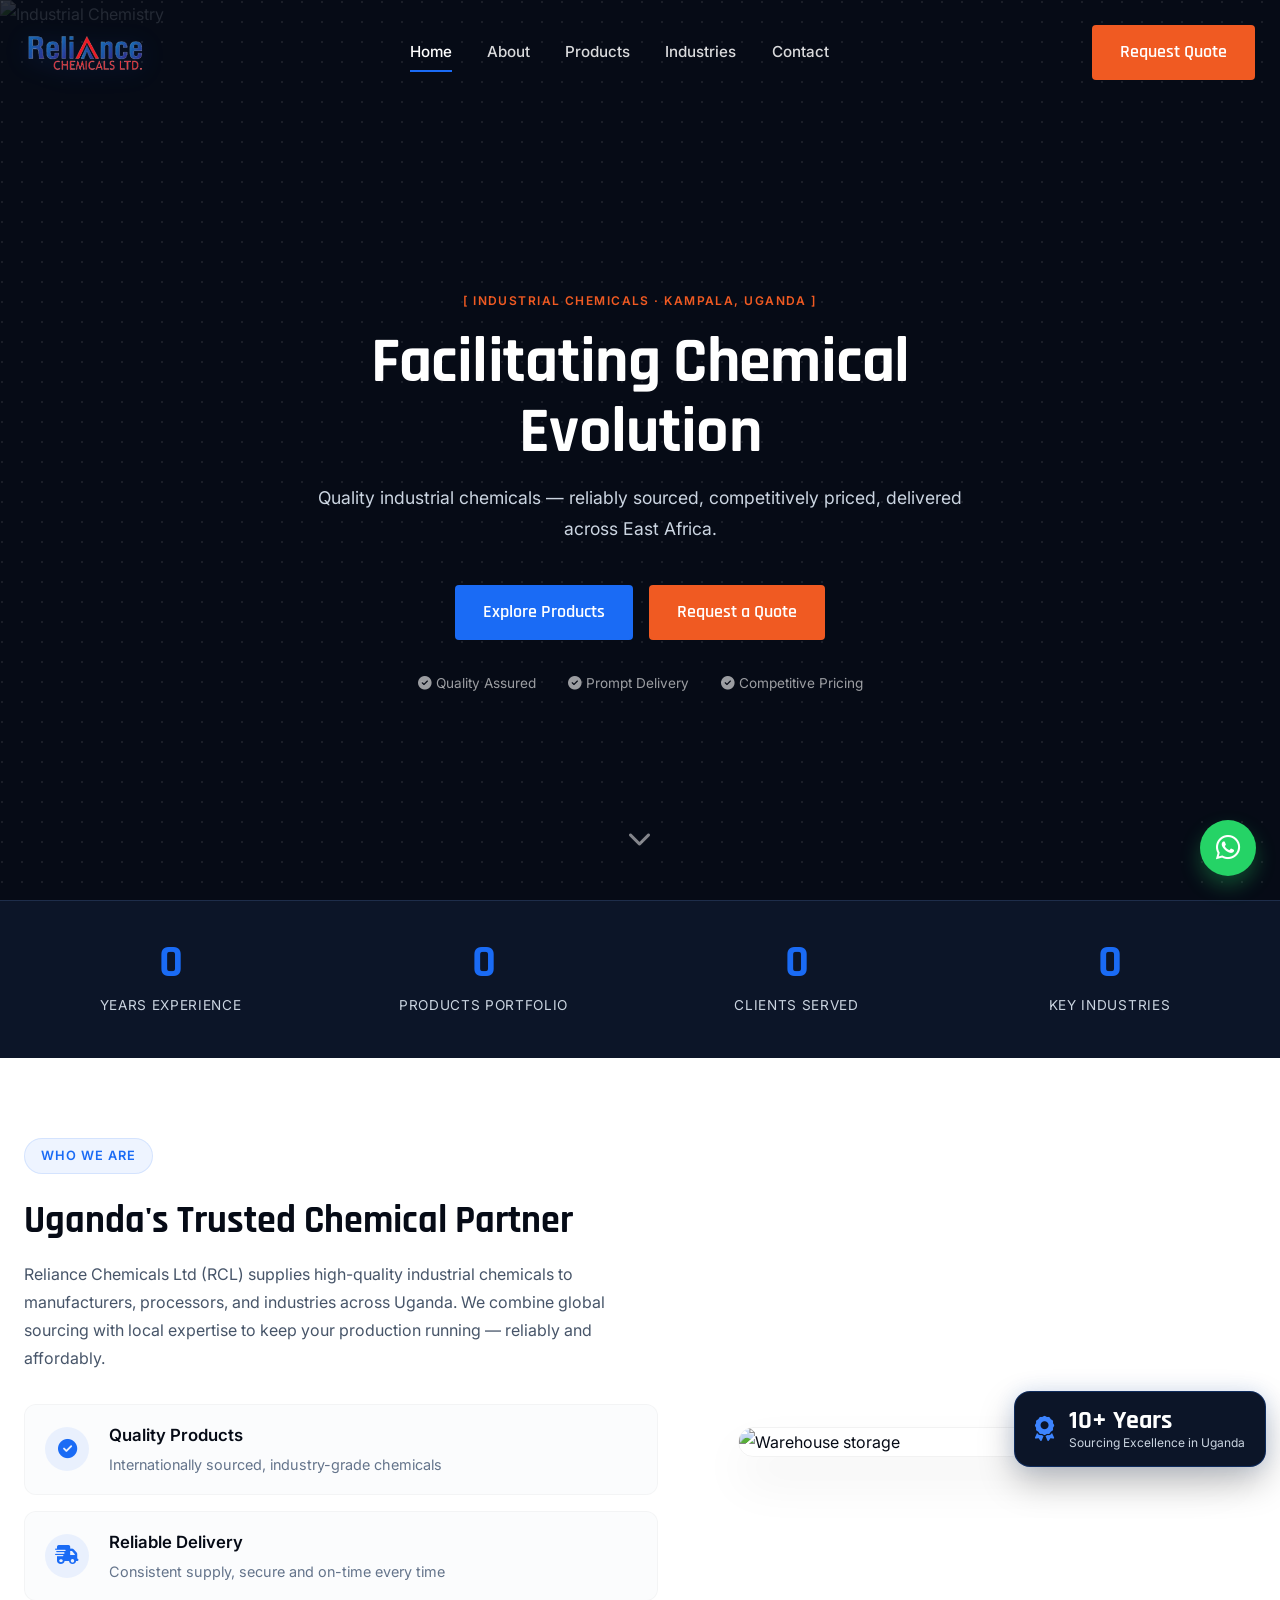
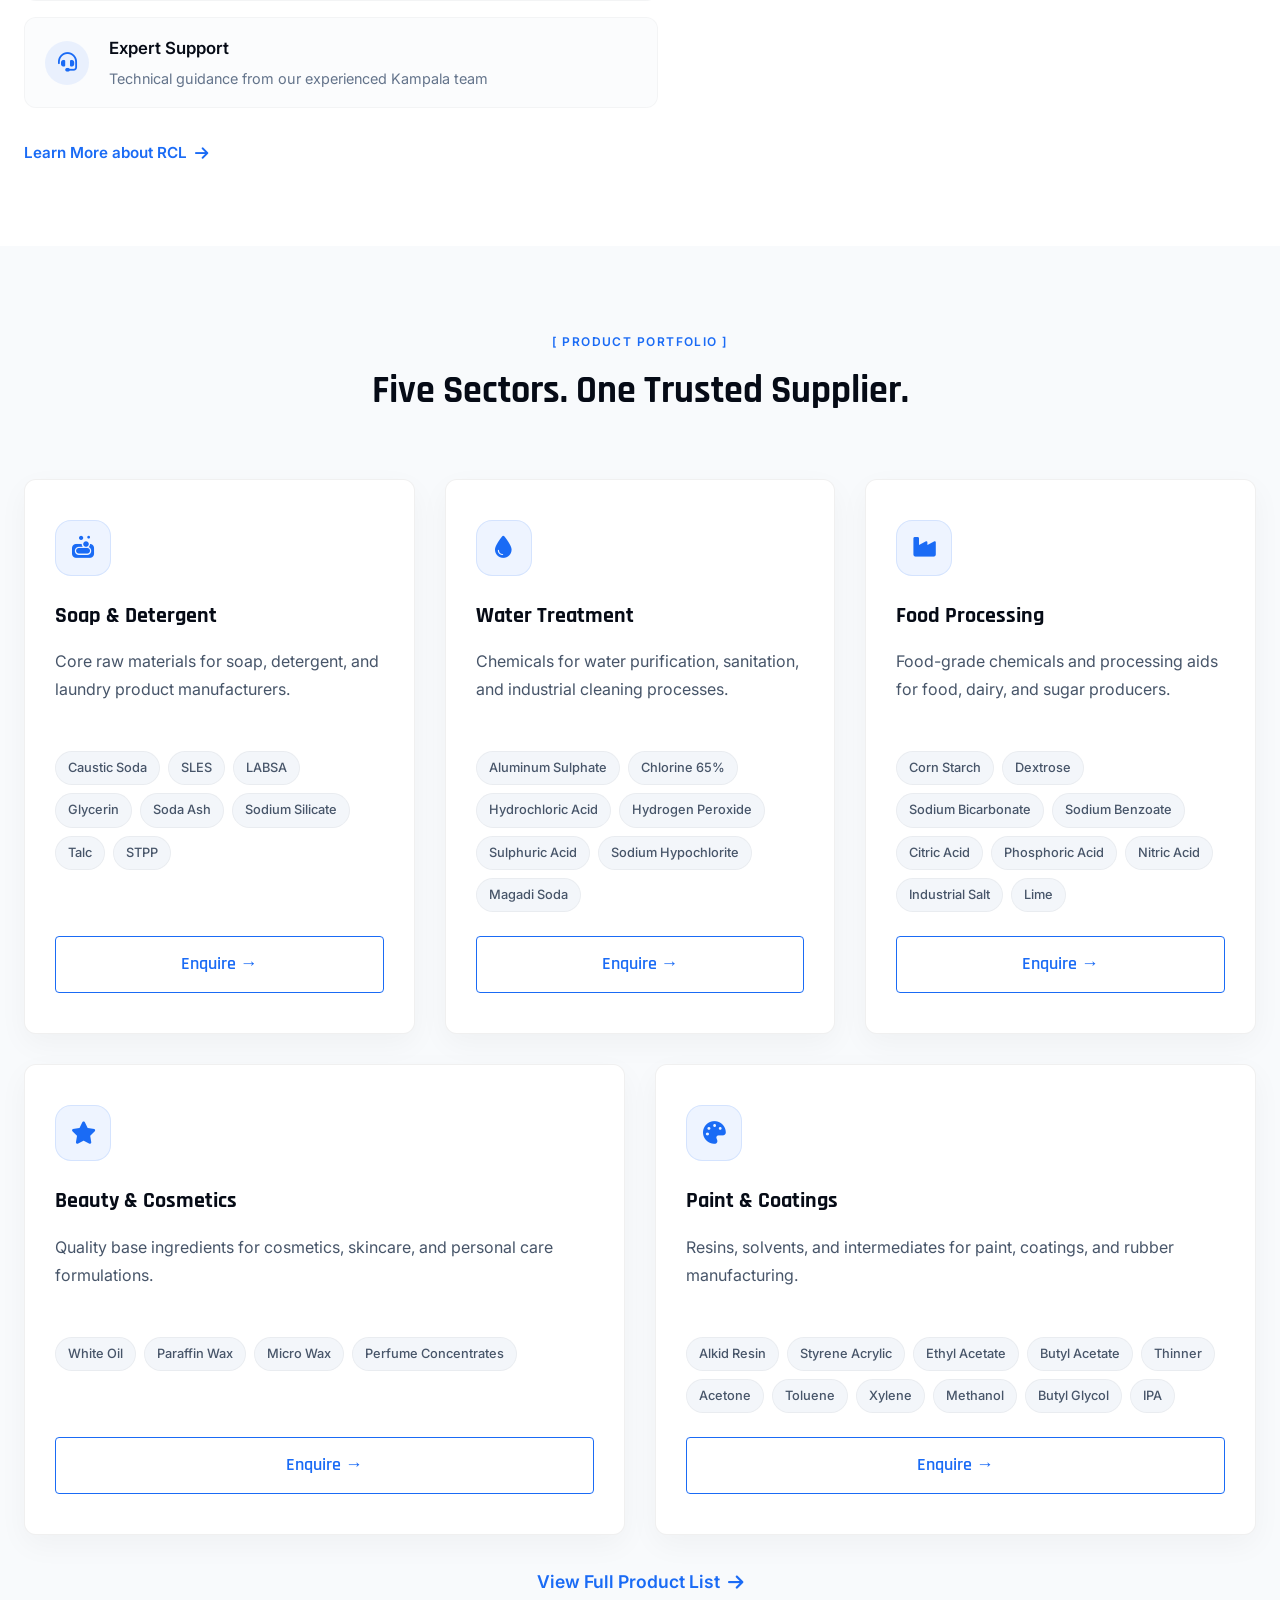
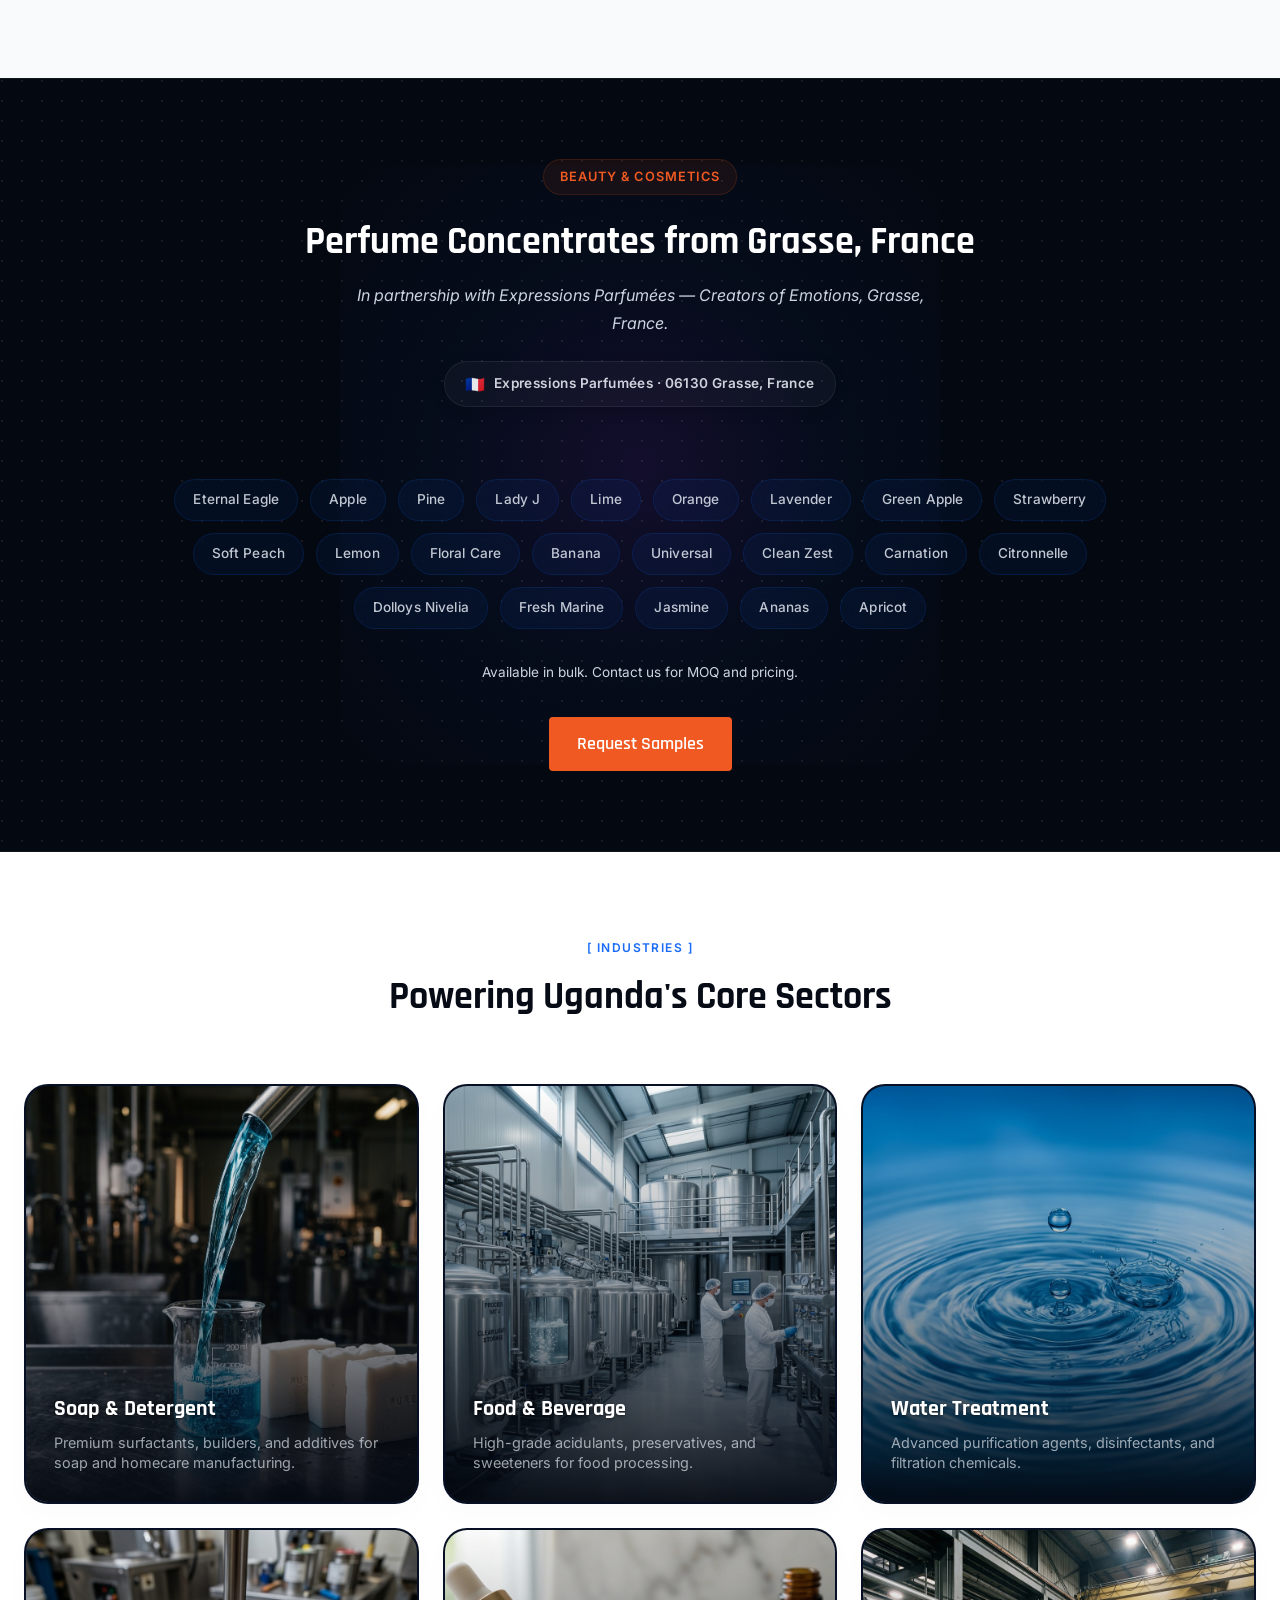
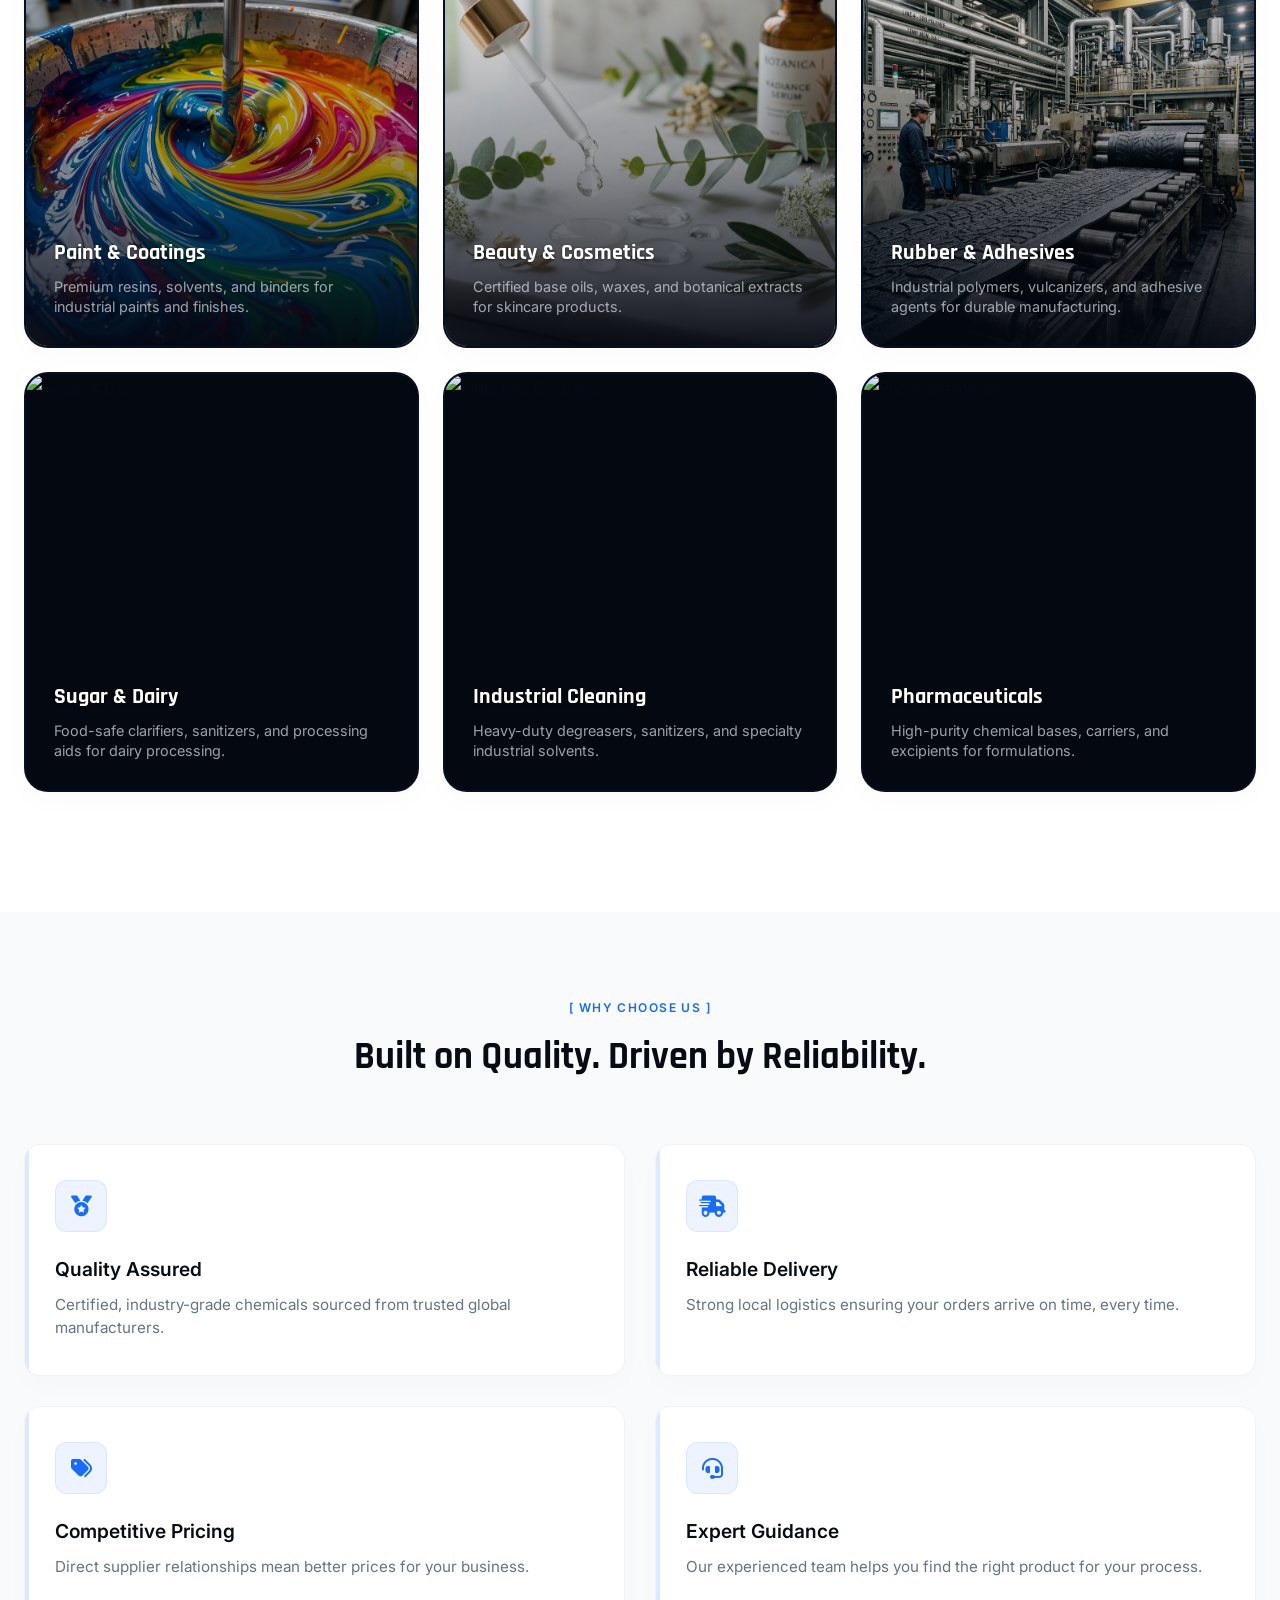
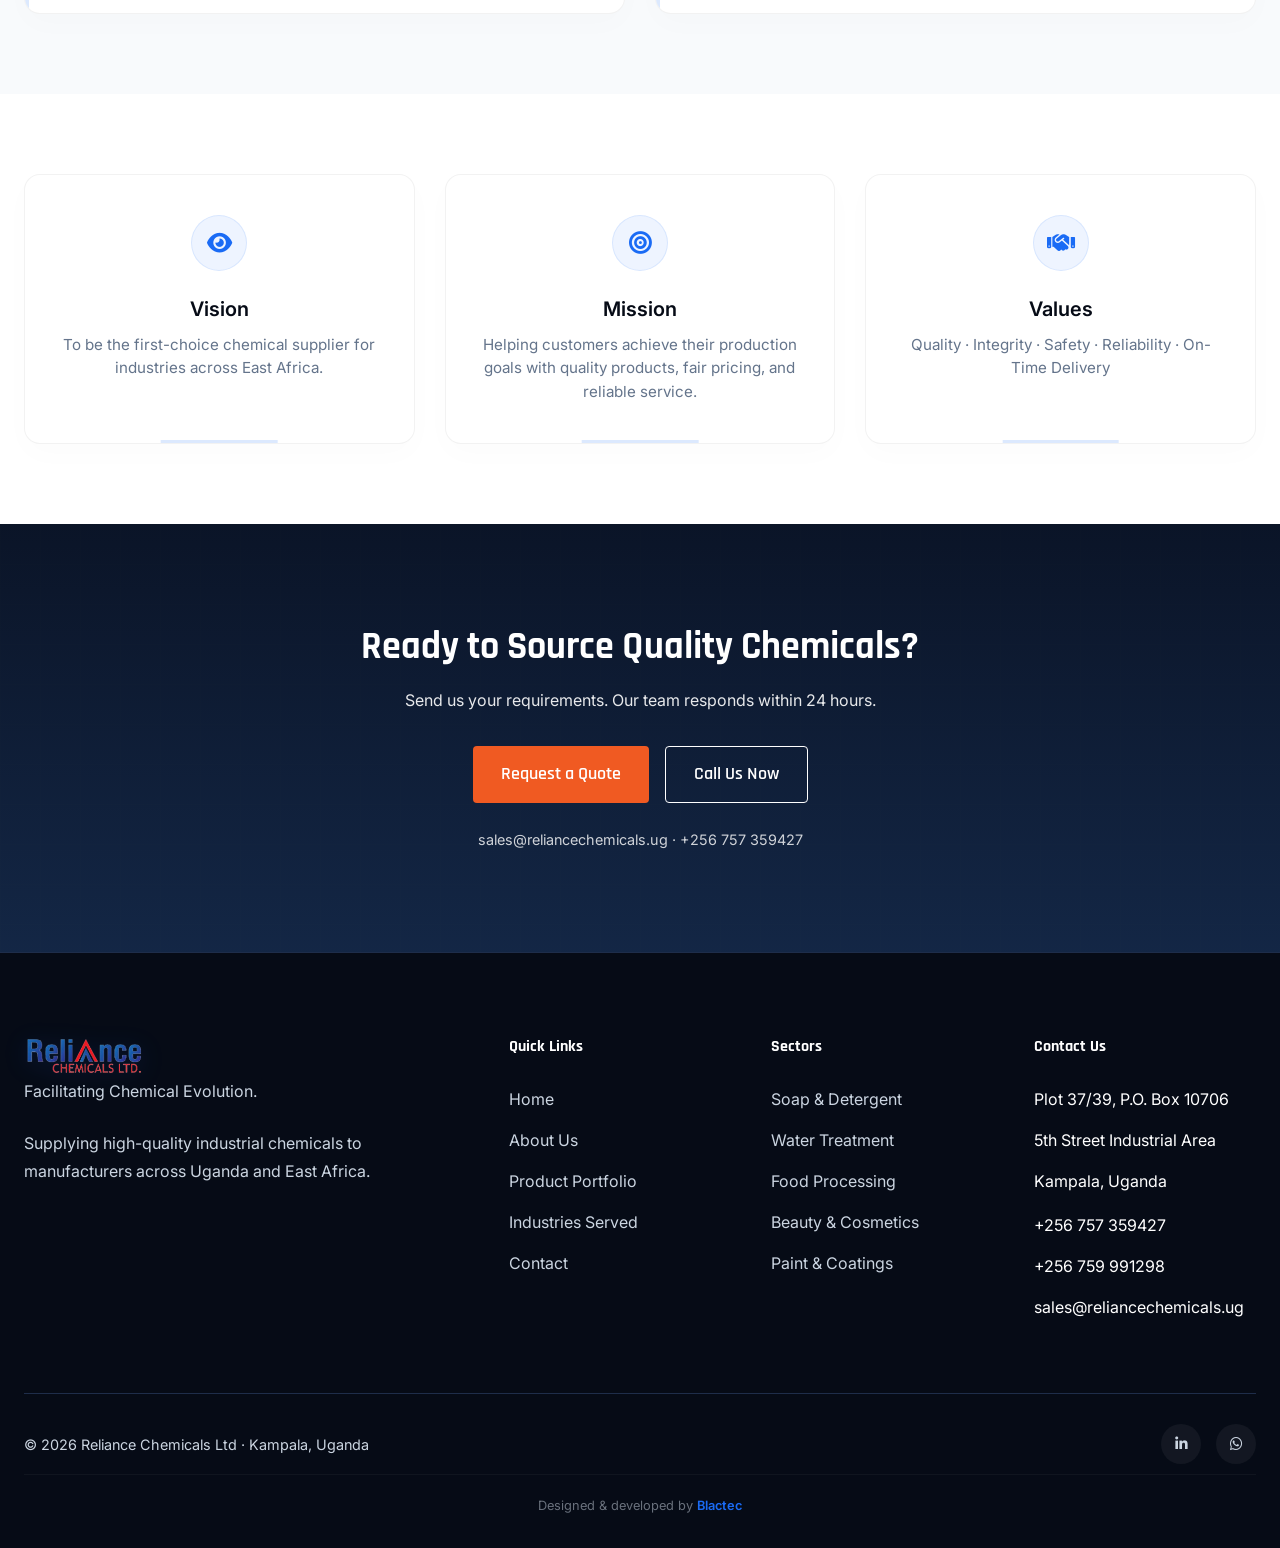
==== index.html @ 61daa81d "update site statistics and replace remote industry images with local assets" ====
<!DOCTYPE html>
<html lang="en">
<head>
  <meta charset="UTF-8">
  <meta name="viewport" content="width=device-width, initial-scale=1.0">
  <title>Reliance Chemicals Ltd | Industrial Chemical Supplier &mdash; Kampala, Uganda</title>
  <meta name="description" content="Reliance Chemicals Ltd supplies high-quality industrial chemicals to manufacturers across Uganda and East Africa. Quality assured, reliably delivered.">
  
  <!-- CSS -->
  <link rel="stylesheet" href="css/styles.css?v=2.0">
  
  <!-- FontAwesome -->
  <link rel="stylesheet" href="https://cdnjs.cloudflare.com/ajax/libs/font-awesome/6.4.0/css/all.min.css">
  
  <!-- AOS CSS -->
  <link href="https://cdnjs.cloudflare.com/ajax/libs/aos/2.3.4/aos.css" rel="stylesheet">
</head>
<body>

  <!-- Navigation -->
  <nav class="navbar">
    <div class="container">
      <a href="index.html" class="nav-logo"><img src="reliance_logo_transparent.png" alt="Reliance Chemicals Logo" class="logo-img"></a>
      
      <div class="nav-links">
        <a href="index.html" class="active">Home</a>
        <a href="about.html">About</a>
        <a href="products.html">Products</a>
        <a href="industries.html">Industries</a>
        <a href="contact.html">Contact</a>
      </div>

      <div class="nav-right">
        <a href="contact.html" class="btn btn-orange">Request Quote</a>
      </div>

      <button class="mobile-menu-btn"><i class="fa-solid fa-bars"></i></button>
    </div>
  </nav>

  <!-- Mobile Drawer -->
  <div class="mobile-drawer">
    <button class="mobile-drawer-close"><i class="fa-solid fa-times"></i></button>
    <div class="nav-links">
      <a href="index.html" class="active">Home</a>
      <a href="about.html">About</a>
      <a href="products.html">Products</a>
      <a href="industries.html">Industries</a>
      <a href="contact.html">Contact</a>
    </div>
  </div>

  <!-- Mobile Overlay Backdrop -->
  <div class="mobile-overlay"></div>

  <!-- Hero Section -->
  <section class="hero">
    <!-- Placeholder image for hero bg -->
    <img src="https://images.unsplash.com/photo-1581091226825-a6a2a5aee158?q=80&w=2000&auto=format&fit=crop" alt="Industrial Chemistry" class="hero-bg" loading="lazy">
    <div class="hero-overlay"></div>
    <div class="container hero-content" data-aos="fade-up">
      <span class="label label-orange">[ INDUSTRIAL CHEMICALS &middot; KAMPALA, UGANDA ]</span>
      <h1>Facilitating Chemical Evolution</h1>
      <p class="hero-subline">Quality industrial chemicals &mdash; reliably sourced, competitively priced, delivered across East Africa.</p>
      
      <div class="hero-buttons">
        <a href="products.html" class="btn btn-blue">Explore Products</a>
        <a href="contact.html" class="btn btn-orange">Request a Quote</a>
      </div>
      
      <div class="hero-trust">
        <span><i class="fa-solid fa-circle-check text-blue"></i> Quality Assured</span>
        <span><i class="fa-solid fa-circle-check text-blue"></i> Prompt Delivery</span>
        <span><i class="fa-solid fa-circle-check text-blue"></i> Competitive Pricing</span>
      </div>
    </div>
    <div class="scroll-indicator"><i class="fa-solid fa-chevron-down"></i></div>
  </section>

  <!-- Stats Bar -->
  <section class="stats-bar">
    <div class="container stats-grid">
      <div class="stat-item" data-aos="fade-up" data-aos-delay="0">
        <div class="stat-number" data-count="15">0</div>
        <div class="stat-label">YEARS EXPERIENCE</div>
      </div>
      <div class="stat-item" data-aos="fade-up" data-aos-delay="100">
        <div class="stat-number" data-count="500">0</div>
        <div class="stat-label">PRODUCTS PORTFOLIO</div>
      </div>
      <div class="stat-item" data-aos="fade-up" data-aos-delay="200">
        <div class="stat-number" data-count="1200">0</div>
        <div class="stat-label">CLIENTS SERVED</div>
      </div>
      <div class="stat-item" data-aos="fade-up" data-aos-delay="300">
        <div class="stat-number" data-count="9">0</div>
        <div class="stat-label">KEY INDUSTRIES</div>
      </div>
    </div>
  </section>

  <!-- About Strip -->
  <section class="section section-white">
    <div class="container about-strip">
      <div class="about-text" data-aos="fade-up">
        <span class="about-badge">Who We Are</span>
        <h2>Uganda's Trusted Chemical Partner</h2>
        <p style="margin-bottom: 2rem">Reliance Chemicals Ltd (RCL) supplies high-quality industrial chemicals to manufacturers, processors, and industries across Uganda. We combine global sourcing with local expertise to keep your production running &mdash; reliably and affordably.</p>
        
        <div class="about-feature-card">
          <div class="about-feature-icon"><i class="fa-solid fa-circle-check"></i></div>
          <div class="about-feature-text">
            <h4>Quality Products</h4>
            <p>Internationally sourced, industry-grade chemicals</p>
          </div>
        </div>
        
        <div class="about-feature-card">
          <div class="about-feature-icon"><i class="fa-solid fa-truck-fast"></i></div>
          <div class="about-feature-text">
            <h4>Reliable Delivery</h4>
            <p>Consistent supply, secure and on-time every time</p>
          </div>
        </div>
        
        <div class="about-feature-card">
          <div class="about-feature-icon"><i class="fa-solid fa-headset"></i></div>
          <div class="about-feature-text">
            <h4>Expert Support</h4>
            <p>Technical guidance from our experienced Kampala team</p>
          </div>
        </div>
        
        <a href="about.html" class="about-learn-more">Learn More about RCL <i class="fa-solid fa-arrow-right"></i></a>
      </div>
      <div class="about-image-container" data-aos="fade-left">
        <img src="https://images.unsplash.com/photo-1586528116311-ad8dd3c8310d?q=80&w=1200&auto=format&fit=crop" alt="Warehouse storage" loading="lazy">
        <div class="about-stats-badge">
          <i class="fa-solid fa-award"></i>
          <div>
            <div class="about-stats-val">10+ Years</div>
            <div class="about-stats-lbl">Sourcing Excellence in Uganda</div>
          </div>
        </div>
      </div>
    </div>
  </section>

  <!-- Products Section -->
  <section class="section section-light">
    <div class="container">
      <div class="text-center mb-4" data-aos="fade-up">
        <span class="label label-blue">[ PRODUCT PORTFOLIO ]</span>
        <h2>Five Sectors. One Trusted Supplier.</h2>
      </div>

      <div class="products-grid">
        <!-- Card 1 -->
        <div class="card" data-aos="fade-up" data-aos-delay="0">
          <div class="sector-icon-wrapper">
            <i class="fa-solid fa-soap"></i>
          </div>
          <h3>Soap & Detergent</h3>
          <p>Core raw materials for soap, detergent, and laundry product manufacturers.</p>
          <div class="sector-tags">
            <span class="sector-tag">Caustic Soda</span>
            <span class="sector-tag">SLES</span>
            <span class="sector-tag">LABSA</span>
            <span class="sector-tag">Glycerin</span>
            <span class="sector-tag">Soda Ash</span>
            <span class="sector-tag">Sodium Silicate</span>
            <span class="sector-tag">Talc</span>
            <span class="sector-tag">STPP</span>
          </div>
          <a href="contact.html" class="btn btn-ghost-blue sector-btn" style="width: 100%; margin-top: auto">Enquire &rarr;</a>
        </div>

        <!-- Card 2 -->
        <div class="card" data-aos="fade-up" data-aos-delay="100">
          <div class="sector-icon-wrapper">
            <i class="fa-solid fa-droplet"></i>
          </div>
          <h3>Water Treatment</h3>
          <p>Chemicals for water purification, sanitation, and industrial cleaning processes.</p>
          <div class="sector-tags">
            <span class="sector-tag">Aluminum Sulphate</span>
            <span class="sector-tag">Chlorine 65%</span>
            <span class="sector-tag">Hydrochloric Acid</span>
            <span class="sector-tag">Hydrogen Peroxide</span>
            <span class="sector-tag">Sulphuric Acid</span>
            <span class="sector-tag">Sodium Hypochlorite</span>
            <span class="sector-tag">Magadi Soda</span>
          </div>
          <a href="contact.html" class="btn btn-ghost-blue sector-btn" style="width: 100%; margin-top: auto">Enquire &rarr;</a>
        </div>

        <!-- Card 3 -->
        <div class="card" data-aos="fade-up" data-aos-delay="200">
          <div class="sector-icon-wrapper">
            <i class="fa-solid fa-industry"></i>
          </div>
          <h3>Food Processing</h3>
          <p>Food-grade chemicals and processing aids for food, dairy, and sugar producers.</p>
          <div class="sector-tags">
            <span class="sector-tag">Corn Starch</span>
            <span class="sector-tag">Dextrose</span>
            <span class="sector-tag">Sodium Bicarbonate</span>
            <span class="sector-tag">Sodium Benzoate</span>
            <span class="sector-tag">Citric Acid</span>
            <span class="sector-tag">Phosphoric Acid</span>
            <span class="sector-tag">Nitric Acid</span>
            <span class="sector-tag">Industrial Salt</span>
            <span class="sector-tag">Lime</span>
          </div>
          <a href="contact.html" class="btn btn-ghost-blue sector-btn" style="width: 100%; margin-top: auto">Enquire &rarr;</a>
        </div>

        <!-- Card 4 -->
        <div class="card" data-aos="fade-up" data-aos-delay="0">
          <div class="sector-icon-wrapper">
            <i class="fa-solid fa-star"></i>
          </div>
          <h3>Beauty & Cosmetics</h3>
          <p>Quality base ingredients for cosmetics, skincare, and personal care formulations.</p>
          <div class="sector-tags">
            <span class="sector-tag">White Oil</span>
            <span class="sector-tag">Paraffin Wax</span>
            <span class="sector-tag">Micro Wax</span>
            <span class="sector-tag">Perfume Concentrates</span>
          </div>
          <a href="contact.html" class="btn btn-ghost-blue sector-btn" style="width: 100%; margin-top: auto">Enquire &rarr;</a>
        </div>

        <!-- Card 5 -->
        <div class="card" data-aos="fade-up" data-aos-delay="100">
          <div class="sector-icon-wrapper">
            <i class="fa-solid fa-palette"></i>
          </div>
          <h3>Paint & Coatings</h3>
          <p>Resins, solvents, and intermediates for paint, coatings, and rubber manufacturing.</p>
          <div class="sector-tags">
            <span class="sector-tag">Alkid Resin</span>
            <span class="sector-tag">Styrene Acrylic</span>
            <span class="sector-tag">Ethyl Acetate</span>
            <span class="sector-tag">Butyl Acetate</span>
            <span class="sector-tag">Thinner</span>
            <span class="sector-tag">Acetone</span>
            <span class="sector-tag">Toluene</span>
            <span class="sector-tag">Xylene</span>
            <span class="sector-tag">Methanol</span>
            <span class="sector-tag">Butyl Glycol</span>
            <span class="sector-tag">IPA</span>
          </div>
          <a href="contact.html" class="btn btn-ghost-blue sector-btn" style="width: 100%; margin-top: auto">Enquire &rarr;</a>
        </div>
      </div>
      
      <div class="text-center mt-2" data-aos="fade-up">
        <a href="products.html" class="link-blue" style="font-size: 1.1rem">View Full Product List <i class="fa-solid fa-arrow-right"></i></a>
      </div>
    </div>
  </section>

  <!-- Fragrances Section -->
  <section class="section section-dark perfume-section" style="position: relative; overflow: hidden">
    <!-- Radian luxury purple glow background -->
    <div class="perfume-glow-bg"></div>
    <div class="hero-overlay"></div>
    <div class="container text-center" style="position: relative; z-index: 2;" data-aos="fade-up">
      <span class="perfume-badge">Beauty &amp; Cosmetics</span>
      <h2>Perfume Concentrates from Grasse, France</h2>
      <p style="font-style: italic; max-width: 600px; margin: 0 auto 1.5rem; color: #CBD5E1">In partnership with Expressions Parfum&eacute;es &mdash; Creators of Emotions, Grasse, France.</p>
      
      <div class="french-perfume-badge">
        Expressions Parfum&eacute;es &middot; 06130 Grasse, France
      </div>

      <div class="fragrance-chips">
        <span class="fragrance-chip">Eternal Eagle</span>
        <span class="fragrance-chip">Apple</span>
        <span class="fragrance-chip">Pine</span>
        <span class="fragrance-chip">Lady J</span>
        <span class="fragrance-chip">Lime</span>
        <span class="fragrance-chip">Orange</span>
        <span class="fragrance-chip">Lavender</span>
        <span class="fragrance-chip">Green Apple</span>
        <span class="fragrance-chip">Strawberry</span>
        <span class="fragrance-chip">Soft Peach</span>
        <span class="fragrance-chip">Lemon</span>
        <span class="fragrance-chip">Floral Care</span>
        <span class="fragrance-chip">Banana</span>
        <span class="fragrance-chip">Universal</span>
        <span class="fragrance-chip">Clean Zest</span>
        <span class="fragrance-chip">Carnation</span>
        <span class="fragrance-chip">Citronnelle</span>
        <span class="fragrance-chip">Dolloys Nivelia</span>
        <span class="fragrance-chip">Fresh Marine</span>
        <span class="fragrance-chip">Jasmine</span>
        <span class="fragrance-chip">Ananas</span>
        <span class="fragrance-chip">Apricot</span>
      </div>
      
      <p style="font-size: 0.85rem; color: var(--grey-text-light); margin-bottom: 2rem">Available in bulk. Contact us for MOQ and pricing.</p>
      <a href="contact.html" class="btn btn-orange">Request Samples</a>
    </div>
  </section>

  <!-- Industries Grid -->
  <section class="section section-white">
    <div class="container text-center mb-4" data-aos="fade-up">
      <span class="label label-blue">[ INDUSTRIES ]</span>
      <h2>Powering Uganda's Core Sectors</h2>
    </div>
    <div class="container">
      <div class="new-industries-grid">
        <!-- 9 premium cards matching the reference design -->
        <a href="industries.html" class="new-industry-card" data-aos="fade-up" data-aos-delay="0">
          <div class="new-industry-card-img-wrapper">
            <img src="images/soap_detergent.png" alt="Soap & Detergent" loading="lazy">
          </div>
          <div class="new-industry-overlay">
            <div class="new-industry-content">
              <h3>Soap & Detergent</h3>
              <p>Premium surfactants, builders, and additives for soap and homecare manufacturing.</p>
            </div>
          </div>
        </a>
        
        <a href="industries.html" class="new-industry-card" data-aos="fade-up" data-aos-delay="100">
          <div class="new-industry-card-img-wrapper">
            <img src="images/food_beverage.png" alt="Food & Beverage" loading="lazy">
          </div>
          <div class="new-industry-overlay">
            <div class="new-industry-content">
              <h3>Food & Beverage</h3>
              <p>High-grade acidulants, preservatives, and sweeteners for food processing.</p>
            </div>
          </div>
        </a>
        
        <a href="industries.html" class="new-industry-card" data-aos="fade-up" data-aos-delay="200">
          <div class="new-industry-card-img-wrapper">
            <img src="images/water_treatment.png" alt="Water Treatment" loading="lazy">
          </div>
          <div class="new-industry-overlay">
            <div class="new-industry-content">
              <h3>Water Treatment</h3>
              <p>Advanced purification agents, disinfectants, and filtration chemicals.</p>
            </div>
          </div>
        </a>
        
        <a href="industries.html" class="new-industry-card" data-aos="fade-up" data-aos-delay="0">
          <div class="new-industry-card-img-wrapper">
            <img src="images/paint_coatings.png" alt="Paint & Coatings" loading="lazy">
          </div>
          <div class="new-industry-overlay">
            <div class="new-industry-content">
              <h3>Paint & Coatings</h3>
              <p>Premium resins, solvents, and binders for industrial paints and finishes.</p>
            </div>
          </div>
        </a>
        
        <a href="industries.html" class="new-industry-card" data-aos="fade-up" data-aos-delay="100">
          <div class="new-industry-card-img-wrapper">
            <img src="images/beauty_cosmetics.png" alt="Beauty & Cosmetics" loading="lazy">
          </div>
          <div class="new-industry-overlay">
            <div class="new-industry-content">
              <h3>Beauty & Cosmetics</h3>
              <p>Certified base oils, waxes, and botanical extracts for skincare products.</p>
            </div>
          </div>
        </a>
        
        <a href="industries.html" class="new-industry-card" data-aos="fade-up" data-aos-delay="200">
          <div class="new-industry-card-img-wrapper">
            <img src="images/rubber_adhesives.png" alt="Rubber & Adhesives" loading="lazy">
          </div>
          <div class="new-industry-overlay">
            <div class="new-industry-content">
              <h3>Rubber & Adhesives</h3>
              <p>Industrial polymers, vulcanizers, and adhesive agents for durable manufacturing.</p>
            </div>
          </div>
        </a>
        
        <a href="industries.html" class="new-industry-card" data-aos="fade-up" data-aos-delay="0">
          <div class="new-industry-card-img-wrapper">
            <img src="https://images.unsplash.com/photo-1563636619-e9143da7973b?q=80&w=800" alt="Sugar & Dairy" loading="lazy">
          </div>
          <div class="new-industry-overlay">
            <div class="new-industry-content">
              <h3>Sugar & Dairy</h3>
              <p>Food-safe clarifiers, sanitizers, and processing aids for dairy processing.</p>
            </div>
          </div>
        </a>
        
        <a href="industries.html" class="new-industry-card" data-aos="fade-up" data-aos-delay="100">
          <div class="new-industry-card-img-wrapper">
            <img src="https://images.unsplash.com/photo-1527515637462-cff94eecc1ac?q=80&w=800" alt="Industrial Cleaning" loading="lazy">
          </div>
          <div class="new-industry-overlay">
            <div class="new-industry-content">
              <h3>Industrial Cleaning</h3>
              <p>Heavy-duty degreasers, sanitizers, and specialty industrial solvents.</p>
            </div>
          </div>
        </a>
        
        <a href="industries.html" class="new-industry-card" data-aos="fade-up" data-aos-delay="200">
          <div class="new-industry-card-img-wrapper">
            <img src="https://images.unsplash.com/photo-1584308666744-247b1509897a?q=80&w=800" alt="Pharmaceuticals" loading="lazy">
          </div>
          <div class="new-industry-overlay">
            <div class="new-industry-content">
              <h3>Pharmaceuticals</h3>
              <p>High-purity chemical bases, carriers, and excipients for formulations.</p>
            </div>
          </div>
        </a>
      </div>
    </div>
  </section>

  <!-- Why Choose Us -->
  <section class="section section-light">
    <div class="container">
      <div class="text-center mb-4" data-aos="fade-up">
        <span class="label label-blue">[ WHY CHOOSE US ]</span>
        <h2>Built on Quality. Driven by Reliability.</h2>
      </div>

      <div class="grid-2">
        <div class="why-card" data-aos="fade-up" data-aos-delay="0">
          <div class="why-card-icon-wrapper">
            <i class="fa-solid fa-medal"></i>
          </div>
          <h3>Quality Assured</h3>
          <p>Certified, industry-grade chemicals sourced from trusted global manufacturers.</p>
        </div>
        
        <div class="why-card" data-aos="fade-up" data-aos-delay="100">
          <div class="why-card-icon-wrapper">
            <i class="fa-solid fa-truck-fast"></i>
          </div>
          <h3>Reliable Delivery</h3>
          <p>Strong local logistics ensuring your orders arrive on time, every time.</p>
        </div>
        
        <div class="why-card" data-aos="fade-up" data-aos-delay="0">
          <div class="why-card-icon-wrapper">
            <i class="fa-solid fa-tags"></i>
          </div>
          <h3>Competitive Pricing</h3>
          <p>Direct supplier relationships mean better prices for your business.</p>
        </div>
        
        <div class="why-card" data-aos="fade-up" data-aos-delay="100">
          <div class="why-card-icon-wrapper">
            <i class="fa-solid fa-headset"></i>
          </div>
          <h3>Expert Guidance</h3>
          <p>Our experienced team helps you find the right product for your process.</p>
        </div>
      </div>
    </div>
  </section>

  <!-- Guiding Principles -->
  <section class="section section-white">
    <div class="container">
      <div class="grid-3">
        <div class="principle-card" data-aos="fade-up" data-aos-delay="0">
          <div class="principle-card-icon-wrapper">
            <i class="fa-solid fa-eye"></i>
          </div>
          <h3>Vision</h3>
          <p>To be the first-choice chemical supplier for industries across East Africa.</p>
        </div>
        
        <div class="principle-card" data-aos="fade-up" data-aos-delay="100">
          <div class="principle-card-icon-wrapper">
            <i class="fa-solid fa-bullseye"></i>
          </div>
          <h3>Mission</h3>
          <p>Helping customers achieve their production goals with quality products, fair pricing, and reliable service.</p>
        </div>
        
        <div class="principle-card" data-aos="fade-up" data-aos-delay="200">
          <div class="principle-card-icon-wrapper">
            <i class="fa-solid fa-handshake"></i>
          </div>
          <h3>Values</h3>
          <p>Quality &middot; Integrity &middot; Safety &middot; Reliability &middot; On-Time Delivery</p>
        </div>
      </div>
    </div>
  </section>

  <!-- CTA Banner -->
  <section class="cta-banner" data-aos="fade-up">
    <div class="container">
      <h2>Ready to Source Quality Chemicals?</h2>
      <p style="margin-bottom: 2rem">Send us your requirements. Our team responds within 24 hours.</p>
      <div style="display: flex; gap: 1rem; justify-content: center; margin-bottom: 1.5rem; flex-wrap: wrap;">
        <a href="contact.html" class="btn btn-orange">Request a Quote</a>
        <a href="tel:+256757359427" class="btn btn-ghost-white">Call Us Now</a>
      </div>
      <div style="font-size: 0.9rem; color: rgba(255,255,255,0.8)">
        sales@reliancechemicals.ug &middot; +256 757 359427
      </div>
    </div>
  </section>

  <!-- Footer -->
  <footer class="footer">
    <div class="container">
      <div class="footer-grid">
        <div>
          <a href="index.html" class="nav-logo"><img src="reliance_logo_transparent.png" alt="Reliance Chemicals Logo" class="logo-img"></a>
          <p>Facilitating Chemical Evolution.</p>
          <p>Supplying high-quality industrial chemicals to manufacturers across Uganda and East Africa.</p>
        </div>
        <div>
          <h4>Quick Links</h4>
          <ul>
            <li><a href="index.html">Home</a></li>
            <li><a href="about.html">About Us</a></li>
            <li><a href="products.html">Product Portfolio</a></li>
            <li><a href="industries.html">Industries Served</a></li>
            <li><a href="contact.html">Contact</a></li>
          </ul>
        </div>
        <div>
          <h4>Sectors</h4>
          <ul>
            <li><a href="industries.html">Soap & Detergent</a></li>
            <li><a href="industries.html">Water Treatment</a></li>
            <li><a href="industries.html">Food Processing</a></li>
            <li><a href="industries.html">Beauty & Cosmetics</a></li>
            <li><a href="industries.html">Paint & Coatings</a></li>
          </ul>
        </div>
        <div>
          <h4>Contact Us</h4>
          <ul>
            <li>Plot 37/39, P.O. Box 10706</li>
            <li>5th Street Industrial Area</li>
            <li>Kampala, Uganda</li>
            <li style="margin-top: 1rem">+256 757 359427</li>
            <li>+256 759 991298</li>
            <li>sales@reliancechemicals.ug</li>
          </ul>
        </div>
      </div>
      <div class="footer-bottom">
        <div>&copy; 2026 Reliance Chemicals Ltd &middot; Kampala, Uganda</div>
        <div class="social-icons">
          <a href="#" class="social-icon" aria-label="LinkedIn"><i class="fa-brands fa-linkedin-in"></i></a>
          <a href="https://wa.me/256757359427?text=Hello%2C%20I%27m%20interested%20in%20sourcing%20from%20RCL" class="social-icon" aria-label="WhatsApp"><i class="fa-brands fa-whatsapp"></i></a>
        </div>
      </div>
      <div class="footer-credit">
        Designed &amp; developed by <a href="https://blactec.ug" target="_blank" rel="noopener">Blactec</a>
      </div>
    </div>
  </footer>

  <!-- Floating Elements -->
  <a href="https://wa.me/256757359427?text=Hello%2C%20I%27m%20interested%20in%20sourcing%20from%20RCL" class="whatsapp-btn" aria-label="Chat on WhatsApp" target="_blank" rel="noopener">
    <i class="fa-brands fa-whatsapp"></i>
  </a>
  <div class="scroll-top" aria-label="Scroll to top"><i class="fa-solid fa-chevron-up"></i></div>

  <!-- Scripts -->
  <script src="https://cdnjs.cloudflare.com/ajax/libs/aos/2.3.4/aos.js"></script>
  <!-- CountUp JS -->
  <script src="https://cdnjs.cloudflare.com/ajax/libs/countup.js/2.8.0/countUp.umd.js"></script>
  <script src="js/main.js?v=2.0"></script>
</body>
</html>
---- css/styles.css ----
/* ==========================================================================
   Reliance Chemicals Ltd - Core Styles
   ========================================================================== */

@import url('https://fonts.googleapis.com/css2?family=Inter:wght@400;500;600&family=Rajdhani:wght@500;600;700&display=swap');

:root {
  /* Colors */
  --navy: #060B16;
  --navy-mid: #0C1528;
  --blue: #1A6BF5;
  --blue-hover: #3D84FF;
  --orange: #F05A22;
  --white: #FFFFFF;
  --grey-light: #0E1A33; /* Sleek dark navy card base */
  --grey-text: #E2E8F0; /* High contrast light grey */
  --grey-text-light: #CBD5E1; /* Muted light blue-grey */
  --border: #1E2D4A;
  --border-light: rgba(255, 255, 255, 0.08);

  /* Typography */
  --font-heading: 'Rajdhani', sans-serif;
  --font-body: 'Inter', sans-serif;

  /* Layout */
  --container-max: 1280px;
  --section-padding: 80px;
  --transition: all 0.35s ease;
}

/* ==========================================================================
   Reset & Base Styles
   ========================================================================== */
* {
  margin: 0;
  padding: 0;
  box-sizing: border-box;
}

html {
  scroll-behavior: smooth;
}

body {
  font-family: var(--font-body);
  color: var(--grey-text-light);
  background-color: var(--navy);
  line-height: 1.75;
  font-size: 1rem;
  overflow-x: hidden;
}

h1, h2, h3, h4, h5, h6 {
  font-family: var(--font-heading);
  font-weight: 700;
  color: var(--white);
  margin-bottom: 1rem;
}

h1 { font-size: clamp(3rem, 5vw, 4.5rem); line-height: 1.1; letter-spacing: -0.01em; color: var(--white); }
h2 { font-size: clamp(2rem, 3vw, 2.6rem); line-height: 1.2; }
h3 { font-size: 1.4rem; line-height: 1.4; }

p {
  margin-bottom: 1.5rem;
}

a {
  text-decoration: none;
  color: inherit;
  transition: var(--transition);
}

ul {
  list-style: none;
}

img {
  max-width: 100%;
  height: auto;
  display: block;
}

/* ==========================================================================
   Layout & Utility Classes
   ========================================================================== */
.container {
  max-width: var(--container-max);
  margin: 0 auto;
  padding: 0 24px;
}

.section {
  padding: var(--section-padding) 0;
}

.section-dark {
  background-color: var(--navy);
  color: var(--white);
}

.section-dark h2, .section-dark h3 {
  color: var(--white);
}

.section-dark p {
  color: var(--grey-text-light);
}

.section-light {
  --grey-light: #F1F5F9;
  background-color: #F8FAFC;
  color: var(--navy);
}
.section-light h2, .section-light h3, .section-light h4 {
  color: var(--navy);
}
.section-light p {
  color: #475569;
}

.section-white {
  --grey-light: #F1F5F9;
  background-color: var(--white);
  color: var(--navy);
}
.section-white h2, .section-white h3, .section-white h4 {
  color: var(--navy);
}
.section-white p {
  color: #475569;
}

/* Clean Light-Themed Card Overrides */
.section-light .card, .section-white .card {
  background-color: var(--white);
  border: 1px solid rgba(0, 0, 0, 0.06);
  box-shadow: 0 10px 30px rgba(0, 0, 0, 0.04);
  backdrop-filter: none;
}
.section-light .card::before, .section-white .card::before {
  display: none;
}
.section-light .card h3, .section-white .card h3 {
  color: var(--navy);
}
.section-light .card p, .section-white .card p {
  color: #475569;
}
.section-light .card ul li, .section-white .card ul li {
  color: #475569;
}
.section-light .card:hover, .section-white .card:hover {
  box-shadow: 0 20px 40px rgba(26, 107, 245, 0.08);
  border-color: rgba(26, 107, 245, 0.2);
}

/* Light Theme Icon Row Overrides */
.section-light .icon-row h4, .section-white .icon-row h4 {
  color: var(--navy);
}
.section-light .icon-row p, .section-white .icon-row p {
  color: #475569;
}

/* Light Theme Process Step Text Overrides */
.section-light .process-step h4, .section-white .process-step h4 {
  color: var(--navy);
}

.text-center { text-align: center; }
.mt-2 { margin-top: 2rem; }
.mb-2 { margin-bottom: 2rem; }
.mb-4 { margin-bottom: 4rem; }

/* Labels */
.label {
  display: inline-block;
  font-size: 0.75rem;
  text-transform: uppercase;
  letter-spacing: 0.12em;
  font-weight: 600;
  margin-bottom: 1rem;
}

.label-orange { color: var(--orange); }
.label-blue { color: var(--blue); }

/* Separators */
.separator {
  height: 1px;
  background-color: var(--border-light);
  width: 100%;
}
.section-dark .separator {
  background-color: var(--border);
}

/* ==========================================================================
   Buttons
   ========================================================================== */
.btn {
  display: inline-flex;
  align-items: center;
  justify-content: center;
  padding: 12px 28px;
  font-family: var(--font-heading);
  font-weight: 600;
  font-size: 1.1rem;
  border-radius: 4px;
  cursor: pointer;
  transition: var(--transition);
  position: relative;
  overflow: hidden;
  border: none;
}

/* Shimmer Sweep Animation on Hover */
.btn::after {
  content: '';
  position: absolute;
  top: 0;
  left: -100%;
  width: 50%;
  height: 100%;
  background: linear-gradient(to right, rgba(255,255,255,0) 0%, rgba(255,255,255,0.2) 50%, rgba(255,255,255,0) 100%);
  transform: skewX(-20deg);
  transition: all 0.5s ease;
}

.btn:hover::after {
  left: 150%;
}

.btn-blue {
  background-color: var(--blue);
  color: var(--white);
}
.btn-blue:hover { background-color: var(--blue-hover); color: var(--white); }

.btn-orange {
  background-color: var(--orange);
  color: var(--white);
}
.btn-orange:hover { background-color: #d14713; color: var(--white); }

.btn-ghost-white {
  background-color: transparent;
  color: var(--white);
  border: 1px solid var(--white);
}
.btn-ghost-white:hover {
  background-color: var(--white);
  color: var(--navy);
}

.btn-ghost-blue {
  background-color: transparent;
  color: var(--blue);
  border: 1px solid var(--blue);
}
.btn-ghost-blue:hover {
  background-color: var(--blue);
  color: var(--white);
}

.link-blue {
  color: var(--blue);
  font-weight: 600;
  display: inline-flex;
  align-items: center;
  gap: 8px;
}
.link-blue:hover { color: var(--blue-hover); gap: 12px; }

/* ==========================================================================
   Navigation
   ========================================================================== */
.navbar {
  position: fixed;
  top: 0;
  left: 50%;
  transform: translateX(-50%);
  width: 100%;
  z-index: 1000;
  padding: 24px 0;
  background-color: transparent;
  border: 1px solid transparent;
  transition: all 0.6s cubic-bezier(0.16, 1, 0.3, 1);
}

.navbar.scrolled {
  top: 15px;
  width: calc(100% - 40px);
  max-width: var(--container-max);
  background-color: rgba(6, 11, 22, 0.94);
  backdrop-filter: blur(20px);
  -webkit-backdrop-filter: blur(20px);
  border-radius: 40px;
  padding: 12px 30px;
  border: 1px solid rgba(26, 107, 245, 0.25);
  box-shadow: 0 20px 45px rgba(0, 0, 0, 0.45), 0 0 25px rgba(26, 107, 245, 0.15), inset 0 1px 0 rgba(255, 255, 255, 0.15);
}

.navbar.scrolled .logo-img {
  height: 34px;
  filter: drop-shadow(0 2px 8px rgba(26, 107, 245, 0.35));
}

.navbar.scrolled .nav-links a {
  color: var(--white);
  font-weight: 600;
  text-shadow: 0 1px 2px rgba(0, 0, 0, 0.3);
}

.navbar.scrolled .nav-links a:hover, .navbar.scrolled .nav-links a.active {
  color: var(--blue-hover);
}

.navbar .container {
  display: flex;
  justify-content: space-between;
  align-items: center;
}

.nav-logo {
  display: flex;
  align-items: center;
  gap: 12px;
}

.logo-img {
  height: 44px;
  width: auto;
  object-fit: contain;
  transition: var(--transition);
  filter: drop-shadow(0 4px 12px rgba(26, 107, 245, 0.15));
}

.logo-img:hover {
  transform: translateY(-2px) scale(1.03);
}

.nav-links {
  display: flex;
  gap: 2.2rem;
}

.nav-links a {
  color: rgba(255, 255, 255, 0.85);
  font-weight: 500;
  font-size: 0.95rem;
  position: relative;
  padding: 6px 0;
  transition: color 0.3s ease;
}

.nav-links a::after {
  content: '';
  position: absolute;
  bottom: 0;
  left: 50%;
  width: 0;
  height: 2px;
  background-color: var(--blue);
  transition: width 0.3s ease, left 0.3s ease;
}

.nav-links a:hover::after, .nav-links a.active::after {
  width: 100%;
  left: 0;
}

.nav-links a:hover, .nav-links a.active {
  color: var(--white);
}

.nav-right {
  display: flex;
  align-items: center;
  gap: 1.5rem;
}

.nav-phone {
  color: var(--grey-text-light);
  font-size: 0.9rem;
  font-weight: 500;
}

.mobile-menu-btn {
  display: none;
  background: none;
  border: none;
  color: var(--white);
  font-size: 1.5rem;
  cursor: pointer;
}

/* Mobile Drawer Backdrop Overlay */
.mobile-overlay {
  position: fixed;
  top: 0;
  left: 0;
  width: 100vw;
  height: 100vh;
  background-color: rgba(0, 0, 0, 0.5);
  backdrop-filter: blur(4px);
  -webkit-backdrop-filter: blur(4px);
  z-index: 1999;
  opacity: 0;
  pointer-events: none;
  transition: opacity 0.4s ease;
}
.mobile-overlay.open {
  opacity: 1;
  pointer-events: auto;
}

/* Mobile Drawer */
.mobile-drawer {
  position: fixed;
  top: 0;
  right: -100%;
  width: 100%;
  max-width: 400px;
  height: 100vh;
  background-color: var(--navy);
  z-index: 2000;
  padding: 80px 40px;
  transition: right 0.4s ease;
  box-shadow: -10px 0 30px rgba(0,0,0,0.5);
}

.mobile-drawer.open { right: 0; }

.mobile-drawer-close {
  position: absolute;
  top: 25px;
  right: 25px;
  background: none;
  border: none;
  color: var(--white);
  font-size: 2rem;
  cursor: pointer;
}

.mobile-drawer .nav-links {
  flex-direction: column;
  gap: 1.2rem;
  margin-top: 2rem;
}
.mobile-drawer .nav-links a {
  font-size: 1.3rem;
  font-family: var(--font-heading);
  text-transform: uppercase;
  letter-spacing: 0.05em;
  padding-bottom: 12px;
  border-bottom: 1px solid rgba(255, 255, 255, 0.08);
  width: 100%;
  display: block;
  transition: padding-left 0.3s ease, color 0.3s ease;
}
.mobile-drawer .nav-links a::after {
  display: none; /* Disable global absolute underline in mobile drawer */
}
.mobile-drawer .nav-links a:hover, .mobile-drawer .nav-links a.active {
  color: var(--blue-hover);
  padding-left: 8px;
}

/* ==========================================================================
   Hero Sections
   ========================================================================== */
.hero {
  position: relative;
  min-height: 100vh;
  background-color: var(--navy);
  display: flex;
  align-items: center;
  overflow: hidden;
  padding-top: 80px; /* offset nav */
}

.hero-bg {
  position: absolute;
  top: 0;
  left: 0;
  width: 100%;
  height: 100%;
  object-fit: cover;
  opacity: 0.15;
  z-index: 1;
  animation: kenburns 20s infinite alternate linear;
}

.hero-overlay {
  position: absolute;
  top: 0;
  left: 0;
  width: 100%;
  height: 100%;
  background-image: url('data:image/svg+xml;utf8,<svg width="20" height="20" viewBox="0 0 20 20" xmlns="http://www.w3.org/2000/svg"><circle cx="2" cy="2" r="1" fill="%23ffffff" opacity="0.1"/></svg>');
  z-index: 2;
}

.hero .container {
  position: relative;
  z-index: 3;
}

.hero-content {
  max-width: 700px;
  margin: 0 auto;
  text-align: center;
}

.hero-subline {
  font-size: 1.1rem;
  color: var(--grey-text-light);
  margin-bottom: 2.5rem;
}

.hero-buttons {
  display: flex;
  justify-content: center;
  gap: 1rem;
  margin-bottom: 2rem;
}

.hero-trust {
  display: flex;
  justify-content: center;
  gap: 2rem;
  color: rgba(255,255,255,0.6);
  font-size: 0.85rem;
}

.scroll-indicator {
  position: absolute;
  bottom: 40px;
  left: 50%;
  transform: translateX(-50%);
  z-index: 3;
  color: rgba(255,255,255,0.5);
  font-size: 1.5rem;
  animation: bounce 2s infinite;
}

.page-hero {
  min-height: 55vh;
  display: flex;
  align-items: center;
  padding-top: 100px;
  padding-bottom: 80px;
  background-color: var(--navy);
  position: relative;
  overflow: hidden;
  text-align: center;
}

.page-hero h1 {
  font-size: clamp(2.6rem, 5vw, 3.8rem);
  margin-bottom: 1rem;
}

.page-hero-accent {
  width: 50px;
  height: 3px;
  background-color: var(--blue);
  margin: 1.5rem auto;
  border-radius: 2px;
}

/* ==========================================================================
   Cards & Grids
   ========================================================================== */
/* Vision / Mission / Values Redesign */
.principle-card {
  background: var(--white);
  border: 1px solid rgba(0, 0, 0, 0.05);
  border-radius: 16px;
  padding: 40px 30px;
  box-shadow: 0 10px 30px rgba(0, 0, 0, 0.015);
  transition: all 0.4s cubic-bezier(0.165, 0.84, 0.44, 1);
  position: relative;
  overflow: hidden;
  display: flex;
  flex-direction: column;
  align-items: center;
  text-align: center;
  height: 100%;
}
.principle-card::after {
  content: '';
  position: absolute;
  bottom: 0;
  left: 50%;
  transform: translateX(-50%);
  width: 30%;
  height: 3px;
  background-color: var(--blue);
  opacity: 0.15;
  transition: all 0.3s ease;
}
.principle-card:hover {
  transform: translateY(-6px);
  box-shadow: 0 20px 40px rgba(26, 107, 245, 0.05);
  border-color: rgba(26, 107, 245, 0.15);
}
.principle-card:hover::after {
  opacity: 1;
  width: 60%;
}
.principle-card-icon-wrapper {
  width: 56px;
  height: 56px;
  border-radius: 50%;
  background-color: rgba(26, 107, 245, 0.07);
  color: var(--blue);
  display: flex;
  align-items: center;
  justify-content: center;
  font-size: 1.4rem;
  margin-bottom: 1.5rem;
  transition: all 0.4s cubic-bezier(0.165, 0.84, 0.44, 1);
  border: 1px solid rgba(26, 107, 245, 0.1);
  flex-shrink: 0;
}
.principle-card:hover .principle-card-icon-wrapper {
  background-color: var(--blue);
  color: var(--white);
  transform: scale(1.08) rotate(5deg);
  box-shadow: 0 8px 18px rgba(26, 107, 245, 0.18);
  border-color: var(--blue);
}
.principle-card h3 {
  font-family: var(--font-body);
  font-size: 1.25rem;
  font-weight: 600;
  color: var(--navy);
  margin-bottom: 0.6rem;
}
.principle-card p {
  font-size: 0.95rem;
  color: #64748B;
  margin: 0;
  line-height: 1.55;
}

/* Why Choose Us Redesign */
.why-card {
  background: var(--white);
  border: 1px solid rgba(0, 0, 0, 0.05);
  border-radius: 16px;
  padding: 35px 30px;
  box-shadow: 0 10px 30px rgba(0, 0, 0, 0.015);
  transition: all 0.4s cubic-bezier(0.165, 0.84, 0.44, 1);
  position: relative;
  overflow: hidden;
  display: flex;
  flex-direction: column;
  height: 100%;
}
.why-card::before {
  content: '';
  position: absolute;
  top: 0;
  left: 0;
  width: 4px;
  height: 100%;
  background-color: var(--blue);
  opacity: 0.15;
  transition: all 0.3s ease;
}
.why-card:hover {
  transform: translateY(-6px);
  box-shadow: 0 20px 40px rgba(26, 107, 245, 0.05);
  border-color: rgba(26, 107, 245, 0.15);
}
.why-card:hover::before {
  opacity: 1;
  width: 6px;
}
.why-card-icon-wrapper {
  width: 52px;
  height: 52px;
  border-radius: 12px;
  background-color: rgba(26, 107, 245, 0.07);
  color: var(--blue);
  display: flex;
  align-items: center;
  justify-content: center;
  font-size: 1.30rem;
  margin-bottom: 1.5rem;
  transition: all 0.4s cubic-bezier(0.165, 0.84, 0.44, 1);
  border: 1px solid rgba(26, 107, 245, 0.1);
  flex-shrink: 0;
}
.why-card:hover .why-card-icon-wrapper {
  background-color: var(--blue);
  color: var(--white);
  transform: scale(1.06) rotate(3deg);
  box-shadow: 0 8px 18px rgba(26, 107, 245, 0.18);
  border-color: var(--blue);
}
.why-card h3 {
  font-family: var(--font-body);
  font-size: 1.2rem;
  font-weight: 600;
  color: var(--navy);
  margin-bottom: 0.6rem;
}
.why-card p {
  font-size: 0.95rem;
  color: #64748B;
  margin: 0;
  line-height: 1.55;
}

.card {
  background-color: rgba(15, 30, 58, 0.45);
  border: 1px solid rgba(255, 255, 255, 0.08);
  border-radius: 12px;
  padding: 40px 30px;
  transition: all 0.4s cubic-bezier(0.165, 0.84, 0.44, 1);
  border-top: 4px solid var(--blue);
  height: 100%;
  display: flex;
  flex-direction: column;
  position: relative;
  overflow: hidden;
  box-shadow: 0 10px 30px rgba(0, 0, 0, 0.15);
  backdrop-filter: blur(16px);
}

.card::before {
  content: '';
  position: absolute;
  top: 0; left: 0; right: 0; bottom: 0;
  background: linear-gradient(180deg, rgba(26,107,245,0.04) 0%, rgba(0,0,0,0) 100%);
  z-index: 0;
  pointer-events: none;
}

.card > * {
  position: relative;
  z-index: 1;
}

.card:hover {
  transform: translateY(-8px);
  box-shadow: 0 20px 40px rgba(26,107,245,0.18);
  border-color: rgba(26,107,245,0.35);
}

.card h3 {
  color: var(--white);
}

.card p {
  color: #E2E8F0; /* High contrast light grey */
}

.card-icon {
  font-size: 1.8rem;
  color: #3D84FF; /* Brighter blue for high contrast */
  margin-bottom: 1.5rem;
}

.card ul {
  margin: 1.5rem 0;
  flex-grow: 1;
}

.card ul li {
  color: #CBD5E1; /* High contrast slate-light */
  font-size: 0.95rem;
  margin-bottom: 0.5rem;
  display: flex;
  align-items: flex-start;
}

.card ul li::before {
  content: '·';
  color: #3D84FF;
  font-weight: bold;
  margin-right: 8px;
}

.grid-3 {
  display: grid;
  grid-template-columns: repeat(3, 1fr);
  gap: 30px;
}

.grid-2 {
  display: grid;
  grid-template-columns: repeat(2, 1fr);
  gap: 30px;
}

/* Products grid - 3 top, 2 bottom */
.products-grid {
  display: grid;
  grid-template-columns: repeat(6, 1fr);
  gap: 30px;
}
.products-grid > *:nth-child(1),
.products-grid > *:nth-child(2),
.products-grid > *:nth-child(3) { grid-column: span 2; }
.products-grid > *:nth-child(4),
.products-grid > *:nth-child(5) { grid-column: span 3; }

/* Sector Card Custom Elements */
.sector-icon-wrapper {
  width: 56px;
  height: 56px;
  border-radius: 16px;
  background-color: rgba(26, 107, 245, 0.07);
  border: 1px solid rgba(26, 107, 245, 0.12);
  display: flex;
  align-items: center;
  justify-content: center;
  font-size: 1.4rem;
  color: var(--blue);
  margin-bottom: 1.5rem;
  transition: all 0.4s cubic-bezier(0.165, 0.84, 0.44, 1);
  flex-shrink: 0;
}
.card:hover .sector-icon-wrapper {
  background-color: var(--blue);
  color: var(--white);
  transform: scale(1.08) rotate(4deg);
  box-shadow: 0 10px 20px rgba(26, 107, 245, 0.2);
  border-color: var(--blue);
}
.sector-tags {
  display: flex;
  flex-wrap: wrap;
  gap: 8px;
  margin: 1.5rem 0;
  flex-grow: 1;
  align-items: flex-start;
  align-content: flex-start;
}
.sector-tag {
  display: inline-block;
  background-color: rgba(241, 245, 249, 0.85);
  color: #475569;
  border: 1px solid rgba(0, 0, 0, 0.04);
  padding: 5px 12px;
  border-radius: 30px;
  font-size: 0.8rem;
  font-weight: 500;
  transition: all 0.3s cubic-bezier(0.165, 0.84, 0.44, 1);
  cursor: pointer;
}
.card:hover .sector-tag {
  background-color: var(--white);
  border-color: rgba(26, 107, 245, 0.12);
}
.sector-tag:hover {
  background-color: var(--blue) !important;
  color: var(--white) !important;
  border-color: var(--blue) !important;
  transform: translateY(-2px);
  box-shadow: 0 4px 10px rgba(26, 107, 245, 0.15);
}
.sector-btn {
  transition: all 0.3s ease;
  font-weight: 600;
}
.card:hover .sector-btn {
  background-color: var(--blue);
  color: var(--white);
  border-color: var(--blue);
  box-shadow: 0 8px 20px rgba(26, 107, 245, 0.18);
}

/* Industries Grid Redesign (Reference Design Match) */
.new-industries-grid {
  display: grid;
  grid-template-columns: repeat(3, 1fr);
  gap: 24px;
  margin: 2.5rem 0;
}
.new-industry-card {
  position: relative;
  overflow: hidden;
  height: 420px;
  border-radius: 24px;
  border: 2px solid rgba(26, 107, 245, 0.08);
  background: #040811;
  display: block;
  box-shadow: 0 10px 30px rgba(0, 0, 0, 0.02);
  transition: all 0.6s cubic-bezier(0.165, 0.84, 0.44, 1);
}
.new-industry-card-img-wrapper {
  position: absolute;
  inset: 0;
  width: 100%;
  height: 100%;
  z-index: 1;
}
.new-industry-card img {
  width: 100%;
  height: 100%;
  object-fit: cover;
  transition: transform 0.8s cubic-bezier(0.165, 0.84, 0.44, 1);
}
.new-industry-overlay {
  position: absolute;
  inset: 0;
  background: linear-gradient(to top, rgba(4, 8, 17, 0.95) 0%, rgba(4, 8, 17, 0.4) 45%, rgba(4, 8, 17, 0) 100%);
  display: flex;
  align-items: flex-end;
  padding: 28px;
  z-index: 2;
  transition: all 0.5s cubic-bezier(0.165, 0.84, 0.44, 1);
}
.new-industry-content {
  width: 100%;
}
.new-industry-card h3 {
  color: var(--white);
  font-family: var(--font-heading);
  font-size: 1.35rem;
  font-weight: 700;
  margin: 0 0 8px 0;
  text-shadow: 0 1px 3px rgba(0,0,0,0.5);
  transition: all 0.4s ease;
}
.new-industry-card p {
  color: rgba(226, 232, 240, 0.8);
  font-size: 0.9rem;
  margin: 0;
  line-height: 1.45;
  opacity: 0.85;
  transition: all 0.4s ease;
}
/* Hover styles matching the reference design */
.new-industry-card:hover {
  transform: translateY(-8px);
  border-color: rgba(26, 107, 245, 0.45);
  box-shadow: 0 20px 40px rgba(26, 107, 245, 0.12), 0 0 15px rgba(26, 107, 245, 0.08);
}
.new-industry-card:hover img {
  transform: scale(1.08);
}
.new-industry-card:hover .new-industry-overlay {
  background: linear-gradient(to top, rgba(26, 107, 245, 0.9) 0%, rgba(4, 8, 17, 0.6) 55%, rgba(4, 8, 17, 0) 100%);
}
.new-industry-card:hover p {
  color: var(--white);
  opacity: 1;
}

@media (max-width: 1024px) {
  .new-industries-grid {
    grid-template-columns: repeat(2, 1fr);
    gap: 20px;
  }
  .new-industry-card {
    height: 380px;
  }
}
@media (max-width: 640px) {
  .new-industries-grid {
    grid-template-columns: 1fr;
    gap: 16px;
  }
  .new-industry-card {
    height: 350px;
  }
}

/* ==========================================================================
   Specific Sections
   ========================================================================== */
/* Stats Bar */
.stats-bar {
  background-color: var(--navy-mid);
  border-top: 1px solid var(--border);
  padding: 40px 0;
}
.stats-grid {
  display: grid;
  grid-template-columns: repeat(4, 1fr);
  text-align: center;
  gap: 20px;
}
.stat-number {
  font-family: var(--font-heading);
  font-size: 2.8rem;
  font-weight: 700;
  color: var(--blue);
  line-height: 1;
  margin-bottom: 0.5rem;
}
.stat-label {
  font-size: 0.85rem;
  text-transform: uppercase;
  color: var(--grey-text-light);
  letter-spacing: 0.05em;
}

/* About Strip Redesign */
.about-strip {
  display: grid;
  grid-template-columns: 1.1fr 0.9fr;
  gap: 80px;
  align-items: center;
}
.about-badge {
  display: inline-block;
  background-color: rgba(26, 107, 245, 0.07);
  color: var(--blue);
  border: 1px solid rgba(26, 107, 245, 0.12);
  padding: 6px 16px;
  border-radius: 30px;
  font-size: 0.8rem;
  font-weight: 600;
  letter-spacing: 0.08em;
  text-transform: uppercase;
  margin-bottom: 1.5rem;
}
.about-feature-card {
  display: flex;
  align-items: center;
  gap: 20px;
  padding: 16px 20px;
  border-radius: 12px;
  background-color: rgba(248, 250, 252, 0.55);
  border: 1px solid rgba(0, 0, 0, 0.03);
  margin-bottom: 1rem;
  transition: all 0.4s cubic-bezier(0.165, 0.84, 0.44, 1);
  cursor: pointer;
}
.about-feature-card:hover {
  transform: translateX(8px);
  background-color: var(--white);
  border-color: rgba(26, 107, 245, 0.15);
  box-shadow: 0 10px 25px rgba(26, 107, 245, 0.05);
}
.about-feature-icon {
  width: 44px;
  height: 44px;
  border-radius: 50%;
  background-color: rgba(26, 107, 245, 0.08);
  color: var(--blue);
  display: flex;
  align-items: center;
  justify-content: center;
  font-size: 1.2rem;
  flex-shrink: 0;
  transition: all 0.4s ease;
}
.about-feature-card:hover .about-feature-icon {
  background-color: var(--blue);
  color: var(--white);
  transform: scale(1.08) rotate(5deg);
}
.about-feature-text h4 {
  font-family: var(--font-body);
  font-size: 1.05rem;
  font-weight: 600;
  color: var(--navy);
  margin: 0 0 2px 0;
}
.about-feature-text p {
  font-size: 0.9rem;
  color: #64748B;
  margin: 0;
}
.about-learn-more {
  display: inline-flex;
  align-items: center;
  gap: 8px;
  color: var(--blue);
  font-weight: 600;
  font-size: 0.95rem;
  text-decoration: none;
  transition: all 0.3s ease;
  margin-top: 1rem;
}
.about-learn-more i {
  transition: transform 0.3s ease;
}
.about-learn-more:hover {
  color: var(--blue-hover);
}
.about-learn-more:hover i {
  transform: translateX(6px);
}

.about-image-container {
  position: relative;
  padding-bottom: 20px;
  padding-right: 20px;
}
.about-image-container img {
  width: 100%;
  border-radius: 16px;
  box-shadow: 0 25px 50px rgba(0,0,0,0.06);
  transition: transform 0.6s cubic-bezier(0.165, 0.84, 0.44, 1);
  border: 1px solid rgba(0, 0, 0, 0.05);
}
.about-image-container:hover img {
  transform: scale(1.01) translateY(-3px);
}
.about-stats-badge {
  position: absolute;
  bottom: 0;
  right: 0;
  background-color: var(--navy-mid);
  color: var(--white);
  border: 1.5px solid rgba(26, 107, 245, 0.25);
  border-radius: 16px;
  padding: 16px 20px;
  box-shadow: 0 15px 35px rgba(0, 0, 0, 0.25), 0 0 20px rgba(26, 107, 245, 0.12);
  display: flex;
  align-items: center;
  gap: 15px;
  max-width: 260px;
  z-index: 10;
  transform: translate(10px, -10px);
  transition: all 0.4s ease;
}
.about-stats-badge:hover {
  transform: translate(10px, -14px) scale(1.02);
}
.about-stats-badge i {
  font-size: 1.6rem;
  color: #3D84FF;
}
.about-stats-val {
  font-family: var(--font-heading);
  font-size: 1.6rem;
  font-weight: 700;
  color: var(--white);
  line-height: 1;
  margin-bottom: 2px;
}
.about-stats-lbl {
  font-size: 0.75rem;
  color: var(--grey-text-light);
  line-height: 1.2;
}
.icon-row {
  display: flex;
  align-items: flex-start;
  gap: 15px;
  margin-bottom: 1.5rem;
}
.icon-row i {
  color: #3D84FF;
  font-size: 1.3rem;
  margin-top: 4px;
  filter: drop-shadow(0 0 4px rgba(61, 132, 255, 0.25));
}
.icon-row h4 {
  font-family: var(--font-body);
  font-size: 1rem;
  margin-bottom: 0.2rem;
  color: var(--white);
}
.icon-row p { margin: 0; font-size: 0.9rem; color: #CBD5E1; }

/* Fragrances & French Perfume Section Redesign */
.perfume-section {
  position: relative;
  background-color: #040811 !important;
  border-top: 1px solid rgba(255, 255, 255, 0.05);
  border-bottom: 1px solid rgba(255, 255, 255, 0.05);
}
.perfume-glow-bg {
  position: absolute;
  top: 50%;
  left: 50%;
  transform: translate(-50%, -50%);
  width: 600px;
  height: 600px;
  background: radial-gradient(circle, rgba(124, 58, 237, 0.12) 0%, rgba(26, 107, 245, 0.04) 50%, rgba(0, 0, 0, 0) 100%);
  z-index: 1;
  pointer-events: none;
}
.perfume-badge {
  display: inline-block;
  background-color: rgba(240, 90, 34, 0.08);
  color: #F05A22;
  border: 1px solid rgba(240, 90, 34, 0.15);
  padding: 6px 16px;
  border-radius: 30px;
  font-size: 0.8rem;
  font-weight: 600;
  letter-spacing: 0.08em;
  text-transform: uppercase;
  margin-bottom: 1.5rem;
}
.french-perfume-badge {
  display: inline-flex;
  align-items: center;
  gap: 8px;
  background-color: rgba(255, 255, 255, 0.03);
  border: 1px solid rgba(255, 255, 255, 0.07);
  color: rgba(226, 232, 240, 0.9);
  padding: 8px 20px;
  border-radius: 50px;
  font-size: 0.85rem;
  font-weight: 600;
  letter-spacing: 0.03em;
  margin-bottom: 2.5rem;
  box-shadow: 0 4px 15px rgba(0, 0, 0, 0.15);
  transition: all 0.3s ease;
}
.french-perfume-badge::before {
  content: '🇫🇷';
  font-size: 1rem;
}
.french-perfume-badge:hover {
  border-color: rgba(26, 107, 245, 0.25);
  background-color: rgba(26, 107, 245, 0.06);
  box-shadow: 0 4px 20px rgba(26, 107, 245, 0.12);
  color: var(--white);
}
.fragrance-chips {
  display: flex;
  flex-wrap: wrap;
  gap: 12px;
  justify-content: center;
  max-width: 960px;
  margin: 2rem auto;
}
.fragrance-chip {
  background-color: rgba(26, 107, 245, 0.07);
  color: rgba(226, 232, 240, 0.85);
  border: 1px solid rgba(26, 107, 245, 0.15);
  padding: 8px 18px;
  border-radius: 30px;
  font-size: 0.85rem;
  font-weight: 500;
  letter-spacing: 0.01em;
  backdrop-filter: blur(8px);
  cursor: pointer;
  transition: all 0.3s cubic-bezier(0.165, 0.84, 0.44, 1);
}
.fragrance-chip:hover {
  background-color: var(--blue);
  color: var(--white);
  border-color: var(--blue);
  transform: translateY(-3px);
  box-shadow: 0 8px 20px rgba(26, 107, 245, 0.25), 0 0 10px rgba(26, 107, 245, 0.15);
}

.cta-banner {
  background: 
    linear-gradient(rgba(11, 21, 40, 0.96), rgba(20, 40, 71, 0.96)),
    linear-gradient(to right, rgba(255, 255, 255, 0.035) 1px, transparent 1px),
    linear-gradient(to bottom, rgba(255, 255, 255, 0.035) 1px, transparent 1px);
  background-size: 100% 100%, 40px 40px, 40px 40px;
  color: var(--white);
  text-align: center;
  padding: 100px 0;
  position: relative;
}
.cta-banner h2 { color: var(--white); }
.cta-banner p { color: rgba(255,255,255,0.9); }

/* Forms */
.form-group {
  position: relative;
  margin-bottom: 1.5rem;
}
.form-control {
  width: 100%;
  background: transparent;
  border: none;
  border-bottom: 1px solid rgba(255, 255, 255, 0.15);
  padding: 12px 0;
  font-family: var(--font-body);
  font-size: 1rem;
  color: var(--white);
  transition: var(--transition);
}
.form-control:focus {
  outline: none;
  border-bottom-color: var(--blue);
}
.form-label {
  position: absolute;
  top: 12px;
  left: 0;
  color: var(--grey-text-light);
  transition: var(--transition);
  pointer-events: none;
}
.form-control:focus ~ .form-label,
.form-control:not(:placeholder-shown) ~ .form-label {
  top: -12px;
  font-size: 0.75rem;
  color: var(--blue);
}
textarea.form-control { resize: vertical; min-height: 100px; }

/* Filter Table */
.filter-tabs {
  display: flex;
  flex-wrap: wrap;
  gap: 10px;
  justify-content: center;
  margin-bottom: 40px;
}
.filter-tab {
  background-color: rgba(15, 30, 58, 0.6);
  color: var(--grey-text-light);
  border: 1px solid rgba(255, 255, 255, 0.05);
  padding: 8px 20px;
  border-radius: 20px;
  font-family: var(--font-body);
  font-weight: 500;
  cursor: pointer;
  transition: var(--transition);
}
.filter-tab.active, .filter-tab:hover {
  background-color: var(--blue);
  color: var(--white);
  border-color: var(--blue);
}

.table-wrapper {
  overflow-x: auto;
  border: 1px solid rgba(255, 255, 255, 0.08);
  border-radius: 12px;
  background: rgba(12, 21, 40, 0.6);
  backdrop-filter: blur(12px);
  box-shadow: 0 10px 30px rgba(0, 0, 0, 0.2);
}
.product-table {
  width: 100%;
  border-collapse: collapse;
  text-align: left;
}
.product-table th, .product-table td {
  padding: 16px 20px;
  border-bottom: 1px solid rgba(255, 255, 255, 0.05);
}
.product-table th {
  background-color: rgba(26, 107, 245, 0.08);
  font-family: var(--font-heading);
  font-size: 1.1rem;
  color: var(--white);
}
.product-table tr:hover { background-color: rgba(26, 107, 245, 0.04); }
.product-table td { color: var(--grey-text-light); }
.product-table td:nth-child(2) { font-weight: 600; color: var(--white); }
.table-btn {
  padding: 6px 12px;
  font-size: 0.85rem;
}

/* Footer */
.footer {
  background-color: var(--navy);
  color: var(--white);
  border-top: 1px solid var(--border);
  padding: 80px 0 30px;
}
.footer-grid {
  display: grid;
  grid-template-columns: 2fr 1fr 1fr 1fr;
  gap: 40px;
  margin-bottom: 60px;
}
.footer h4 { color: var(--white); margin-bottom: 1.5rem; }
.footer p, .footer a { color: var(--grey-text-light); }
.footer ul li { margin-bottom: 0.8rem; }
.footer a:hover { color: var(--white); }
.footer-bottom {
  border-top: 1px solid var(--border);
  padding-top: 30px;
  display: flex;
  justify-content: space-between;
  align-items: center;
  font-size: 0.9rem;
  color: var(--grey-text-light);
}
.footer-credit {
  text-align: center;
  font-size: 0.8rem;
  color: rgba(203, 213, 225, 0.5);
  padding-top: 20px;
  margin-top: 10px;
  border-top: 1px solid rgba(255,255,255,0.04);
}
.footer-credit a {
  color: var(--blue);
  font-weight: 600;
}
.footer-credit a:hover {
  color: var(--blue-hover);
}
.social-icons {
  display: flex;
  gap: 15px;
}
.social-icon {
  display: flex;
  align-items: center;
  justify-content: center;
  width: 40px;
  height: 40px;
  border-radius: 50%;
  background-color: rgba(255,255,255,0.05);
  color: var(--white);
}
.social-icon:hover { background-color: var(--blue); }

/* Global Components */
.whatsapp-btn {
  position: fixed;
  bottom: 24px;
  right: 24px;
  background-color: #25D366;
  color: white;
  width: 56px;
  height: 56px;
  border-radius: 50%;
  display: flex;
  align-items: center;
  justify-content: center;
  font-size: 28px;
  z-index: 9999;
  box-shadow: 0 10px 20px rgba(37, 211, 102, 0.3);
  animation: pulse-ring 2s infinite;
}
.whatsapp-btn:hover { color: white; transform: scale(1.05); }

.scroll-top {
  position: fixed;
  bottom: 90px;
  right: 30px;
  background-color: var(--navy);
  color: var(--blue);
  width: 44px;
  height: 44px;
  border-radius: 50%;
  display: flex;
  align-items: center;
  justify-content: center;
  z-index: 9998;
  opacity: 0;
  visibility: hidden;
  transition: var(--transition);
  cursor: pointer;
  border: 1px solid var(--border);
}
.scroll-top.visible { opacity: 1; visibility: visible; }
.scroll-top:hover { background-color: var(--blue); color: var(--white); }

/* ==========================================================================
   Animations
   ========================================================================== */
@keyframes kenburns {
  0% { transform: scale(1); }
  100% { transform: scale(1.15); }
}

@keyframes bounce {
  0%, 20%, 50%, 80%, 100% { transform: translateY(0) translateX(-50%); }
  40% { transform: translateY(-15px) translateX(-50%); }
  60% { transform: translateY(-7px) translateX(-50%); }
}

@keyframes pulse-ring {
  0% { box-shadow: 0 0 0 0 rgba(37, 211, 102, 0.7); }
  70% { box-shadow: 0 0 0 15px rgba(37, 211, 102, 0); }
  100% { box-shadow: 0 0 0 0 rgba(37, 211, 102, 0); }
}

/* ==========================================================================
   About Page - Story and Process Timeline Redesign
   ========================================================================== */
.about-image-showcase {
  position: relative;
  width: 100%;
}
.about-img-frame {
  position: relative;
  border-radius: 20px;
  overflow: hidden;
  box-shadow: 0 20px 45px rgba(0, 0, 0, 0.08);
  border: 1px solid rgba(0,0,0,0.03);
  transition: all 0.5s ease;
}
.about-img-frame img {
  width: 100%;
  height: 100%;
  object-fit: cover;
  display: block;
  transition: transform 0.8s cubic-bezier(0.165, 0.84, 0.44, 1);
}
.about-image-showcase:hover .about-img-frame img {
  transform: scale(1.03);
}
.about-img-overlay {
  position: absolute;
  inset: 0;
  background: linear-gradient(to top, rgba(4, 8, 17, 0.15) 0%, transparent 100%);
  pointer-events: none;
}
.about-stats-floating {
  position: absolute;
  bottom: -20px;
  right: -20px;
  background: var(--white);
  border: 1px solid rgba(26, 107, 245, 0.1);
  border-radius: 16px;
  padding: 18px 24px;
  box-shadow: 0 15px 35px rgba(26, 107, 245, 0.1);
  display: flex;
  align-items: center;
  gap: 15px;
  z-index: 10;
  transition: all 0.4s ease;
}
.about-image-showcase:hover .about-stats-floating {
  transform: translateY(-5px);
  box-shadow: 0 20px 40px rgba(26, 107, 245, 0.15);
}
.about-stats-floating i {
  font-size: 1.8rem;
  color: var(--blue);
}
.about-stats-floating div {
  display: flex;
  flex-direction: column;
}
.about-stats-floating strong {
  font-size: 1.15rem;
  color: var(--navy);
  font-weight: 700;
  line-height: 1.2;
}
.about-stats-floating span {
  font-size: 0.8rem;
  color: #64748B;
  font-weight: 500;
}

@media (max-width: 768px) {
  .about-stats-floating {
    bottom: -10px;
    right: 0;
    padding: 12px 18px;
  }
  .about-stats-floating strong {
    font-size: 1rem;
  }
}

/* Process Timeline Cards Grid */
.process-grid {
  display: grid;
  grid-template-columns: repeat(5, 1fr);
  gap: 20px;
  margin: 3rem 0;
}
.process-card {
  background: var(--white);
  border: 1px solid rgba(0, 0, 0, 0.05);
  border-radius: 18px;
  padding: 35px 24px;
  box-shadow: 0 10px 30px rgba(0, 0, 0, 0.015);
  text-align: center;
  position: relative;
  transition: all 0.4s cubic-bezier(0.165, 0.84, 0.44, 1);
  display: flex;
  flex-direction: column;
  align-items: center;
  height: 100%;
}
.process-card::before {
  content: '';
  position: absolute;
  top: 0;
  left: 0;
  width: 100%;
  height: 4px;
  background-color: var(--blue);
  opacity: 0.15;
  transition: all 0.3s ease;
}
.process-card:hover {
  transform: translateY(-8px);
  box-shadow: 0 20px 40px rgba(26, 107, 245, 0.06);
  border-color: rgba(26, 107, 245, 0.15);
}
.process-card:hover::before {
  opacity: 1;
}
.process-step-num {
  position: absolute;
  top: 15px;
  right: 20px;
  font-size: 1.4rem;
  font-weight: 800;
  color: rgba(26, 107, 245, 0.08);
  font-family: var(--font-heading);
  transition: all 0.4s ease;
}
.process-card:hover .process-step-num {
  color: rgba(26, 107, 245, 0.18);
  transform: scale(1.1);
}
.process-card-icon-wrapper {
  width: 60px;
  height: 60px;
  border-radius: 50%;
  background-color: rgba(26, 107, 245, 0.07);
  color: var(--blue);
  display: flex;
  align-items: center;
  justify-content: center;
  font-size: 1.45rem;
  margin-bottom: 1.5rem;
  border: 1px solid rgba(26, 107, 245, 0.1);
  transition: all 0.4s cubic-bezier(0.165, 0.84, 0.44, 1);
}
.process-card:hover .process-card-icon-wrapper {
  background-color: var(--blue);
  color: var(--white);
  transform: scale(1.08) rotate(6deg);
  box-shadow: 0 8px 18px rgba(26, 107, 245, 0.18);
}
.process-card h4 {
  font-size: 1.1rem;
  font-weight: 600;
  color: var(--navy);
  margin-bottom: 0.6rem;
}
.process-card p {
  font-size: 0.88rem;
  color: #64748B;
  margin: 0;
  line-height: 1.5;
}

@media (max-width: 1024px) {
  .process-grid {
    grid-template-columns: repeat(3, 1fr);
    gap: 16px;
  }
}
@media (max-width: 768px) {
  .process-grid {
    grid-template-columns: repeat(2, 1fr);
  }
}
@media (max-width: 480px) {
  .process-grid {
    grid-template-columns: 1fr;
  }
}

/* ==========================================================================
   Alternating Rows (Industries Page)
   ========================================================================== */
.alternating-row {
  display: grid;
  grid-template-columns: 1fr 1fr;
  gap: 60px;
  align-items: center;
  margin-bottom: 80px;
}
.alternating-row:nth-child(even) {
  direction: rtl;
}
.alternating-row:nth-child(even) > * {
  direction: ltr;
}
.alternating-row img {
  border-radius: 12px;
  box-shadow: 0 20px 50px rgba(0,0,0,0.3);
}
.alternating-row ul {
  margin-top: 1rem;
}
.alternating-row ul li {
  color: var(--grey-text-light);
  margin-bottom: 0.5rem;
  display: flex;
  align-items: flex-start;
}
.alternating-row ul li::before {
  content: '·';
  color: var(--blue);
  font-weight: bold;
  margin-right: 8px;
}

/* Clean Light-Themed Responsive Component Overrides */
.section-light .alternating-row ul li, .section-white .alternating-row ul li {
  color: #475569;
}
.section-light .alternating-row img, .section-white .alternating-row img {
  box-shadow: 0 15px 35px rgba(0,0,0,0.06);
}
.section-light .process-icon, .section-white .process-icon {
  background-color: var(--white);
  border-color: #E2E8F0;
  box-shadow: 0 4px 12px rgba(0,0,0,0.04);
}
.section-light .industries-grid, .section-white .industries-grid {
  background-color: #E2E8F0;
  border-color: #E2E8F0;
}
.section-light .table-wrapper, .section-white .table-wrapper {
  background: var(--white);
  border: 1px solid rgba(0, 0, 0, 0.06);
  box-shadow: 0 10px 30px rgba(0, 0, 0, 0.03);
  backdrop-filter: none;
}
.section-light .product-table th, .section-white .product-table th {
  background-color: #F1F5F9;
  color: var(--navy);
  font-weight: 600;
  border-bottom: 2px solid #E2E8F0;
}
.section-light .product-table td, .section-white .product-table td {
  color: #334155;
  border-bottom: 1px solid #F1F5F9;
}
.section-light .product-table tr:hover, .section-white .product-table tr:hover {
  background-color: #F8FAFC;
}
.section-light .filter-tab, .section-white .filter-tab {
  background-color: #F1F5F9;
  color: #475569;
  border-color: #E2E8F0;
}
.section-light .filter-tab.active, .section-white .filter-tab.active,
.section-light .filter-tab:hover, .section-white .filter-tab:hover {
  background-color: var(--blue);
  color: var(--white);
  border-color: var(--blue);
}

/* ==========================================================================
   Responsive
   ========================================================================== */
@media (max-width: 1024px) {
  .grid-3, .products-grid { grid-template-columns: repeat(2, 1fr); }
  .products-grid > * { grid-column: span 1 !important; }
  .footer-grid { grid-template-columns: repeat(2, 1fr); }
  .about-strip { grid-template-columns: 1fr; gap: 50px; }
  .about-image-container { max-width: 600px; margin: 0 auto; width: 100%; }
}

@media (max-width: 768px) {
  .nav-links, .nav-right .btn, .nav-phone { display: none; }
  .mobile-menu-btn { display: block; }
  .grid-2, .grid-3, .products-grid, .industries-grid { grid-template-columns: 1fr; }
  .stats-grid { grid-template-columns: repeat(2, 1fr); }
  .hero-buttons { flex-direction: column; }
  .hero-trust { flex-direction: column; gap: 10px; }
  h1 { font-size: 2.5rem; }
  .footer-grid { grid-template-columns: 1fr; }
  .footer-bottom { flex-direction: column; gap: 20px; text-align: center; }
  .process-strip { flex-direction: column; align-items: center; gap: 30px; }
  .process-strip::before { display: none; }
  .alternating-row { grid-template-columns: 1fr; gap: 30px; }
  .alternating-row:nth-child(even) { direction: ltr; }
}

/* Hero Breadcrumbs & Subtitle Override */
.hero-breadcrumb {
  display: flex;
  align-items: center;
  font-size: 0.85rem;
  margin-bottom: 1.2rem;
  text-transform: uppercase;
  letter-spacing: 0.12em;
  font-weight: 500;
  font-family: var(--font-body);
}
.hero-breadcrumb a {
  color: rgba(255, 255, 255, 0.6);
  text-decoration: none;
  transition: color 0.3s ease;
}
.hero-breadcrumb a:hover {
  color: var(--blue);
}
.hero-subtitle {
  font-size: 1.2rem;
  color: rgba(255, 255, 255, 0.75);
  max-width: 650px;
  margin: 1.2rem 0 0 0;
  line-height: 1.6;
  font-weight: 400;
  font-family: var(--font-body);
}

/* ==========================================================================
   Ultra-Premium About Page Overrides
   ========================================================================== */

/* Overlapping Image Layout */
.about-showcase-grid {
  position: relative;
  width: 100%;
  height: 480px;
  display: flex;
  align-items: center;
  justify-content: flex-start;
}
.about-img-main {
  width: 78%;
  height: 400px;
  border-radius: 20px;
  overflow: hidden;
  box-shadow: 0 20px 40px rgba(0, 0, 0, 0.08);
  position: relative;
  border: 1px solid rgba(0, 0, 0, 0.04);
}
.about-img-main img {
  width: 100%;
  height: 100%;
  object-fit: cover;
  transition: transform 0.8s cubic-bezier(0.165, 0.84, 0.44, 1);
}
.about-showcase-grid:hover .about-img-main img {
  transform: scale(1.05);
}
.about-img-sub {
  position: absolute;
  bottom: 10px;
  right: 5%;
  width: 42%;
  height: 220px;
  border-radius: 16px;
  overflow: hidden;
  border: 6px solid var(--white);
  box-shadow: 0 15px 35px rgba(0, 0, 0, 0.15);
  z-index: 5;
  transition: transform 0.6s cubic-bezier(0.165, 0.84, 0.44, 1), box-shadow 0.6s ease;
}
.about-img-sub img {
  width: 100%;
  height: 100%;
  object-fit: cover;
}
.about-showcase-grid:hover .about-img-sub {
  transform: translateY(-8px) rotate(1deg);
  box-shadow: 0 25px 45px rgba(0, 0, 0, 0.2);
}

/* Floating Stats Badge */
.about-floating-pill {
  position: absolute;
  top: 10px;
  right: 12%;
  background: var(--white);
  border: 1px solid rgba(26, 107, 245, 0.1);
  padding: 14px 22px;
  border-radius: 100px;
  box-shadow: 0 10px 30px rgba(26, 107, 245, 0.08);
  display: flex;
  align-items: center;
  gap: 12px;
  z-index: 6;
  animation: floatBadge 3s ease-in-out infinite alternate;
}
.about-floating-pill i {
  color: var(--blue);
  font-size: 1.2rem;
  background: rgba(26, 107, 245, 0.07);
  width: 36px;
  height: 36px;
  border-radius: 50%;
  display: flex;
  align-items: center;
  justify-content: center;
}
.about-floating-pill div {
  display: flex;
  flex-direction: column;
}
.about-floating-pill strong {
  font-size: 0.95rem;
  font-weight: 700;
  color: var(--navy);
}
.about-floating-pill span {
  font-size: 0.75rem;
  color: #64748B;
}

@keyframes floatBadge {
  0% { transform: translateY(0); }
  100% { transform: translateY(-8px); }
}

/* Glassmorphic Stats Section */
.glass-stats-container {
  display: grid;
  grid-template-columns: repeat(4, 1fr);
  gap: 30px;
  background: rgba(15, 30, 58, 0.6);
  backdrop-filter: blur(15px);
  -webkit-backdrop-filter: blur(15px);
  border: 1px solid rgba(255, 255, 255, 0.06);
  border-radius: 24px;
  padding: 50px 30px;
  box-shadow: 0 20px 50px rgba(0, 0, 0, 0.25);
  margin-top: -60px;
  position: relative;
  z-index: 10;
}
.glass-stat-item {
  position: relative;
  text-align: center;
}
.glass-stat-item:not(:last-child)::after {
  content: '';
  position: absolute;
  top: 15%;
  right: 0;
  height: 70%;
  width: 1px;
  background: linear-gradient(to bottom, transparent, rgba(255, 255, 255, 0.12), transparent);
}
.glass-stat-item h3 {
  font-size: 3.5rem;
  font-family: var(--font-heading);
  font-weight: 700;
  color: var(--blue);
  text-shadow: 0 0 20px rgba(26, 107, 245, 0.2);
  margin-bottom: 0.3rem;
}
.glass-stat-item p {
  font-size: 0.85rem;
  color: rgba(255, 255, 255, 0.75);
  text-transform: uppercase;
  letter-spacing: 0.08em;
  font-weight: 600;
  margin: 0;
}

/* Responsive Overlapping Layout */
@media (max-width: 1024px) {
  .glass-stats-container {
    grid-template-columns: repeat(2, 1fr);
    margin-top: 0;
    padding: 40px 20px;
  }
  .glass-stat-item:nth-child(2)::after {
    display: none;
  }
}
@media (max-width: 768px) {
  .about-showcase-grid {
    height: 380px;
    margin-top: 30px;
  }
  .about-img-main {
    width: 100%;
    height: 320px;
  }
  .about-img-sub {
    width: 50%;
    height: 160px;
    right: 0;
  }
  .about-floating-pill {
    right: 5%;
  }
}
@media (max-width: 480px) {
  .glass-stats-container {
    grid-template-columns: 1fr;
  }
  .glass-stat-item::after {
    display: none;
  }
}

/* ==========================================================================
   Interactive Industries Sector Hub Styles
   ========================================================================== */
.sector-tabs-container {
  display: flex;
  gap: 12px;
  overflow-x: auto;
  padding: 8px 4px;
  margin-bottom: 2rem;
  scrollbar-width: none; /* Firefox */
  -ms-overflow-style: none; /* IE 10+ */
}
.sector-tabs-container::-webkit-scrollbar {
  display: none; /* Safari and Chrome */
}
.sector-tab {
  display: flex;
  align-items: center;
  gap: 10px;
  padding: 14px 24px;
  background: var(--white);
  border: 1px solid rgba(0, 0, 0, 0.06);
  border-radius: 100px;
  color: var(--navy);
  font-family: var(--font-body);
  font-size: 0.92rem;
  font-weight: 600;
  cursor: pointer;
  white-space: nowrap;
  transition: all 0.4s cubic-bezier(0.165, 0.84, 0.44, 1);
  box-shadow: 0 4px 12px rgba(0, 0, 0, 0.02);
}
.sector-tab i {
  font-size: 1.1rem;
  color: var(--blue);
  transition: transform 0.4s ease;
}
.sector-tab:hover {
  transform: translateY(-3px);
  border-color: rgba(26, 107, 245, 0.2);
  box-shadow: 0 8px 20px rgba(26, 107, 245, 0.08);
}
.sector-tab:hover i {
  transform: scale(1.18);
}
.sector-tab.active {
  background: var(--blue);
  border-color: var(--blue);
  color: var(--white);
  box-shadow: 0 10px 25px rgba(26, 107, 245, 0.25);
}
.sector-tab.active i {
  color: var(--white);
}

/* Sector Panels */
.sector-panel {
  display: none;
}
.sector-panel.active {
  display: block;
  animation: panelFadeIn 0.6s cubic-bezier(0.165, 0.84, 0.44, 1) forwards;
}
@keyframes panelFadeIn {
  from {
    opacity: 0;
    transform: translateY(20px);
  }
  to {
    opacity: 1;
    transform: translateY(0);
  }
}
.sector-panel-grid {
  display: grid;
  grid-template-columns: 1.1fr 0.9fr;
  gap: 60px;
  align-items: center;
}
.sector-text h2 {
  font-size: 2.25rem;
  font-weight: 700;
  color: var(--navy);
  margin: 1.2rem 0 1.5rem 0;
  line-height: 1.25;
}
.sector-text p {
  font-size: 1rem;
  color: #475569;
  line-height: 1.7;
  margin-bottom: 2rem;
}
.sector-products-tags {
  display: flex;
  flex-wrap: wrap;
  gap: 12px;
}
.sector-prod-tag {
  background: rgba(26, 107, 245, 0.04);
  border: 1px solid rgba(26, 107, 245, 0.12);
  color: var(--navy);
  padding: 10px 20px;
  border-radius: 100px;
  font-size: 0.88rem;
  font-weight: 600;
  transition: all 0.3s ease;
}
.sector-prod-tag:hover {
  background: var(--blue);
  border-color: var(--blue);
  color: var(--white);
  transform: translateY(-2px);
  box-shadow: 0 6px 15px rgba(26, 107, 245, 0.15);
}

/* Sector Image Showcase */
.sector-image-showcase {
  position: relative;
  width: 100%;
}
.sector-img-frame {
  width: 100%;
  height: 380px;
  border-radius: 20px;
  overflow: hidden;
  box-shadow: 0 15px 35px rgba(0, 0, 0, 0.05);
  border: 1px solid rgba(0, 0, 0, 0.04);
}
.sector-img-frame img {
  width: 100%;
  height: 100%;
  object-fit: cover;
  transition: transform 0.8s cubic-bezier(0.165, 0.84, 0.44, 1);
}
.sector-image-showcase:hover .sector-img-frame img {
  transform: scale(1.06);
}
.sector-img-overlay {
  position: absolute;
  top: 0;
  left: 0;
  width: 100%;
  height: 100%;
  background: linear-gradient(to bottom, transparent, rgba(15, 30, 58, 0.15));
}
.sector-floating-badge {
  position: absolute;
  bottom: 20px;
  left: -20px;
  background: var(--white);
  border: 1px solid rgba(26, 107, 245, 0.08);
  padding: 12px 20px;
  border-radius: 100px;
  box-shadow: 0 10px 30px rgba(0, 0, 0, 0.08);
  display: flex;
  align-items: center;
  gap: 8px;
  z-index: 5;
  transition: transform 0.4s ease;
}
.sector-floating-badge i {
  color: var(--blue);
  font-size: 1rem;
}
.sector-floating-badge span {
  font-size: 0.85rem;
  font-weight: 700;
  color: var(--navy);
}
.sector-image-showcase:hover .sector-floating-badge {
  transform: translateY(-4px);
}

@media (max-width: 1024px) {
  .sector-panel-grid {
    grid-template-columns: 1fr;
    gap: 40px;
  }
  .sector-image-showcase {
    order: -1;
  }
}
@media (max-width: 768px) {
  .sector-floating-badge {
    left: 10px;
    bottom: 10px;
  }
  .sector-img-frame {
    height: 280px;
  }
}

/* ==========================================================================
   Even Better Premium Overrides for Industries Served Page
   ========================================================================== */

/* Centering tab track on desktop */
@media (min-width: 1025px) {
  .sector-tabs-container {
    justify-content: flex-start;
    padding: 15px 10px;
    background: rgba(15, 30, 58, 0.02);
    border-radius: 100px;
    border: 1px solid rgba(0, 0, 0, 0.03);
    max-width: 1100px;
    margin: 0 auto 3rem auto;
  }
}

/* Enclosing sector panels inside beautiful soft cards */
.sector-panel {
  background: var(--white);
  border: 1px solid rgba(0, 0, 0, 0.04);
  border-radius: 28px;
  padding: 50px;
  box-shadow: 0 15px 45px rgba(15, 30, 58, 0.02);
  transition: all 0.4s ease;
}
.sector-panel:hover {
  box-shadow: 0 25px 60px rgba(15, 30, 58, 0.05);
  border-color: rgba(26, 107, 245, 0.08);
}

/* Search Box Premium Focus State */
.search-box input:focus {
  border-color: var(--blue) !important;
  box-shadow: 0 15px 35px rgba(26, 107, 245, 0.12) !important;
  background: var(--white);
}

/* Gilded interactive tags with indicator dots */
.sector-prod-tag {
  display: inline-flex;
  align-items: center;
  gap: 8px;
  background: rgba(15, 30, 58, 0.02);
  border: 1px solid rgba(0, 0, 0, 0.06);
}
.sector-prod-tag::before {
  content: '';
  width: 6px;
  height: 6px;
  background: #10B981; /* Green stock dot */
  border-radius: 50%;
  display: inline-block;
}
.sector-prod-tag.highlight-match {
  background: rgba(26, 107, 245, 0.1);
  border-color: var(--blue);
  color: var(--blue);
  animation: matchPulse 1.5s infinite alternate;
}

@keyframes matchPulse {
  0% { transform: scale(1); box-shadow: 0 0 0 rgba(26, 107, 245, 0); }
  100% { transform: scale(1.05); box-shadow: 0 0 10px rgba(26, 107, 245, 0.2); }
}

@media (max-width: 768px) {
  .sector-panel {
    padding: 30px 20px;
    border-radius: 20px;
  }
}

/* ==========================================================================
   Ultra-Premium Contact Page Overrides
   ========================================================================== */

/* Choice Chips Container */
.contact-chip-group {
  display: flex;
  flex-wrap: wrap;
  gap: 10px;
  margin: 1.5rem 0;
}
.contact-chip {
  padding: 10px 18px;
  background: rgba(15, 30, 58, 0.02);
  border: 1px solid rgba(0, 0, 0, 0.06);
  border-radius: 100px;
  font-size: 0.85rem;
  font-weight: 600;
  color: var(--navy);
  cursor: pointer;
  transition: all 0.3s ease;
}
.contact-chip:hover {
  transform: translateY(-2px);
  border-color: rgba(26, 107, 245, 0.2);
  background: rgba(26, 107, 245, 0.03);
}
.contact-chip.active {
  background: var(--blue);
  border-color: var(--blue);
  color: var(--white);
  box-shadow: 0 6px 15px rgba(26, 107, 245, 0.2);
}

/* Rounded map dashboard card */
.map-wrapper {
  border-radius: 28px;
  overflow: hidden;
  box-shadow: 0 15px 45px rgba(15, 30, 58, 0.06);
  border: 1px solid rgba(0, 0, 0, 0.04);
  height: 480px;
}

/* Premium Form Group overrides */
.contact-form-card {
  background: var(--white);
  border: 1px solid rgba(0, 0, 0, 0.04);
  border-radius: 28px;
  padding: 45px;
  box-shadow: 0 15px 40px rgba(15, 30, 58, 0.02);
  border-top: 4px solid var(--blue);
  transition: all 0.4s ease;
}
.contact-form-card:hover {
  box-shadow: 0 25px 60px rgba(15, 30, 58, 0.05);
}

/* Contact info hover elevations */
.contact-info-card {
  transition: all 0.4s cubic-bezier(0.165, 0.84, 0.44, 1);
  border: 1px solid rgba(0, 0, 0, 0.04);
}
.contact-info-card:hover {
  transform: translateY(-4px);
  box-shadow: 0 12px 30px rgba(15, 30, 58, 0.05);
  border-color: rgba(26, 107, 245, 0.1);
}

/* Category Badges for Product Portfolio Table */
.category-badge {
  display: inline-block;
  padding: 6px 14px;
  border-radius: 100px;
  font-size: 0.8rem;
  font-weight: 700;
  text-transform: uppercase;
  letter-spacing: 0.05em;
}
.badge-soap {
  background-color: rgba(26, 107, 245, 0.08);
  color: var(--blue);
}
.badge-water {
  background-color: rgba(16, 185, 129, 0.08);
  color: #10B981;
}
.badge-food {
  background-color: rgba(245, 158, 11, 0.08);
  color: #F59E0B;
}
.badge-beauty {
  background-color: rgba(236, 72, 153, 0.08);
  color: #EC4899;
}
.badge-paint {
  background-color: rgba(139, 92, 246, 0.08);
  color: #8B5CF6;
}

/* Search Result Count Badge */
.search-result-count {
  text-align: center;
  font-size: 0.95rem;
  font-weight: 600;
  color: var(--blue);
  margin-top: 15px;
  background: rgba(26, 107, 245, 0.05);
  border: 1px solid rgba(26, 107, 245, 0.12);
  display: inline-block;
  padding: 8px 18px;
  border-radius: 100px;
  left: 50%;
  transform: translateX(-50%);
  position: relative;
}

/* Contact Chip validation error styles */
.contact-chip-group.error .contact-chip {
  border-color: #ef4444 !important;
  background: rgba(239, 68, 68, 0.03) !important;
  box-shadow: 0 0 0 2px rgba(239, 68, 68, 0.15) !important;
}
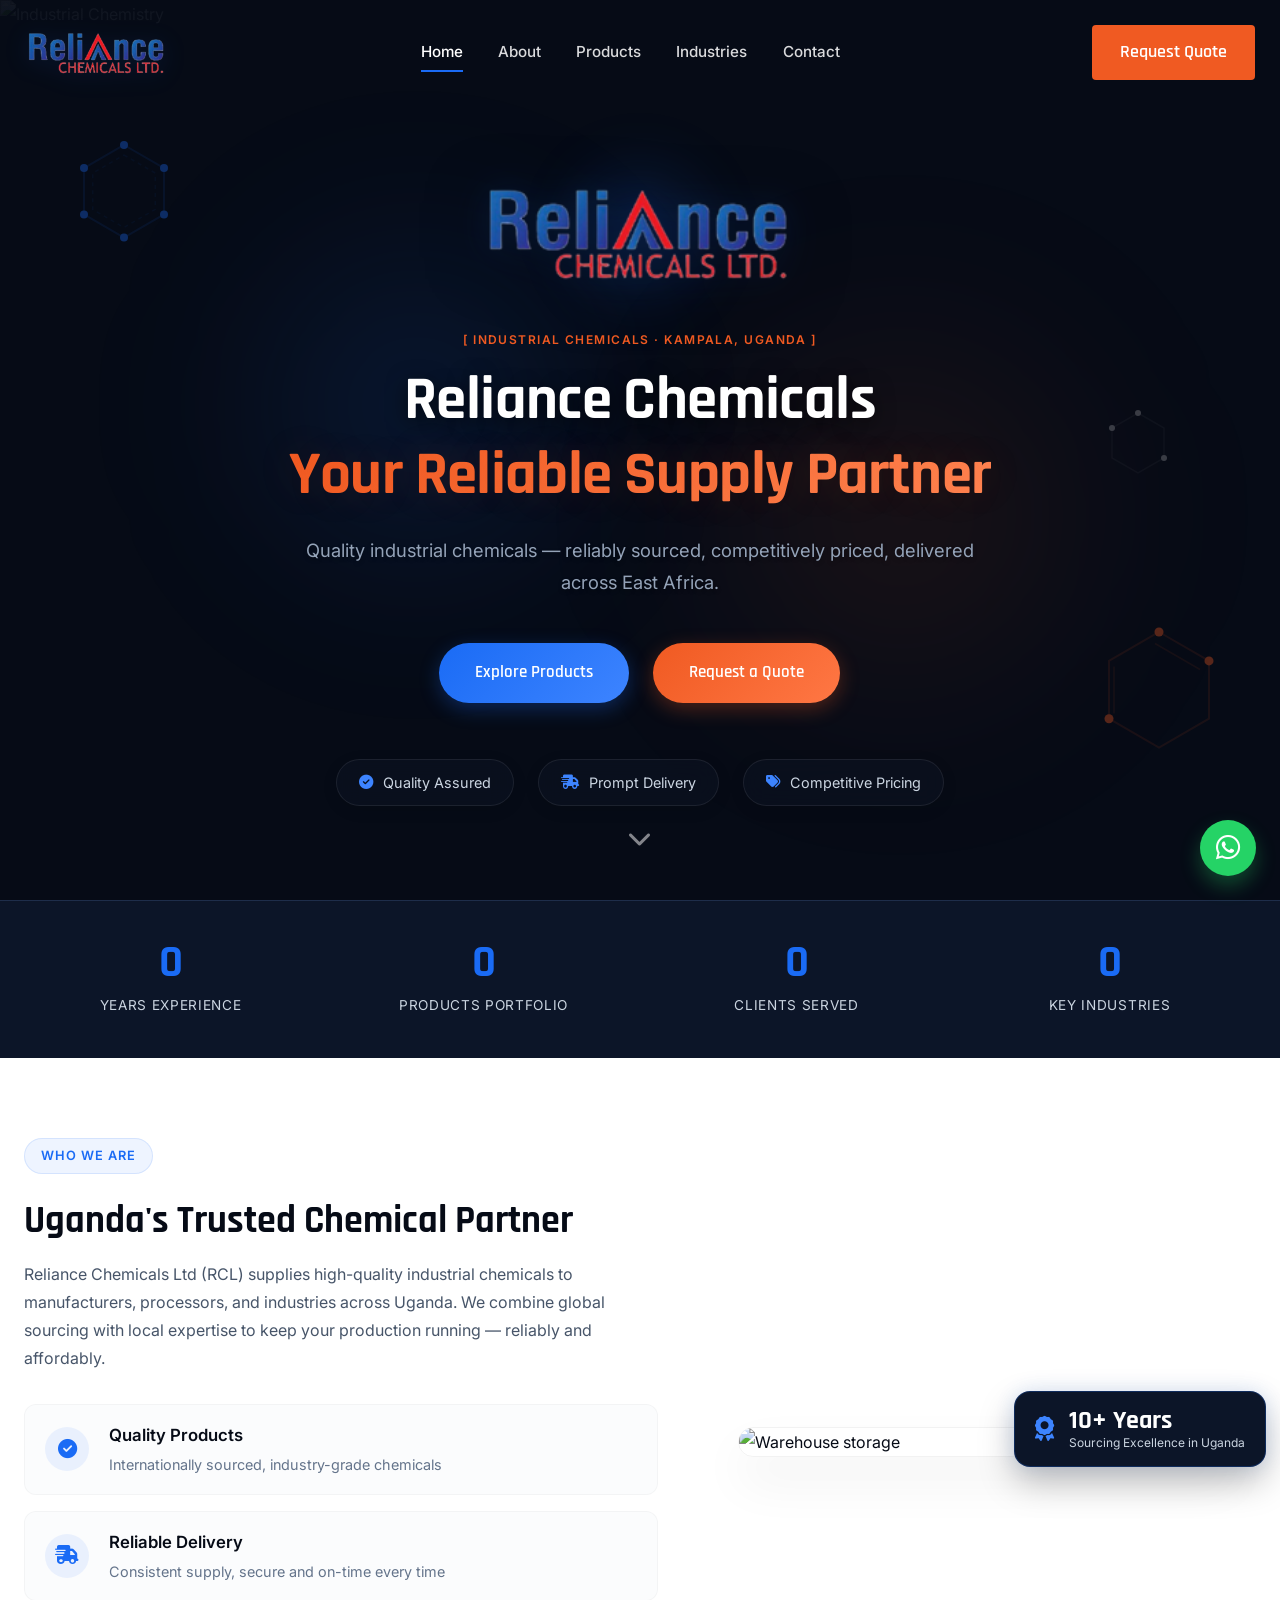
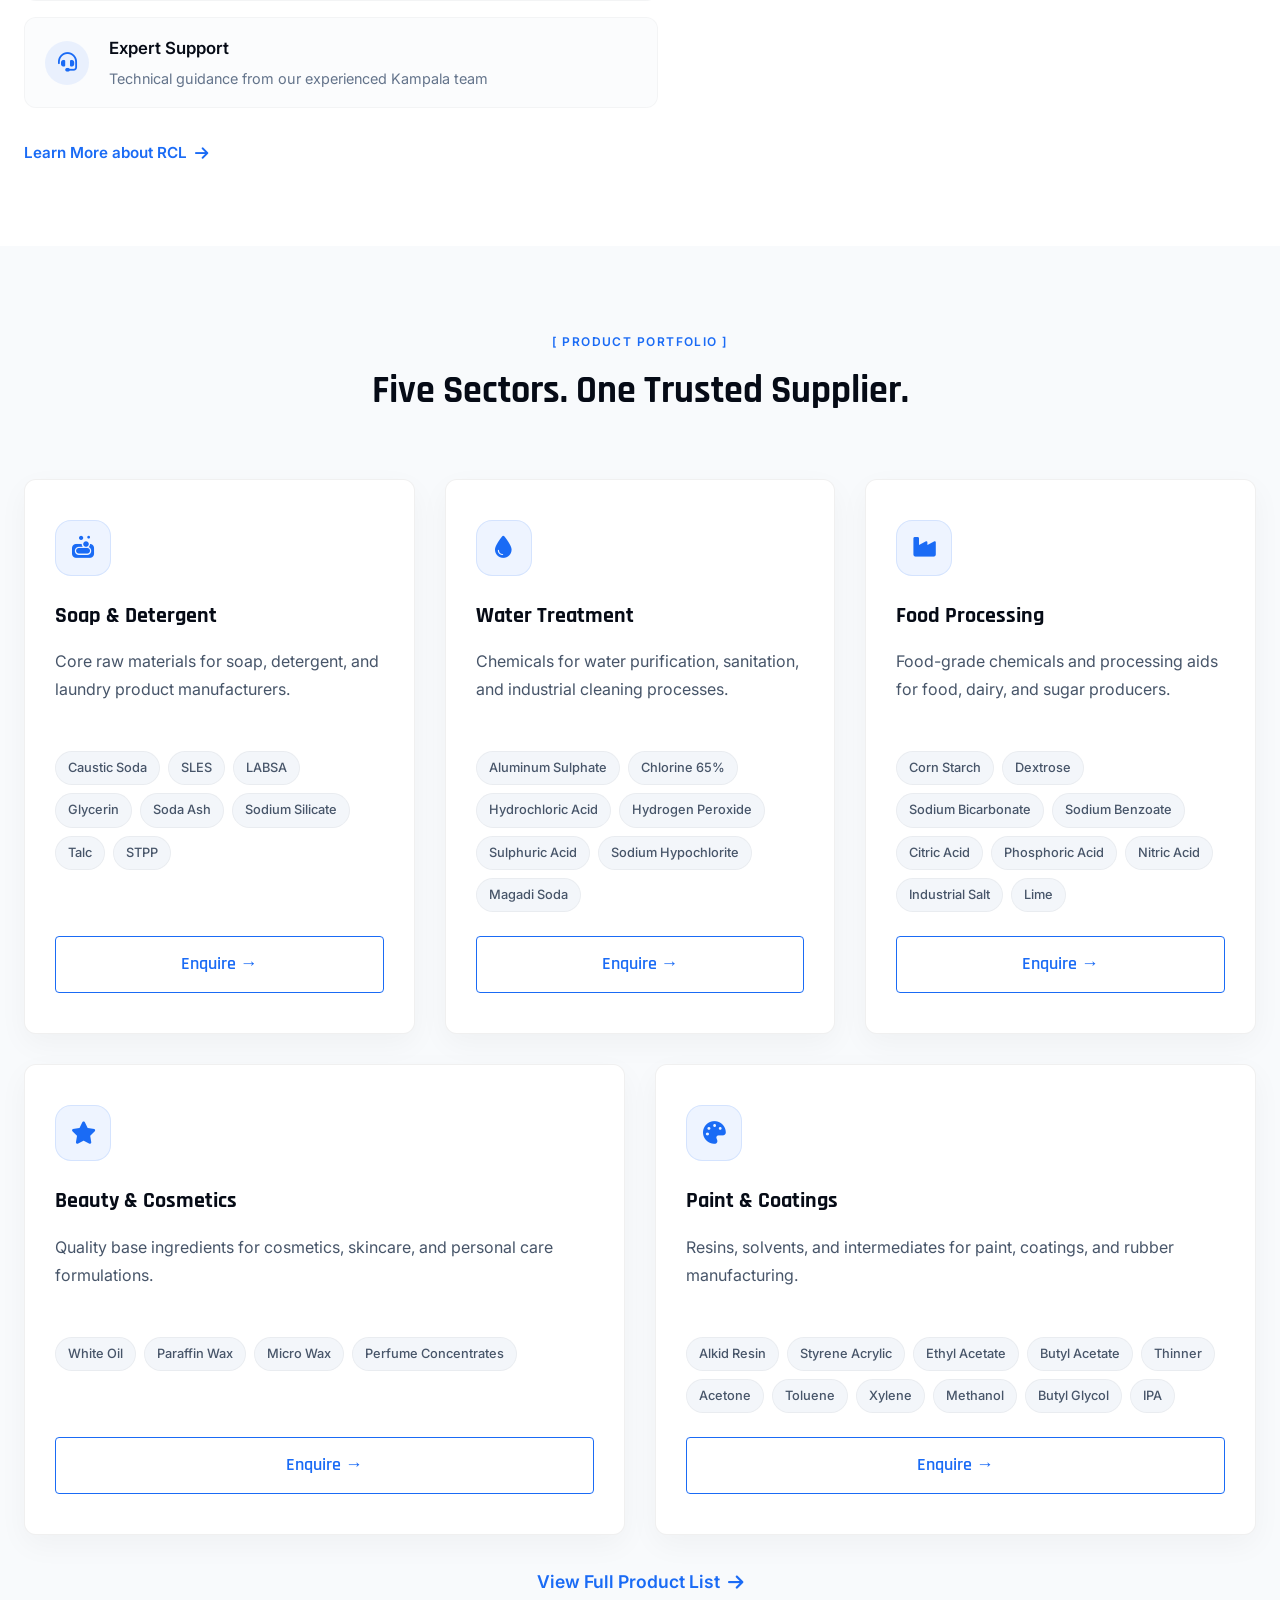
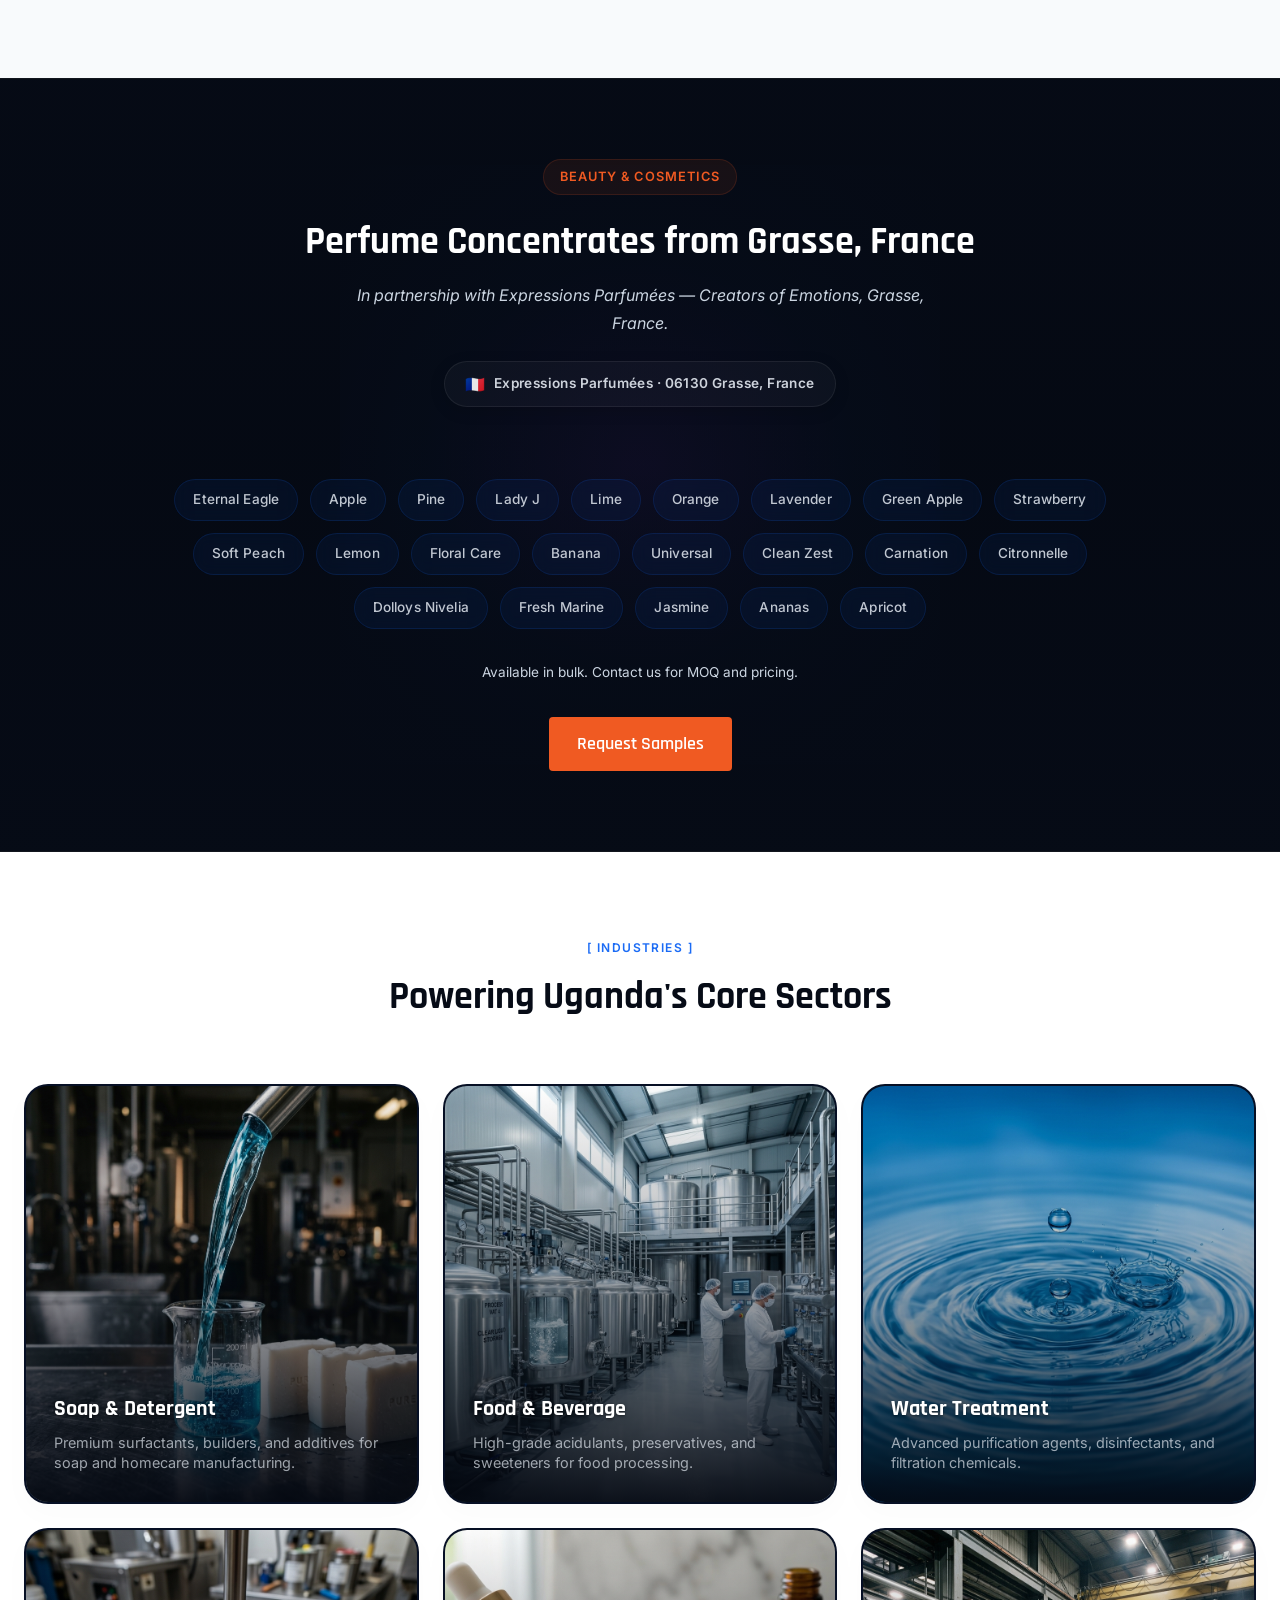
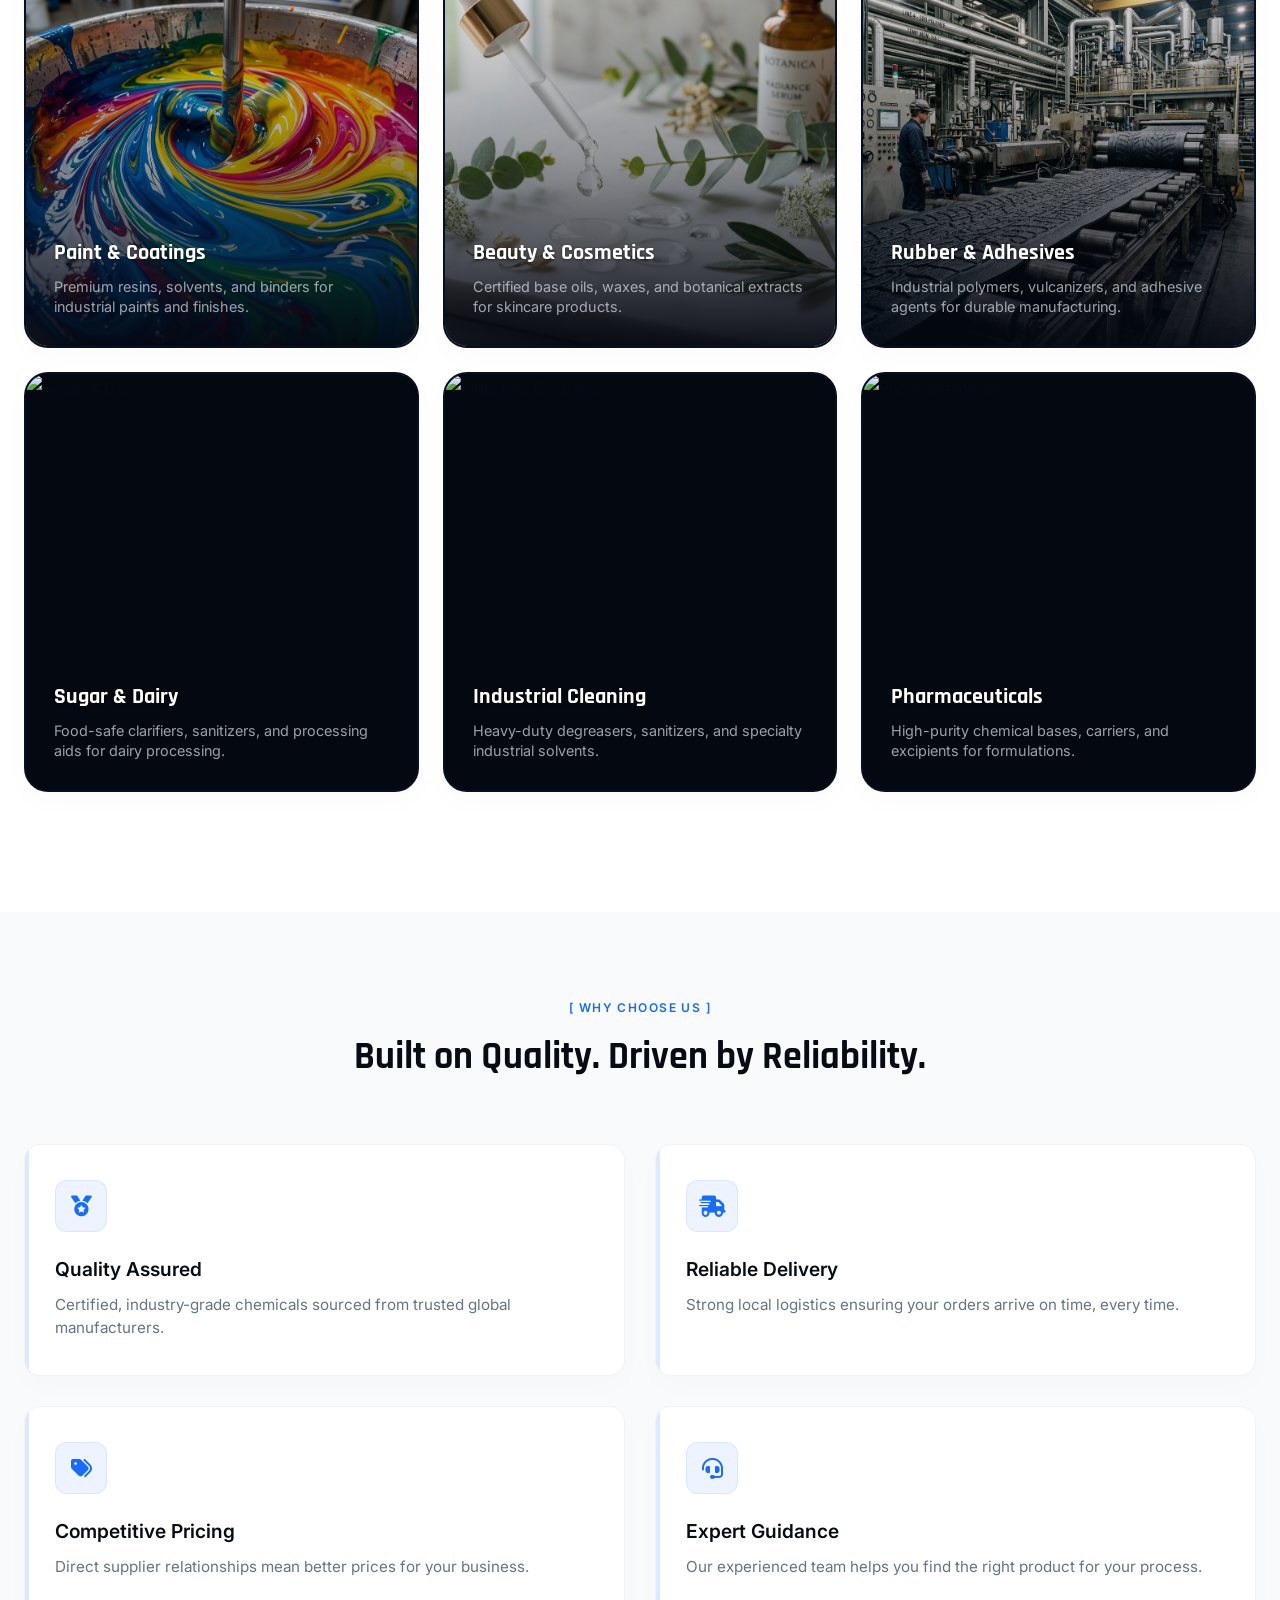
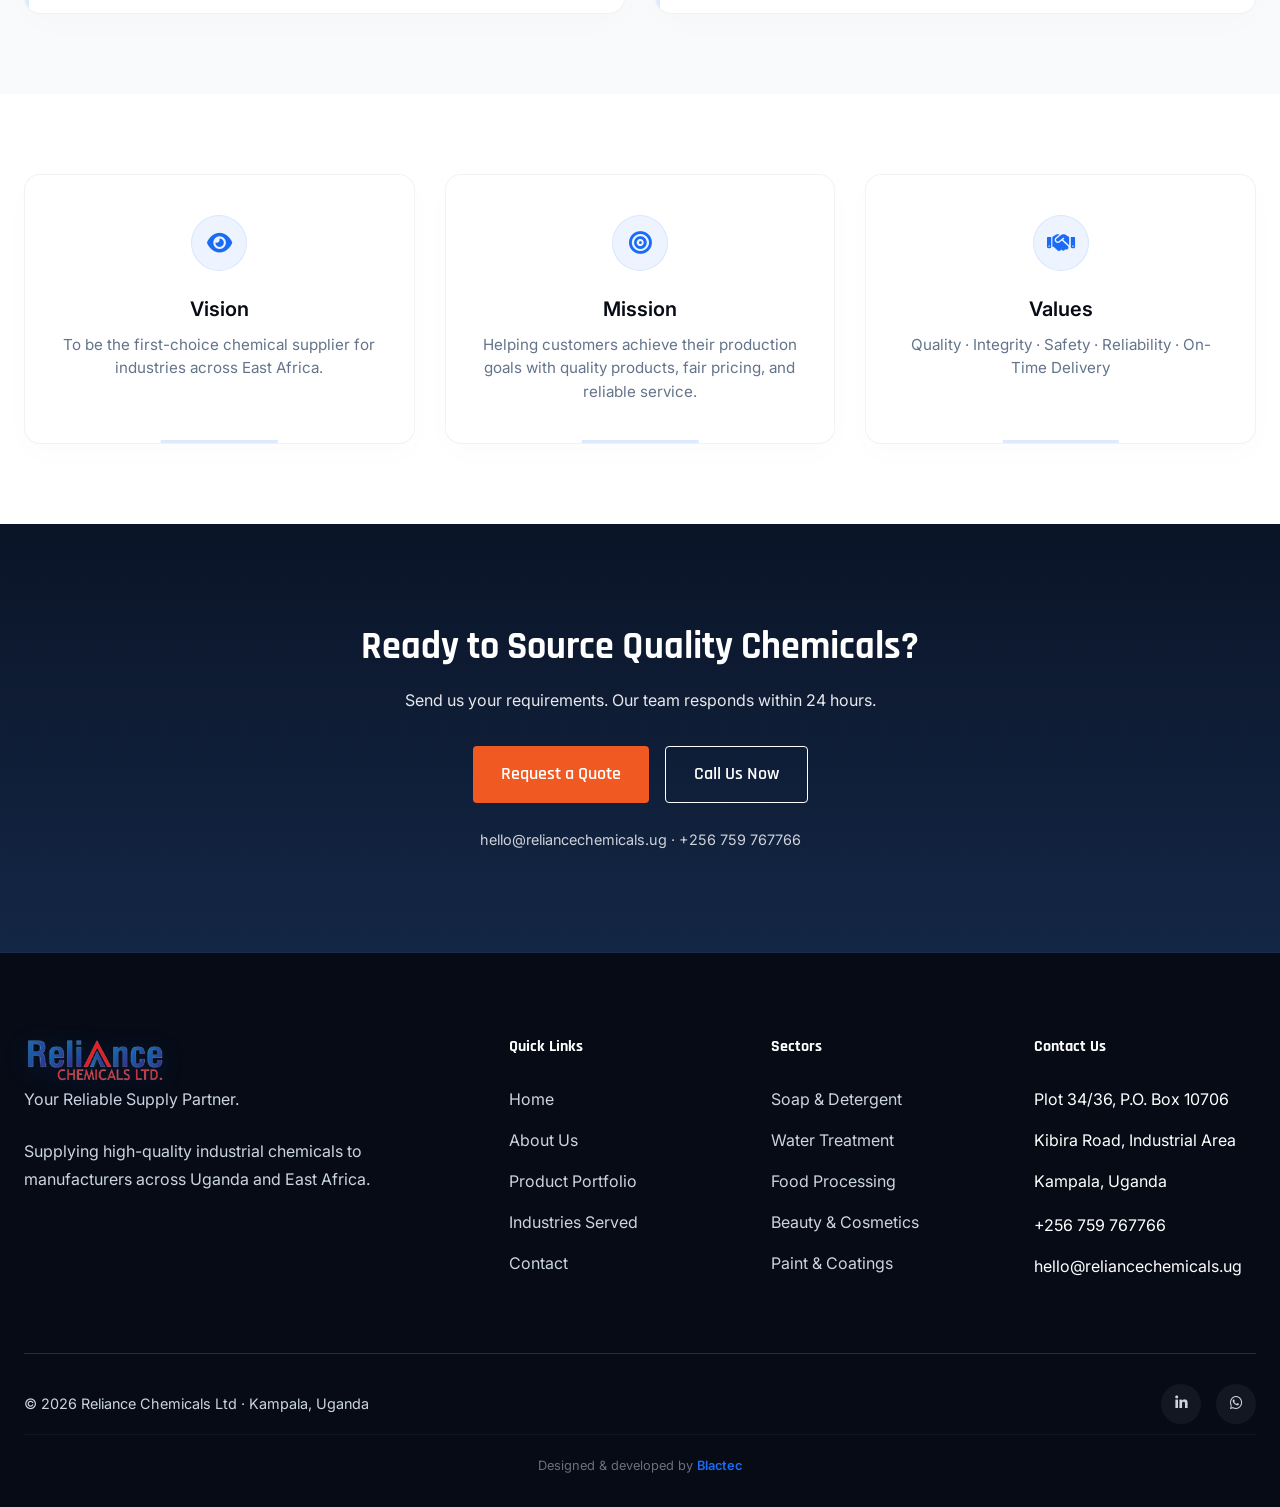
==== commit fb4bd502: "bugs and fixes" ====
--- a/index.html
+++ b/index.html
@@ -40,7 +40,10 @@
 
   <!-- Mobile Drawer -->
   <div class="mobile-drawer">
-    <button class="mobile-drawer-close"><i class="fa-solid fa-times"></i></button>
+    <div class="mobile-drawer-header">
+      <a href="index.html" class="nav-logo"><img src="reliance_logo_transparent.png" alt="Reliance Chemicals Logo" class="logo-img"></a>
+      <button class="mobile-drawer-close" aria-label="Close menu"><i class="fa-solid fa-times"></i></button>
+    </div>
     <div class="nav-links">
       <a href="index.html" class="active">Home</a>
       <a href="about.html">About</a>
@@ -48,6 +51,9 @@
       <a href="industries.html">Industries</a>
       <a href="contact.html">Contact</a>
     </div>
+    <div class="mobile-drawer-cta">
+      <a href="contact.html" class="btn btn-orange">Request a Quote</a>
+    </div>
   </div>
 
   <!-- Mobile Overlay Backdrop -->
@@ -55,12 +61,54 @@
 
   <!-- Hero Section -->
   <section class="hero">
-    <!-- Placeholder image for hero bg -->
-    <img src="https://images.unsplash.com/photo-1581091226825-a6a2a5aee158?q=80&w=2000&auto=format&fit=crop" alt="Industrial Chemistry" class="hero-bg" loading="lazy">
+    <img src="https://images.unsplash.com/photo-1563784462386-044fd95e9852?q=80&w=2000&auto=format&fit=crop" alt="Industrial Chemistry" class="hero-bg" loading="lazy">
     <div class="hero-overlay"></div>
+    
+    <!-- Ambient Glows -->
+    <div class="hero-glow-1"></div>
+    <div class="hero-glow-2"></div>
+    
+    <!-- Floating Chemical Molecules -->
+    <div class="hero-molecule hero-molecule-1">
+      <svg width="120" height="120" viewBox="0 0 120 120" fill="none" xmlns="http://www.w3.org/2000/svg">
+        <path d="M60 10L100 33.1V79.4L60 102.5L20 79.4V33.1L60 10Z" stroke="rgba(26, 107, 245, 0.25)" stroke-width="2"/>
+        <path d="M60 20L91.3 38.1V74.4L60 92.5L28.7 74.4V38.1L60 20Z" stroke="rgba(26, 107, 245, 0.15)" stroke-width="1.5" stroke-dasharray="4 4"/>
+        <circle cx="60" cy="10" r="4" fill="var(--blue)"/>
+        <circle cx="100" cy="33.1" r="4" fill="var(--blue)"/>
+        <circle cx="100" cy="79.4" r="4" fill="var(--blue)"/>
+        <circle cx="60" cy="102.5" r="4" fill="var(--blue)"/>
+        <circle cx="20" cy="79.4" r="4" fill="var(--blue)"/>
+        <circle cx="20" cy="33.1" r="4" fill="var(--blue)"/>
+      </svg>
+    </div>
+    <div class="hero-molecule hero-molecule-2">
+      <svg width="140" height="140" viewBox="0 0 140 140" fill="none" xmlns="http://www.w3.org/2000/svg">
+        <path d="M70 15L120 43.9V101.7L70 130.6L20 101.7V43.9L70 15Z" stroke="rgba(240, 90, 34, 0.25)" stroke-width="2"/>
+        <circle cx="70" cy="15" r="4.5" fill="var(--orange)"/>
+        <circle cx="120" cy="43.9" r="4.5" fill="var(--orange)"/>
+        <circle cx="20" cy="101.7" r="4.5" fill="var(--orange)"/>
+        <path d="M66 26.5L111 52.5" stroke="rgba(240, 90, 34, 0.2)" stroke-width="1.5"/>
+        <path d="M25 96.5V49.5" stroke="rgba(240, 90, 34, 0.2)" stroke-width="1.5"/>
+      </svg>
+    </div>
+    <div class="hero-molecule hero-molecule-3">
+      <svg width="80" height="80" viewBox="0 0 80 80" fill="none" xmlns="http://www.w3.org/2000/svg">
+        <path d="M40 8L66 23v30L40 68L14 53v-30L40 8Z" stroke="rgba(255, 255, 255, 0.15)" stroke-width="1.5"/>
+        <circle cx="40" cy="8" r="3" fill="#ffffff"/>
+        <circle cx="66" cy="53" r="3" fill="#ffffff"/>
+        <circle cx="14" cy="23" r="3" fill="#ffffff"/>
+      </svg>
+    </div>
+    
     <div class="container hero-content" data-aos="fade-up">
+      <div class="hero-logo-container">
+        <img src="reliance_logo_transparent.png" alt="Reliance Chemicals Logo" class="hero-logo-img">
+      </div>
       <span class="label label-orange">[ INDUSTRIAL CHEMICALS &middot; KAMPALA, UGANDA ]</span>
-      <h1>Facilitating Chemical Evolution</h1>
+      <h1 class="hero-title">
+        <span class="hero-title-main">Reliance Chemicals</span>
+        <span class="hero-title-sub">Your Reliable Supply Partner</span>
+      </h1>
       <p class="hero-subline">Quality industrial chemicals &mdash; reliably sourced, competitively priced, delivered across East Africa.</p>
       
       <div class="hero-buttons">
@@ -69,9 +117,9 @@
       </div>
       
       <div class="hero-trust">
-        <span><i class="fa-solid fa-circle-check text-blue"></i> Quality Assured</span>
-        <span><i class="fa-solid fa-circle-check text-blue"></i> Prompt Delivery</span>
-        <span><i class="fa-solid fa-circle-check text-blue"></i> Competitive Pricing</span>
+        <span><i class="fa-solid fa-circle-check"></i> Quality Assured</span>
+        <span><i class="fa-solid fa-truck-fast"></i> Prompt Delivery</span>
+        <span><i class="fa-solid fa-tags"></i> Competitive Pricing</span>
       </div>
     </div>
     <div class="scroll-indicator"><i class="fa-solid fa-chevron-down"></i></div>
@@ -85,7 +133,7 @@
         <div class="stat-label">YEARS EXPERIENCE</div>
       </div>
       <div class="stat-item" data-aos="fade-up" data-aos-delay="100">
-        <div class="stat-number" data-count="500">0</div>
+        <div class="stat-number" data-count="200">0</div>
         <div class="stat-label">PRODUCTS PORTFOLIO</div>
       </div>
       <div class="stat-item" data-aos="fade-up" data-aos-delay="200">
@@ -507,10 +555,10 @@
       <p style="margin-bottom: 2rem">Send us your requirements. Our team responds within 24 hours.</p>
       <div style="display: flex; gap: 1rem; justify-content: center; margin-bottom: 1.5rem; flex-wrap: wrap;">
         <a href="contact.html" class="btn btn-orange">Request a Quote</a>
-        <a href="tel:+256757359427" class="btn btn-ghost-white">Call Us Now</a>
+        <a href="tel:+256759767766" class="btn btn-ghost-white">Call Us Now</a>
       </div>
       <div style="font-size: 0.9rem; color: rgba(255,255,255,0.8)">
-        sales@reliancechemicals.ug &middot; +256 757 359427
+        hello@reliancechemicals.ug &middot; +256 759 767766
       </div>
     </div>
   </section>
@@ -521,7 +569,7 @@
       <div class="footer-grid">
         <div>
           <a href="index.html" class="nav-logo"><img src="reliance_logo_transparent.png" alt="Reliance Chemicals Logo" class="logo-img"></a>
-          <p>Facilitating Chemical Evolution.</p>
+          <p>Your Reliable Supply Partner.</p>
           <p>Supplying high-quality industrial chemicals to manufacturers across Uganda and East Africa.</p>
         </div>
         <div>
@@ -547,12 +595,11 @@
         <div>
           <h4>Contact Us</h4>
           <ul>
-            <li>Plot 37/39, P.O. Box 10706</li>
-            <li>5th Street Industrial Area</li>
+            <li>Plot 34/36, P.O. Box 10706</li>
+            <li>Kibira Road, Industrial Area</li>
             <li>Kampala, Uganda</li>
-            <li style="margin-top: 1rem">+256 757 359427</li>
-            <li>+256 759 991298</li>
-            <li>sales@reliancechemicals.ug</li>
+            <li style="margin-top: 1rem">+256 759 767766</li>
+            <li>hello@reliancechemicals.ug</li>
           </ul>
         </div>
       </div>
@@ -560,7 +607,7 @@
         <div>&copy; 2026 Reliance Chemicals Ltd &middot; Kampala, Uganda</div>
         <div class="social-icons">
           <a href="#" class="social-icon" aria-label="LinkedIn"><i class="fa-brands fa-linkedin-in"></i></a>
-          <a href="https://wa.me/256757359427?text=Hello%2C%20I%27m%20interested%20in%20sourcing%20from%20RCL" class="social-icon" aria-label="WhatsApp"><i class="fa-brands fa-whatsapp"></i></a>
+          <a href="https://wa.me/256759767766?text=Hello%2C%20I%27m%20interested%20in%20sourcing%20from%20RCL" class="social-icon" aria-label="WhatsApp"><i class="fa-brands fa-whatsapp"></i></a>
         </div>
       </div>
       <div class="footer-credit">
@@ -570,7 +617,7 @@
   </footer>
 
   <!-- Floating Elements -->
-  <a href="https://wa.me/256757359427?text=Hello%2C%20I%27m%20interested%20in%20sourcing%20from%20RCL" class="whatsapp-btn" aria-label="Chat on WhatsApp" target="_blank" rel="noopener">
+  <a href="https://wa.me/256759767766?text=Hello%2C%20I%27m%20interested%20in%20sourcing%20from%20RCL" class="whatsapp-btn" aria-label="Chat on WhatsApp" target="_blank" rel="noopener">
     <i class="fa-brands fa-whatsapp"></i>
   </a>
   <div class="scroll-top" aria-label="Scroll to top"><i class="fa-solid fa-chevron-up"></i></div>
--- a/css/styles.css
+++ b/css/styles.css
@@ -303,7 +303,7 @@
 }
 
 .navbar.scrolled .logo-img {
-  height: 34px;
+  height: 42px;
   filter: drop-shadow(0 2px 8px rgba(26, 107, 245, 0.35));
 }
 
@@ -330,7 +330,7 @@
 }
 
 .logo-img {
-  height: 44px;
+  height: 52px;
   width: auto;
   object-fit: contain;
   transition: var(--transition);
@@ -339,6 +339,40 @@
 
 .logo-img:hover {
   transform: translateY(-2px) scale(1.03);
+}
+
+/* Hero Prominent Logo Styles */
+.hero-logo-container {
+  margin-bottom: 2.2rem;
+  display: flex;
+  justify-content: center;
+  position: relative;
+}
+
+.hero-logo-container::before {
+  content: '';
+  position: absolute;
+  top: 50%;
+  left: 50%;
+  transform: translate(-50%, -50%);
+  width: 180px;
+  height: 180px;
+  background: radial-gradient(circle, rgba(26, 107, 245, 0.22) 0%, rgba(0,0,0,0) 70%);
+  z-index: -1;
+  pointer-events: none;
+  filter: blur(25px);
+}
+
+.hero-logo-img {
+  height: 115px;
+  width: auto;
+  object-fit: contain;
+  filter: drop-shadow(0 10px 30px rgba(0, 0, 0, 0.5)) drop-shadow(0 0 15px rgba(26, 107, 245, 0.15));
+  transition: transform 0.6s cubic-bezier(0.16, 1, 0.3, 1);
+}
+
+.hero-logo-img:hover {
+  transform: scale(1.08) translateY(-3px);
 }
 
 .nav-links {
@@ -420,52 +454,109 @@
 .mobile-drawer {
   position: fixed;
   top: 0;
-  right: -100%;
-  width: 100%;
-  max-width: 400px;
+  right: -110%;
+  width: min(400px, 100vw);
   height: 100vh;
-  background-color: var(--navy);
+  height: 100dvh;
+  background-color: var(--navy-mid);
+  border-left: 1px solid rgba(26, 107, 245, 0.2);
   z-index: 2000;
-  padding: 80px 40px;
-  transition: right 0.4s ease;
-  box-shadow: -10px 0 30px rgba(0,0,0,0.5);
+  padding: 0;
+  display: flex;
+  flex-direction: column;
+  transition: right 0.45s cubic-bezier(0.16, 1, 0.3, 1);
+  box-shadow: -20px 0 60px rgba(0, 0, 0, 0.6);
+  overflow-y: auto;
 }
 
 .mobile-drawer.open { right: 0; }
 
+/* Drawer Header */
+.mobile-drawer-header {
+  display: flex;
+  align-items: center;
+  justify-content: space-between;
+  padding: 20px 28px;
+  border-bottom: 1px solid rgba(255, 255, 255, 0.07);
+  flex-shrink: 0;
+}
+
 .mobile-drawer-close {
-  position: absolute;
-  top: 25px;
-  right: 25px;
-  background: none;
-  border: none;
-  color: var(--white);
-  font-size: 2rem;
+  display: flex;
+  align-items: center;
+  justify-content: center;
+  width: 44px;
+  height: 44px;
+  border-radius: 50%;
+  background: rgba(255, 255, 255, 0.06);
+  border: 1px solid rgba(255, 255, 255, 0.1);
+  color: var(--white);
+  font-size: 1.2rem;
   cursor: pointer;
-}
-
+  transition: all 0.3s ease;
+  position: static;
+}
+.mobile-drawer-close:hover {
+  background: rgba(26, 107, 245, 0.2);
+  border-color: var(--blue);
+  color: var(--blue);
+}
+
+/* Drawer Nav Links */
 .mobile-drawer .nav-links {
   flex-direction: column;
-  gap: 1.2rem;
-  margin-top: 2rem;
+  gap: 0;
+  padding: 16px 0;
+  flex: 1;
+  display: flex;
 }
 .mobile-drawer .nav-links a {
-  font-size: 1.3rem;
-  font-family: var(--font-heading);
-  text-transform: uppercase;
-  letter-spacing: 0.05em;
-  padding-bottom: 12px;
-  border-bottom: 1px solid rgba(255, 255, 255, 0.08);
+  font-size: 1.05rem;
+  font-family: var(--font-body);
+  font-weight: 600;
+  letter-spacing: 0.02em;
+  padding: 16px 28px;
+  border-bottom: 1px solid rgba(255, 255, 255, 0.05);
   width: 100%;
-  display: block;
-  transition: padding-left 0.3s ease, color 0.3s ease;
+  display: flex;
+  align-items: center;
+  gap: 10px;
+  color: rgba(255,255,255,0.8);
+  transition: all 0.25s ease;
+}
+.mobile-drawer .nav-links a::before {
+  content: '';
+  width: 4px;
+  height: 18px;
+  border-radius: 4px;
+  background-color: var(--blue);
+  opacity: 0;
+  transition: opacity 0.25s ease;
+  flex-shrink: 0;
 }
 .mobile-drawer .nav-links a::after {
-  display: none; /* Disable global absolute underline in mobile drawer */
-}
-.mobile-drawer .nav-links a:hover, .mobile-drawer .nav-links a.active {
-  color: var(--blue-hover);
-  padding-left: 8px;
+  display: none;
+}
+.mobile-drawer .nav-links a:hover,
+.mobile-drawer .nav-links a.active {
+  color: var(--white);
+  background-color: rgba(26, 107, 245, 0.08);
+  padding-left: 24px;
+}
+.mobile-drawer .nav-links a:hover::before,
+.mobile-drawer .nav-links a.active::before {
+  opacity: 1;
+}
+
+/* Drawer CTA Button */
+.mobile-drawer-cta {
+  padding: 24px 28px;
+  border-top: 1px solid rgba(255, 255, 255, 0.07);
+  flex-shrink: 0;
+}
+.mobile-drawer-cta .btn {
+  width: 100%;
+  justify-content: center;
 }
 
 /* ==========================================================================
@@ -488,9 +579,9 @@
   width: 100%;
   height: 100%;
   object-fit: cover;
-  opacity: 0.15;
+  opacity: 0.28;
   z-index: 1;
-  animation: kenburns 20s infinite alternate linear;
+  animation: kenburns 25s infinite alternate linear;
 }
 
 .hero-overlay {
@@ -499,8 +590,88 @@
   left: 0;
   width: 100%;
   height: 100%;
-  background-image: url('data:image/svg+xml;utf8,<svg width="20" height="20" viewBox="0 0 20 20" xmlns="http://www.w3.org/2000/svg"><circle cx="2" cy="2" r="1" fill="%23ffffff" opacity="0.1"/></svg>');
+  background: linear-gradient(180deg, rgba(6, 11, 22, 0.82) 0%, rgba(6, 11, 22, 0.45) 50%, rgba(6, 11, 22, 0.96) 100%);
   z-index: 2;
+}
+
+/* Ambient glow blobs */
+.hero-glow-1 {
+  position: absolute;
+  top: 20%;
+  left: 15%;
+  width: 450px;
+  height: 450px;
+  background: radial-gradient(circle, rgba(26, 107, 245, 0.16) 0%, rgba(0,0,0,0) 70%);
+  border-radius: 50%;
+  z-index: 2;
+  pointer-events: none;
+  filter: blur(80px);
+  animation: pulse-glow-1 12s infinite alternate ease-in-out;
+}
+
+.hero-glow-2 {
+  position: absolute;
+  bottom: 15%;
+  right: 10%;
+  width: 500px;
+  height: 500px;
+  background: radial-gradient(circle, rgba(240, 90, 34, 0.12) 0%, rgba(0,0,0,0) 70%);
+  border-radius: 50%;
+  z-index: 2;
+  pointer-events: none;
+  filter: blur(90px);
+  animation: pulse-glow-2 16s infinite alternate-reverse ease-in-out;
+}
+
+@keyframes pulse-glow-1 {
+  0% { transform: scale(1) translate(0, 0); opacity: 0.7; }
+  100% { transform: scale(1.15) translate(40px, -20px); opacity: 0.9; }
+}
+
+@keyframes pulse-glow-2 {
+  0% { transform: scale(1) translate(0, 0); opacity: 0.6; }
+  100% { transform: scale(1.2) translate(-30px, 30px); opacity: 0.8; }
+}
+
+/* Floating Chemical Molecules */
+.hero-molecule {
+  position: absolute;
+  z-index: 2;
+  pointer-events: none;
+  opacity: 0.35;
+  filter: drop-shadow(0 0 15px rgba(26, 107, 245, 0.15));
+  transition: opacity 0.5s ease;
+}
+
+.hero-molecule-1 {
+  top: 15%;
+  left: 5%;
+  animation: float-mol-1 20s infinite ease-in-out;
+}
+
+.hero-molecule-2 {
+  bottom: 15%;
+  right: 4%;
+  animation: float-mol-2 25s infinite ease-in-out;
+}
+
+.hero-molecule-3 {
+  top: 45%;
+  right: 8%;
+  opacity: 0.2;
+  animation: float-mol-1 22s infinite alternate ease-in-out;
+}
+
+@keyframes float-mol-1 {
+  0% { transform: translateY(0) rotate(0deg) scale(0.9); }
+  50% { transform: translateY(-20px) rotate(15deg) scale(1); }
+  100% { transform: translateY(0) rotate(0deg) scale(0.9); }
+}
+
+@keyframes float-mol-2 {
+  0% { transform: translateY(0) rotate(0deg) scale(1); }
+  50% { transform: translateY(25px) rotate(-18deg) scale(0.9); }
+  100% { transform: translateY(0) rotate(0deg) scale(1); }
 }
 
 .hero .container {
@@ -509,30 +680,122 @@
 }
 
 .hero-content {
-  max-width: 700px;
+  max-width: 820px;
   margin: 0 auto;
   text-align: center;
 }
 
+/* Premium Typography Tagline */
+.hero-title {
+  font-size: clamp(2.6rem, 4.8vw, 4.4rem) !important;
+  line-height: 1.12 !important;
+  font-weight: 700;
+  margin-bottom: 1.5rem !important;
+  letter-spacing: -0.01em;
+  text-transform: none !important;
+}
+
+.hero-title-main {
+  display: block;
+  color: var(--white);
+  text-shadow: 0 4px 20px rgba(0, 0, 0, 0.6);
+  font-family: var(--font-heading);
+}
+
+.hero-title-sub {
+  display: block;
+  margin-top: 0.4rem;
+  background: linear-gradient(135deg, #F05A22 0%, #ff8553 100%);
+  -webkit-background-clip: text;
+  -webkit-text-fill-color: transparent;
+  font-family: var(--font-heading);
+  text-shadow: 0 0 40px rgba(240, 90, 34, 0.15);
+}
+
 .hero-subline {
-  font-size: 1.1rem;
+  font-size: 1.15rem;
+  color: #94A3B8;
+  margin-bottom: 2.8rem;
+  max-width: 680px;
+  margin-left: auto;
+  margin-right: auto;
+  text-shadow: 0 2px 4px rgba(0, 0, 0, 0.3);
+}
+
+.hero-buttons {
+  display: flex;
+  justify-content: center;
+  gap: 1.5rem;
+  margin-bottom: 3.5rem;
+  flex-wrap: wrap;
+}
+
+/* Button Glow Gradients */
+.hero-buttons .btn {
+  border-radius: 100px;
+  padding: 15px 36px;
+  font-size: 1.05rem;
+  box-shadow: 0 4px 15px rgba(0, 0, 0, 0.2);
+  transition: all 0.4s cubic-bezier(0.16, 1, 0.3, 1);
+}
+
+.hero-buttons .btn-blue {
+  background: linear-gradient(135deg, var(--blue) 0%, #3d84ff 100%);
+  color: var(--white);
+  box-shadow: 0 6px 20px rgba(26, 107, 245, 0.3);
+}
+
+.hero-buttons .btn-blue:hover {
+  background: linear-gradient(135deg, #3d84ff 0%, #66a0ff 100%);
+  transform: translateY(-3px);
+  box-shadow: 0 10px 25px rgba(26, 107, 245, 0.45);
+}
+
+.hero-buttons .btn-orange {
+  background: linear-gradient(135deg, var(--orange) 0%, #ff7744 100%);
+  color: var(--white);
+  box-shadow: 0 6px 20px rgba(240, 90, 34, 0.3);
+}
+
+.hero-buttons .btn-orange:hover {
+  background: linear-gradient(135deg, #ff7744 0%, #ff9870 100%);
+  transform: translateY(-3px);
+  box-shadow: 0 10px 25px rgba(240, 90, 34, 0.45);
+}
+
+/* Glassmorphic Trust Badges */
+.hero-trust {
+  display: flex;
+  justify-content: center;
+  gap: 1.5rem;
   color: var(--grey-text-light);
-  margin-bottom: 2.5rem;
-}
-
-.hero-buttons {
-  display: flex;
-  justify-content: center;
-  gap: 1rem;
-  margin-bottom: 2rem;
-}
-
-.hero-trust {
-  display: flex;
-  justify-content: center;
-  gap: 2rem;
-  color: rgba(255,255,255,0.6);
-  font-size: 0.85rem;
+  font-size: 0.9rem;
+  flex-wrap: wrap;
+}
+
+.hero-trust span {
+  display: inline-flex;
+  align-items: center;
+  gap: 10px;
+  background: rgba(15, 23, 42, 0.4);
+  border: 1px solid rgba(255, 255, 255, 0.08);
+  padding: 10px 22px;
+  border-radius: 100px;
+  backdrop-filter: blur(12px);
+  -webkit-backdrop-filter: blur(12px);
+  box-shadow: 0 4px 15px rgba(0, 0, 0, 0.1);
+  transition: all 0.3s ease;
+}
+
+.hero-trust span:hover {
+  background: rgba(26, 107, 245, 0.08);
+  border-color: rgba(26, 107, 245, 0.3);
+  color: var(--white);
+  transform: translateY(-2px);
+}
+
+.hero-trust span i {
+  color: var(--blue-hover);
 }
 
 .scroll-indicator {
@@ -1913,7 +2176,7 @@
   border-radius: 24px;
   padding: 50px 30px;
   box-shadow: 0 20px 50px rgba(0, 0, 0, 0.25);
-  margin-top: -60px;
+  margin-top: -30px;
   position: relative;
   z-index: 10;
 }
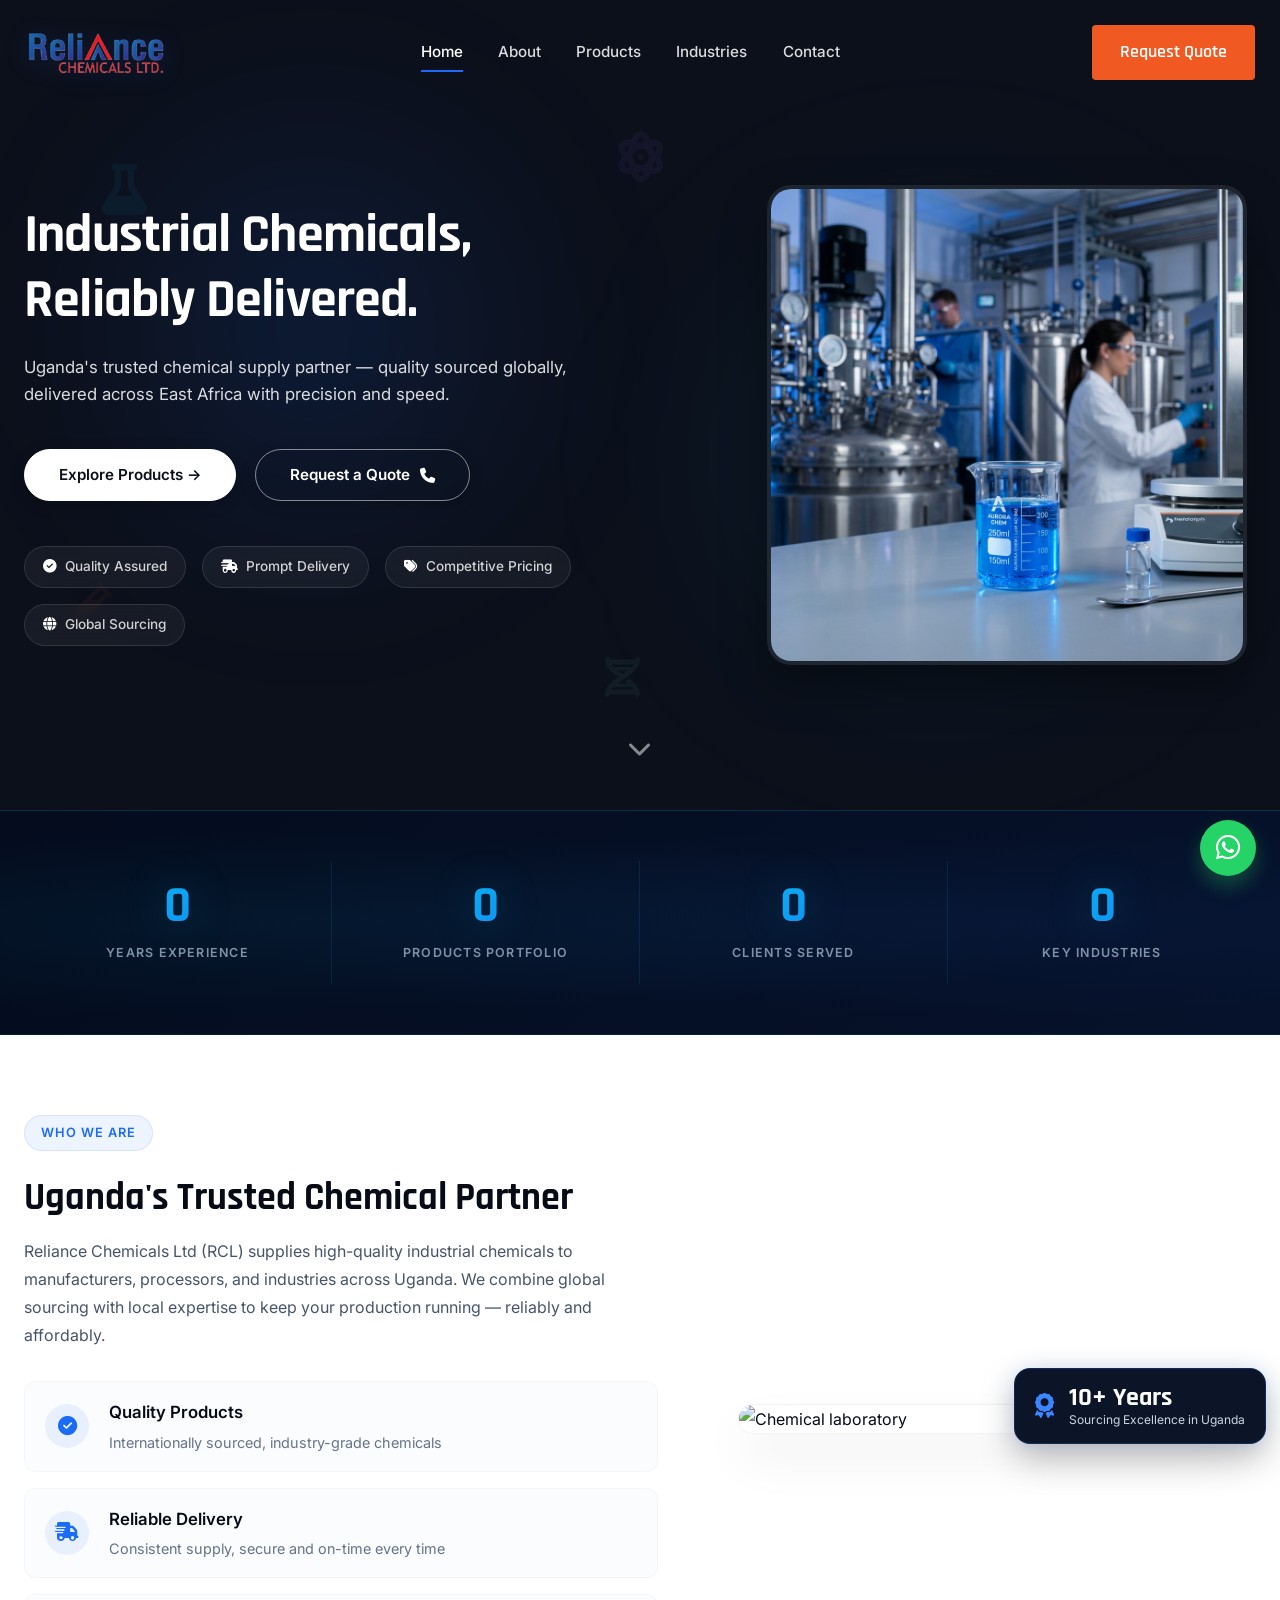
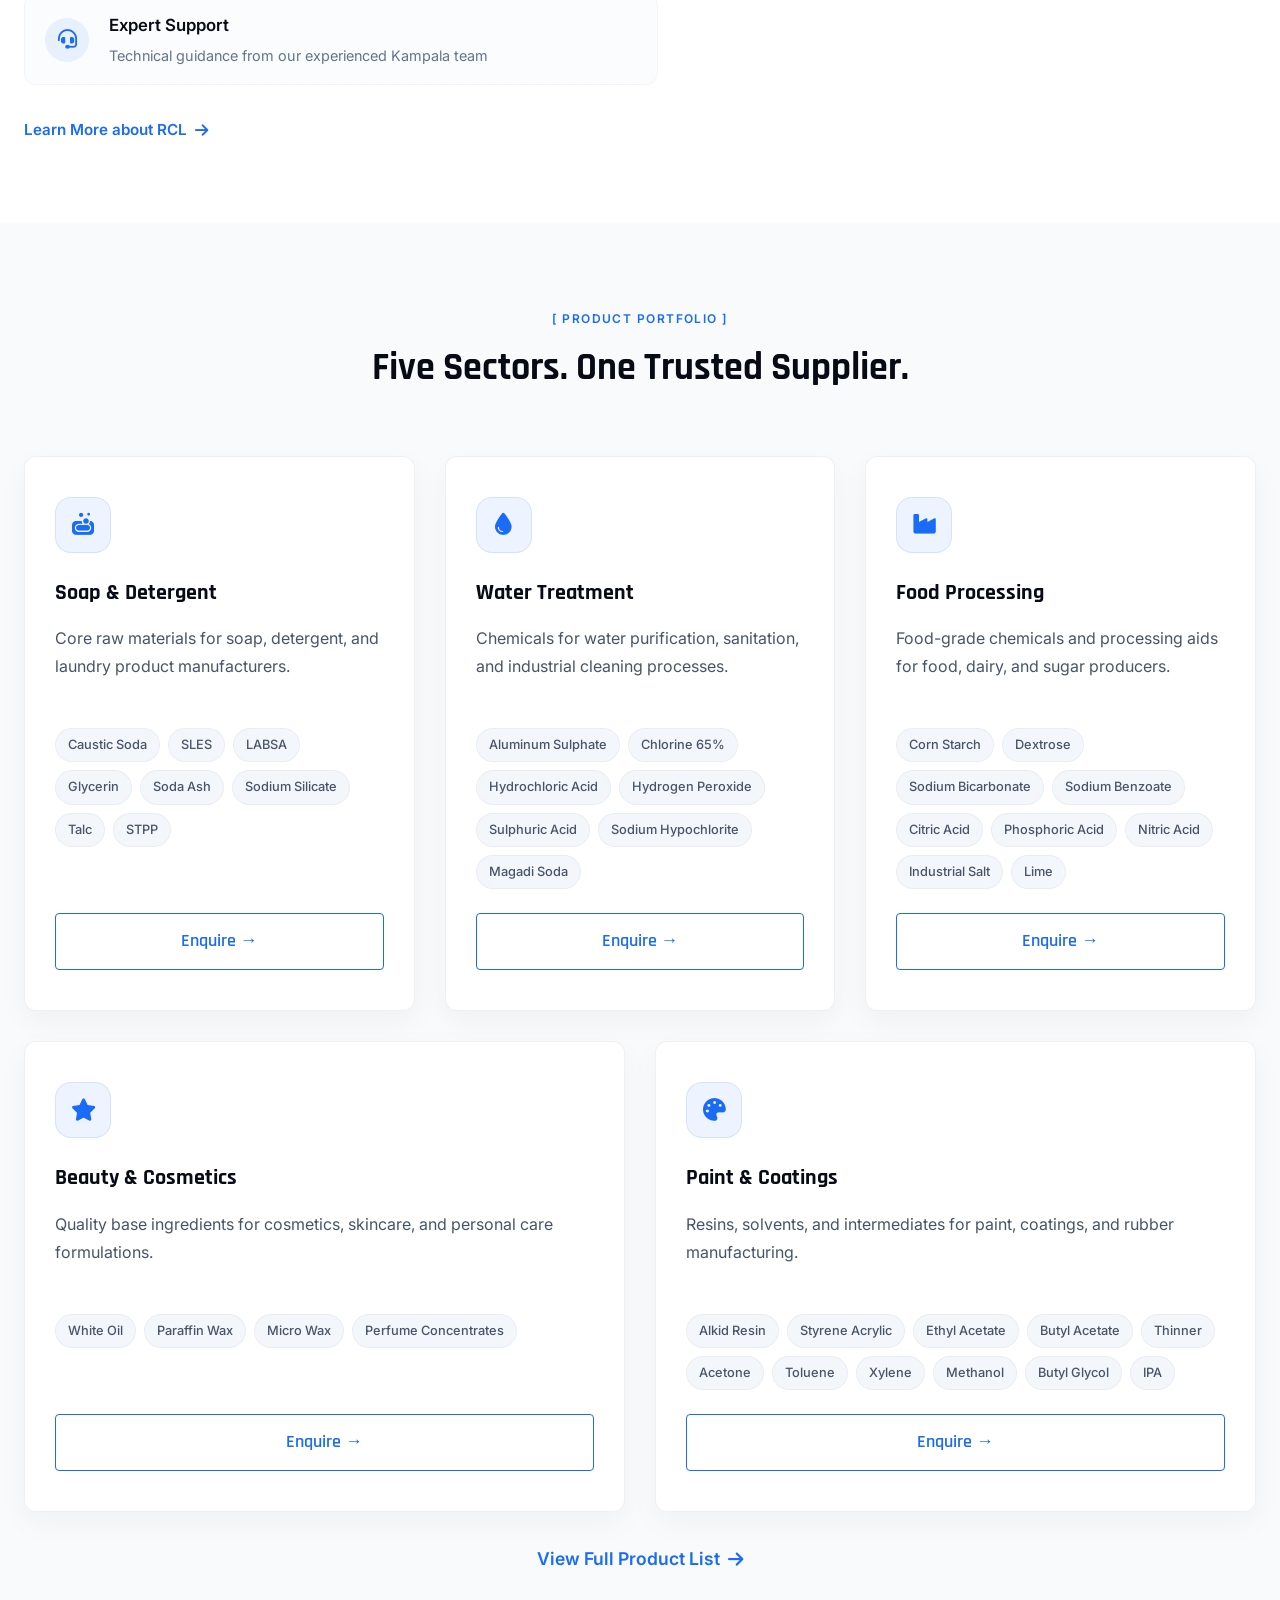
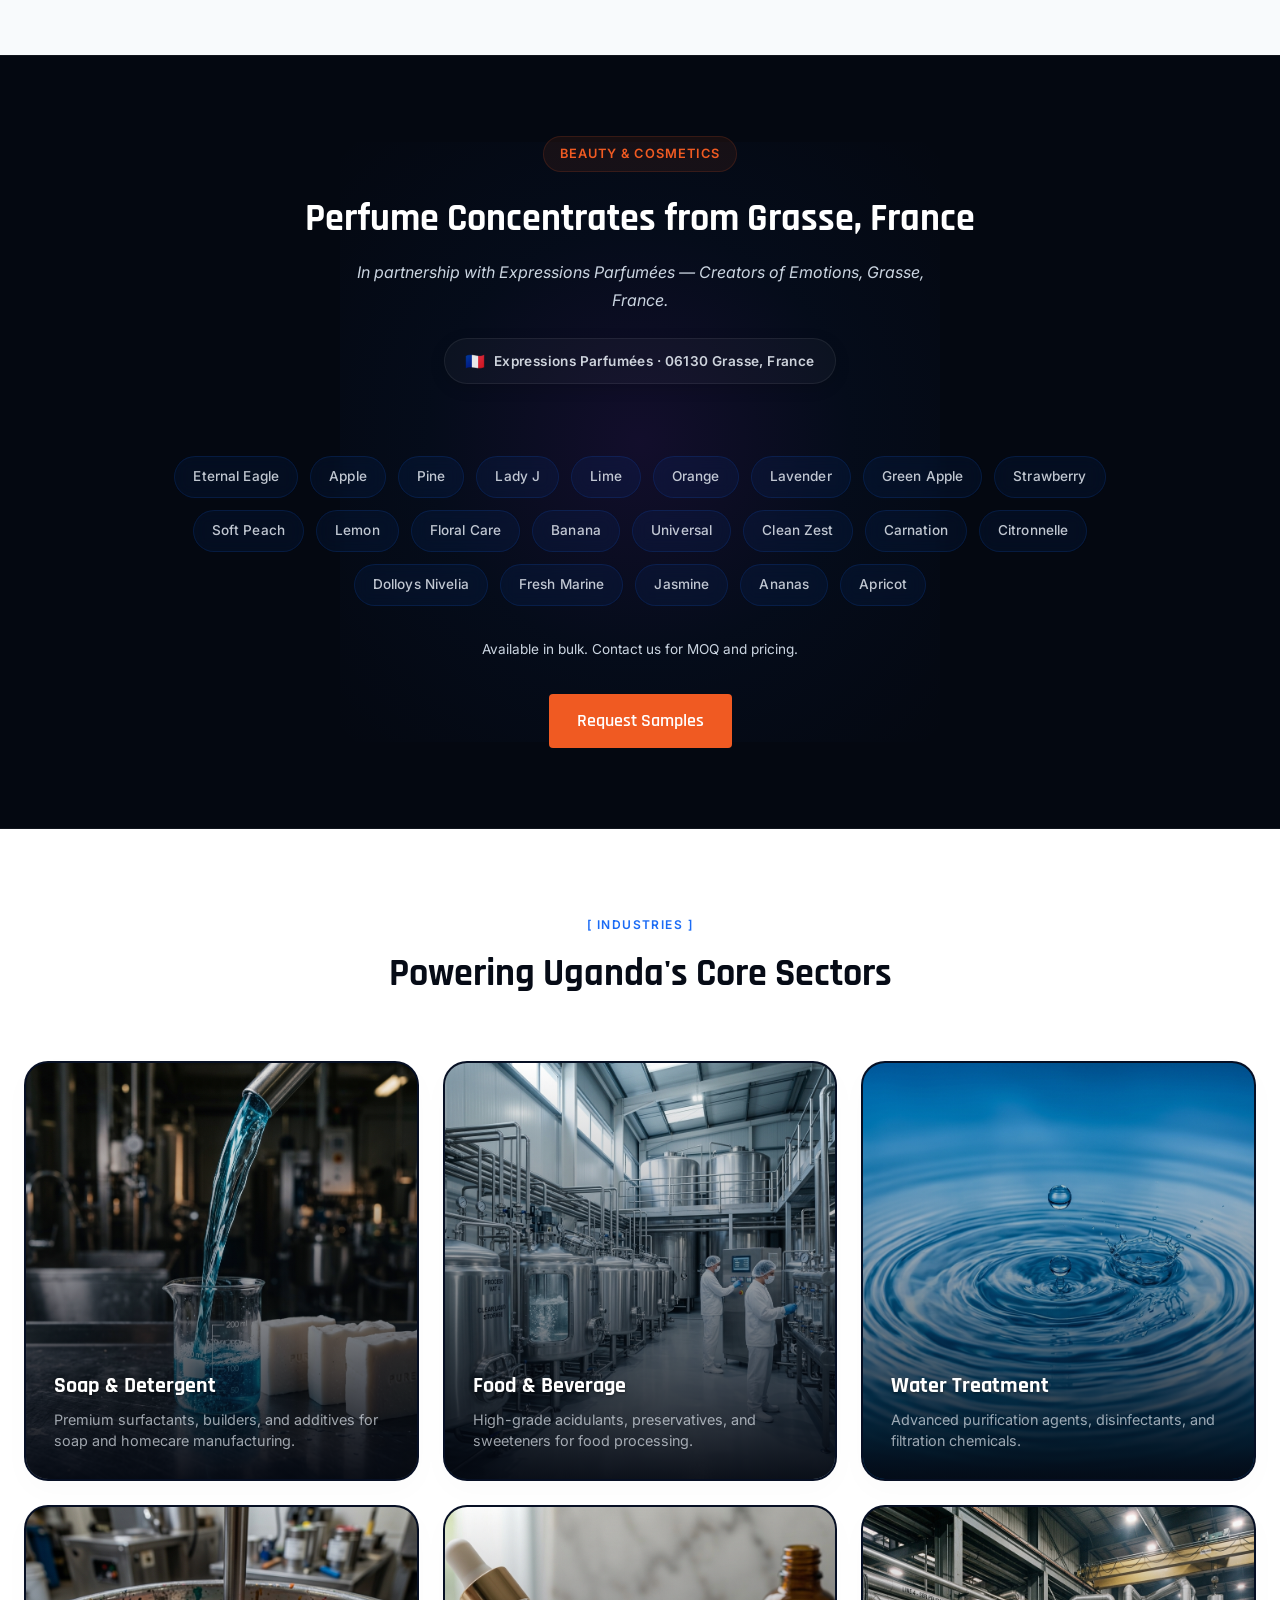
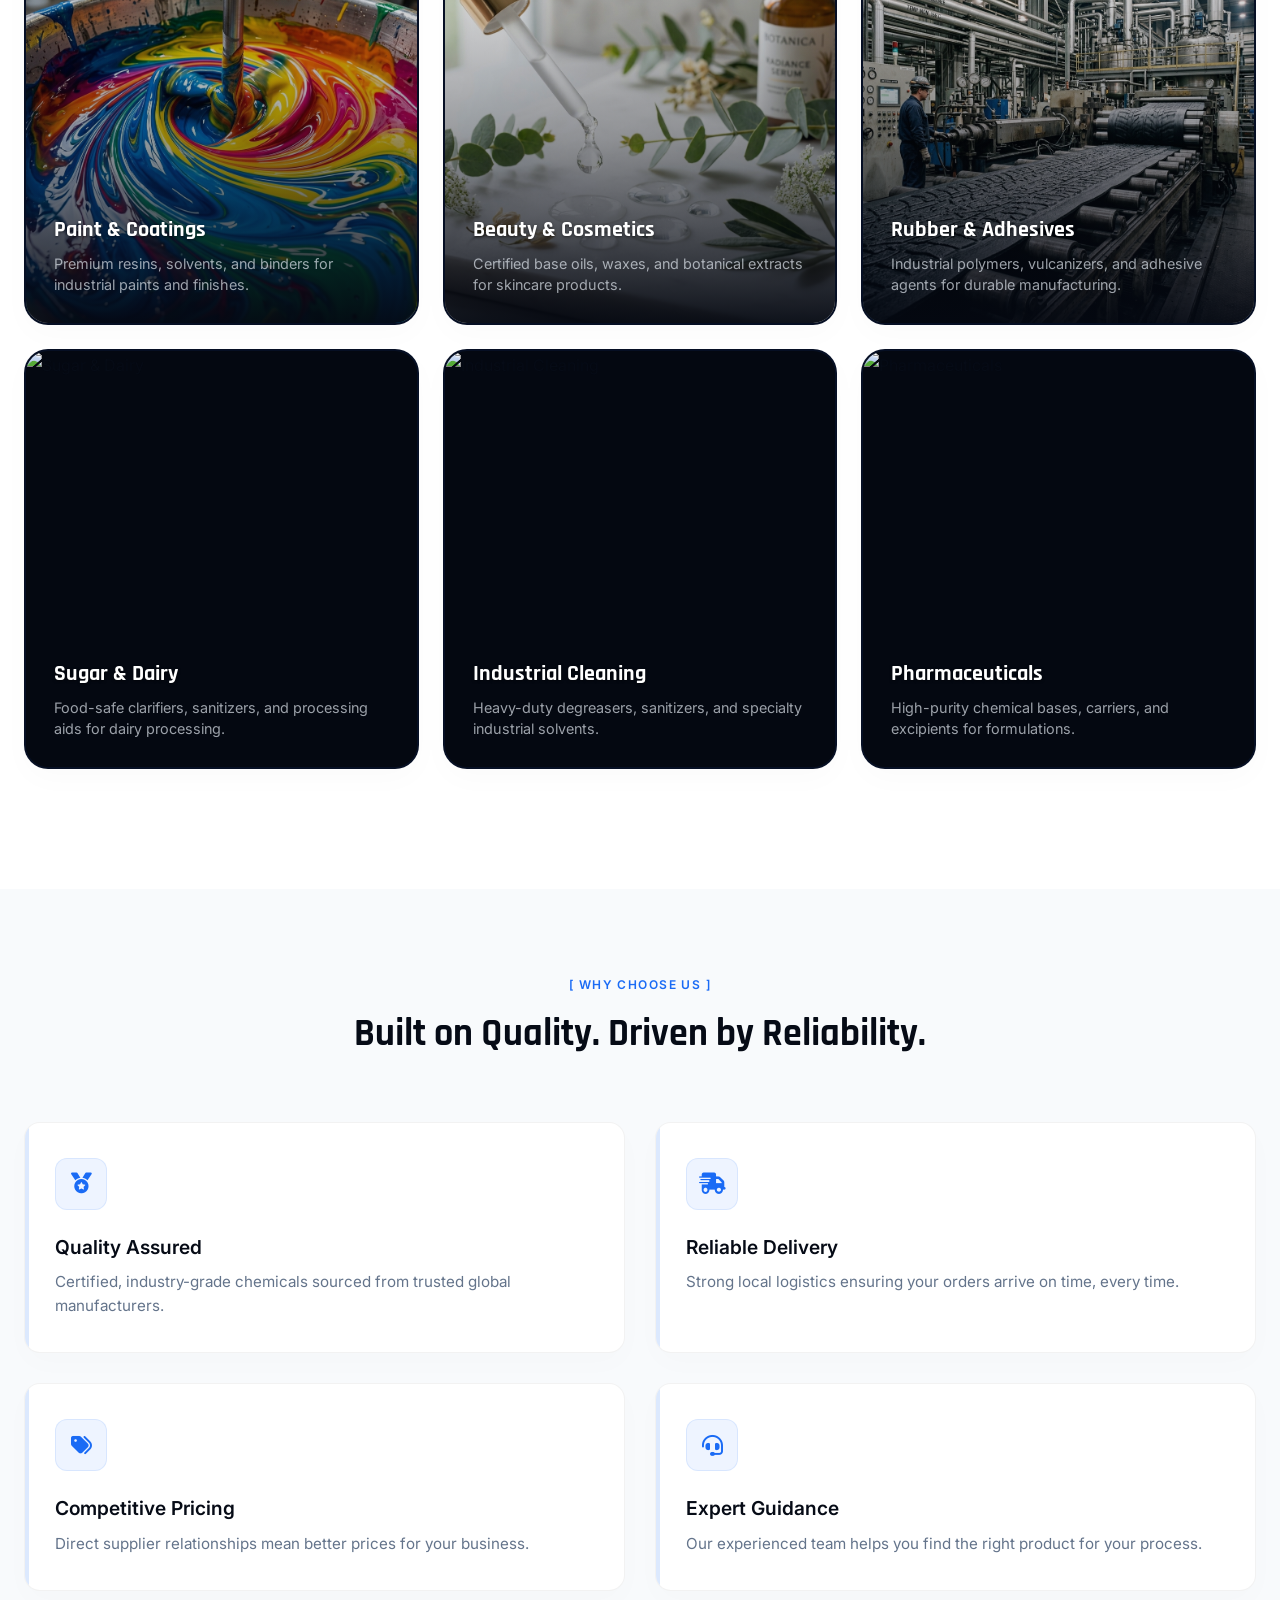
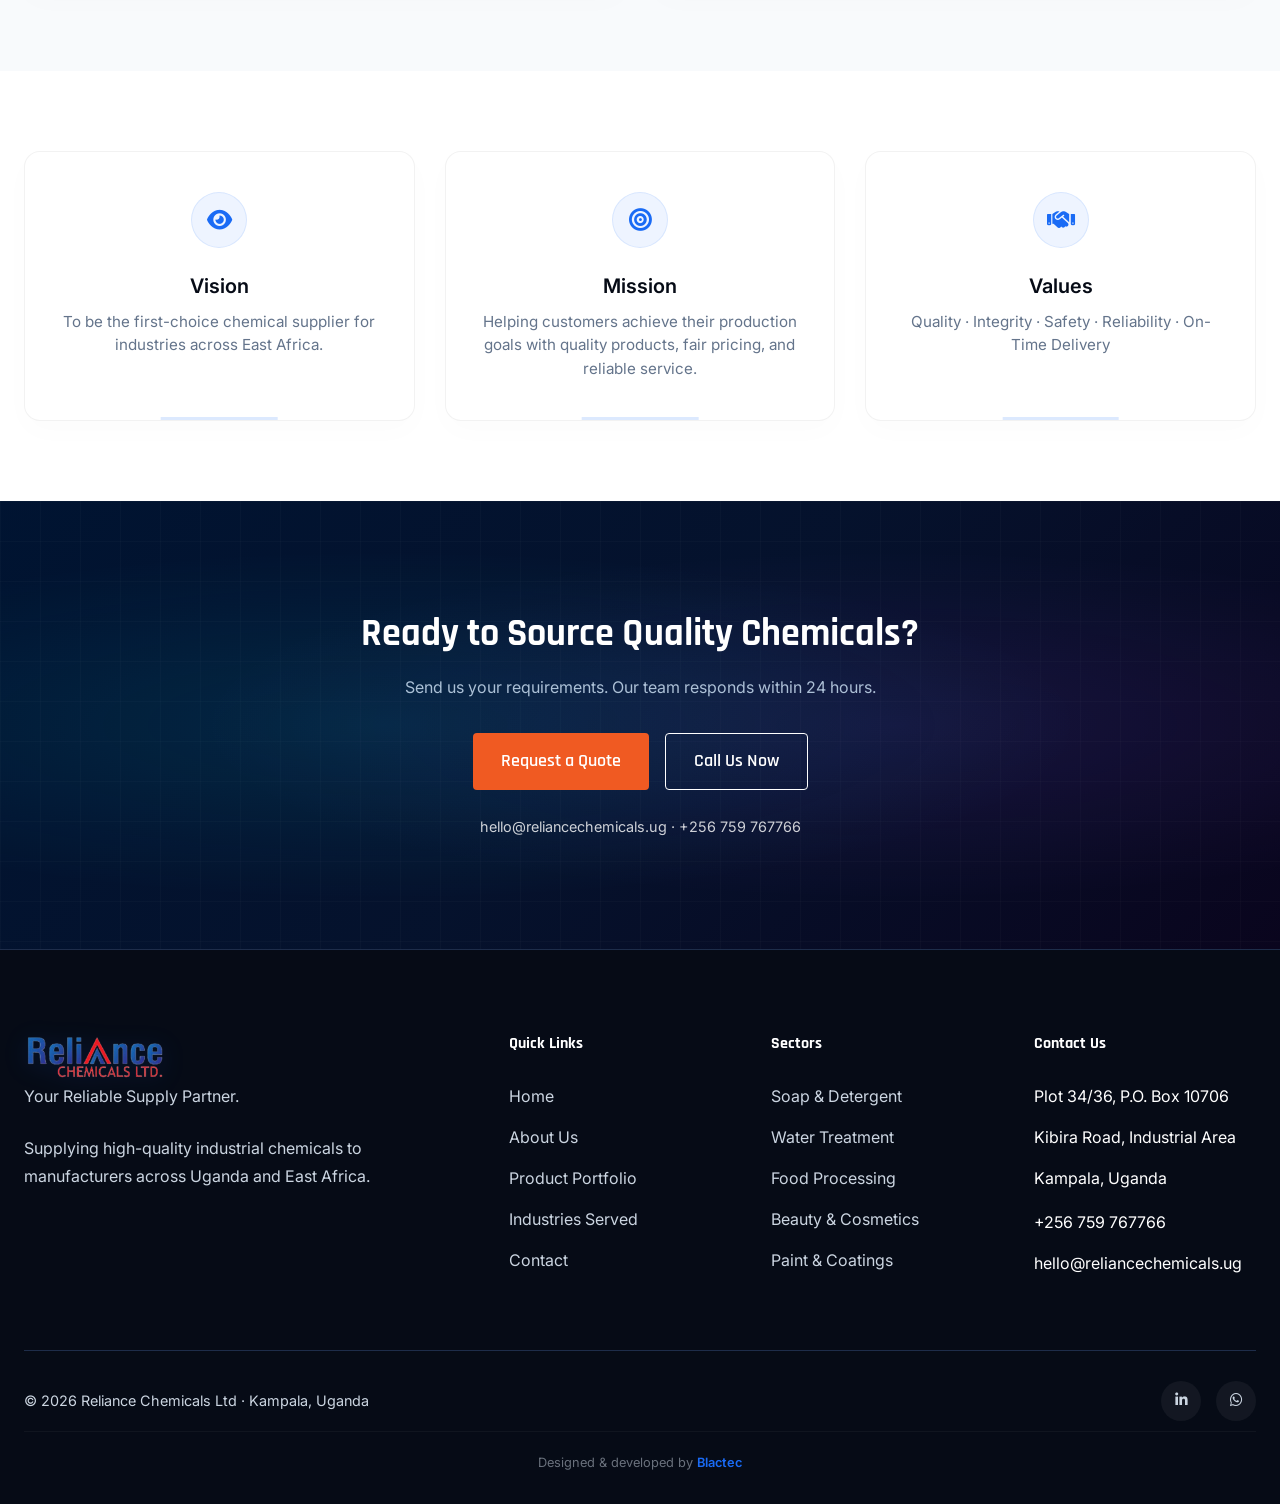
==== commit b218ca5c: "Bugs and Fixes" ====
--- a/index.html
+++ b/index.html
@@ -17,11 +17,13 @@
 </head>
 <body>
 
+  <a href="#main-content" class="skip-link">Skip to content</a>
+
   <!-- Navigation -->
   <nav class="navbar">
     <div class="container">
       <a href="index.html" class="nav-logo"><img src="reliance_logo_transparent.png" alt="Reliance Chemicals Logo" class="logo-img"></a>
-      
+
       <div class="nav-links">
         <a href="index.html" class="active">Home</a>
         <a href="about.html">About</a>
@@ -34,12 +36,12 @@
         <a href="contact.html" class="btn btn-orange">Request Quote</a>
       </div>
 
-      <button class="mobile-menu-btn"><i class="fa-solid fa-bars"></i></button>
+      <button class="mobile-menu-btn" aria-label="Open menu" aria-expanded="false"><i class="fa-solid fa-bars" aria-hidden="true"></i></button>
     </div>
   </nav>
 
   <!-- Mobile Drawer -->
-  <div class="mobile-drawer">
+  <div class="mobile-drawer" role="dialog" aria-modal="true" aria-label="Navigation menu">
     <div class="mobile-drawer-header">
       <a href="index.html" class="nav-logo"><img src="reliance_logo_transparent.png" alt="Reliance Chemicals Logo" class="logo-img"></a>
       <button class="mobile-drawer-close" aria-label="Close menu"><i class="fa-solid fa-times"></i></button>
@@ -60,69 +62,48 @@
   <div class="mobile-overlay"></div>
 
   <!-- Hero Section -->
-  <section class="hero">
-    <img src="https://images.unsplash.com/photo-1563784462386-044fd95e9852?q=80&w=2000&auto=format&fit=crop" alt="Industrial Chemistry" class="hero-bg" loading="lazy">
-    <div class="hero-overlay"></div>
-    
+  <section class="hero" id="main-content">
     <!-- Ambient Glows -->
-    <div class="hero-glow-1"></div>
-    <div class="hero-glow-2"></div>
-    
-    <!-- Floating Chemical Molecules -->
-    <div class="hero-molecule hero-molecule-1">
-      <svg width="120" height="120" viewBox="0 0 120 120" fill="none" xmlns="http://www.w3.org/2000/svg">
-        <path d="M60 10L100 33.1V79.4L60 102.5L20 79.4V33.1L60 10Z" stroke="rgba(26, 107, 245, 0.25)" stroke-width="2"/>
-        <path d="M60 20L91.3 38.1V74.4L60 92.5L28.7 74.4V38.1L60 20Z" stroke="rgba(26, 107, 245, 0.15)" stroke-width="1.5" stroke-dasharray="4 4"/>
-        <circle cx="60" cy="10" r="4" fill="var(--blue)"/>
-        <circle cx="100" cy="33.1" r="4" fill="var(--blue)"/>
-        <circle cx="100" cy="79.4" r="4" fill="var(--blue)"/>
-        <circle cx="60" cy="102.5" r="4" fill="var(--blue)"/>
-        <circle cx="20" cy="79.4" r="4" fill="var(--blue)"/>
-        <circle cx="20" cy="33.1" r="4" fill="var(--blue)"/>
-      </svg>
-    </div>
-    <div class="hero-molecule hero-molecule-2">
-      <svg width="140" height="140" viewBox="0 0 140 140" fill="none" xmlns="http://www.w3.org/2000/svg">
-        <path d="M70 15L120 43.9V101.7L70 130.6L20 101.7V43.9L70 15Z" stroke="rgba(240, 90, 34, 0.25)" stroke-width="2"/>
-        <circle cx="70" cy="15" r="4.5" fill="var(--orange)"/>
-        <circle cx="120" cy="43.9" r="4.5" fill="var(--orange)"/>
-        <circle cx="20" cy="101.7" r="4.5" fill="var(--orange)"/>
-        <path d="M66 26.5L111 52.5" stroke="rgba(240, 90, 34, 0.2)" stroke-width="1.5"/>
-        <path d="M25 96.5V49.5" stroke="rgba(240, 90, 34, 0.2)" stroke-width="1.5"/>
-      </svg>
-    </div>
-    <div class="hero-molecule hero-molecule-3">
-      <svg width="80" height="80" viewBox="0 0 80 80" fill="none" xmlns="http://www.w3.org/2000/svg">
-        <path d="M40 8L66 23v30L40 68L14 53v-30L40 8Z" stroke="rgba(255, 255, 255, 0.15)" stroke-width="1.5"/>
-        <circle cx="40" cy="8" r="3" fill="#ffffff"/>
-        <circle cx="66" cy="53" r="3" fill="#ffffff"/>
-        <circle cx="14" cy="23" r="3" fill="#ffffff"/>
-      </svg>
-    </div>
-    
-    <div class="container hero-content" data-aos="fade-up">
-      <div class="hero-logo-container">
-        <img src="reliance_logo_transparent.png" alt="Reliance Chemicals Logo" class="hero-logo-img">
-      </div>
-      <span class="label label-orange">[ INDUSTRIAL CHEMICALS &middot; KAMPALA, UGANDA ]</span>
-      <h1 class="hero-title">
-        <span class="hero-title-main">Reliance Chemicals</span>
-        <span class="hero-title-sub">Your Reliable Supply Partner</span>
-      </h1>
-      <p class="hero-subline">Quality industrial chemicals &mdash; reliably sourced, competitively priced, delivered across East Africa.</p>
+    <div class="hero-glow-1" aria-hidden="true"></div>
+    <div class="hero-glow-2" aria-hidden="true"></div>
+
+    <!-- Floating/Bouncing Lab & Chemical Icons -->
+    <div class="hero-floating-icon icon-flask" aria-hidden="true"><i class="fa-solid fa-flask"></i></div>
+    <div class="hero-floating-icon icon-vial" aria-hidden="true"><i class="fa-solid fa-vial"></i></div>
+    <div class="hero-floating-icon icon-atom" aria-hidden="true"><i class="fa-solid fa-atom"></i></div>
+    <div class="hero-floating-icon icon-dna" aria-hidden="true"><i class="fa-solid fa-dna"></i></div>
+    <div class="hero-floating-icon icon-microscope" aria-hidden="true"><i class="fa-solid fa-microscope"></i></div>
+    <div class="hero-floating-icon icon-droplet" aria-hidden="true"><i class="fa-solid fa-droplet"></i></div>
+
+    <div class="container hero-container" data-aos="fade-up">
+      <div class="hero-text-col">
+        <h1 class="hero-title">
+          <span class="hero-title-main">Industrial Chemicals,</span>
+          <span class="hero-title-sub">Reliably Delivered.</span>
+        </h1>
+
+        <p class="hero-subline">Uganda's trusted chemical supply partner &mdash; quality sourced globally, delivered across East Africa with precision and speed.</p>
+
+        <div class="hero-buttons">
+          <a href="products.html" class="btn btn-hero-white" id="hero-explore-btn">Explore Products &rarr;</a>
+          <a href="contact.html" class="btn btn-hero-outline" id="hero-quote-btn">Request a Quote <i class="fa-solid fa-phone"></i></a>
+        </div>
+
+        <div class="hero-trust">
+          <span><i class="fa-solid fa-circle-check"></i> Quality Assured</span>
+          <span><i class="fa-solid fa-truck-fast"></i> Prompt Delivery</span>
+          <span><i class="fa-solid fa-tags"></i> Competitive Pricing</span>
+          <span><i class="fa-solid fa-globe"></i> Global Sourcing</span>
+        </div>
+      </div>
       
-      <div class="hero-buttons">
-        <a href="products.html" class="btn btn-blue">Explore Products</a>
-        <a href="contact.html" class="btn btn-orange">Request a Quote</a>
-      </div>
-      
-      <div class="hero-trust">
-        <span><i class="fa-solid fa-circle-check"></i> Quality Assured</span>
-        <span><i class="fa-solid fa-truck-fast"></i> Prompt Delivery</span>
-        <span><i class="fa-solid fa-tags"></i> Competitive Pricing</span>
-      </div>
-    </div>
-    <div class="scroll-indicator"><i class="fa-solid fa-chevron-down"></i></div>
+      <div class="hero-img-col">
+        <div class="hero-img-wrapper">
+          <img src="images/hero_chemical_supply.png" alt="Reliance Chemicals Industrial Supply Beaker" class="hero-main-img">
+        </div>
+      </div>
+    </div>
+    <div class="scroll-indicator" aria-hidden="true"><i class="fa-solid fa-chevron-down"></i></div>
   </section>
 
   <!-- Stats Bar -->
@@ -182,7 +163,7 @@
         <a href="about.html" class="about-learn-more">Learn More about RCL <i class="fa-solid fa-arrow-right"></i></a>
       </div>
       <div class="about-image-container" data-aos="fade-left">
-        <img src="https://images.unsplash.com/photo-1586528116311-ad8dd3c8310d?q=80&w=1200&auto=format&fit=crop" alt="Warehouse storage" loading="lazy">
+        <img src="https://images.unsplash.com/photo-1532187863486-abf9dbad1b69?q=80&w=1200&auto=format&fit=crop" alt="Chemical laboratory" loading="lazy">
         <div class="about-stats-badge">
           <i class="fa-solid fa-award"></i>
           <div>
--- a/css/styles.css
+++ b/css/styles.css
@@ -225,7 +225,7 @@
   height: 100%;
   background: linear-gradient(to right, rgba(255,255,255,0) 0%, rgba(255,255,255,0.2) 50%, rgba(255,255,255,0) 100%);
   transform: skewX(-20deg);
-  transition: all 0.5s ease;
+  transition: left 0.5s ease;
 }
 
 .btn:hover::after {
@@ -564,239 +564,365 @@
    ========================================================================== */
 .hero {
   position: relative;
-  min-height: 100vh;
-  background-color: var(--navy);
+  min-height: 90vh;
+  background-color: #0C101B; /* Sleek dark navy matching the user's color */
   display: flex;
   align-items: center;
   overflow: hidden;
-  padding-top: 80px; /* offset nav */
-}
-
-.hero-bg {
-  position: absolute;
-  top: 0;
-  left: 0;
-  width: 100%;
-  height: 100%;
-  object-fit: cover;
-  opacity: 0.28;
-  z-index: 1;
-  animation: kenburns 25s infinite alternate linear;
-}
-
-.hero-overlay {
-  position: absolute;
-  top: 0;
-  left: 0;
-  width: 100%;
-  height: 100%;
-  background: linear-gradient(180deg, rgba(6, 11, 22, 0.82) 0%, rgba(6, 11, 22, 0.45) 50%, rgba(6, 11, 22, 0.96) 100%);
-  z-index: 2;
-}
-
-/* Ambient glow blobs */
+  padding: 120px 0 80px; /* Offset fixed navbar */
+}
+
+/* Ambient glow blobs styled for the premium dark theme */
 .hero-glow-1 {
   position: absolute;
-  top: 20%;
-  left: 15%;
-  width: 450px;
-  height: 450px;
-  background: radial-gradient(circle, rgba(26, 107, 245, 0.16) 0%, rgba(0,0,0,0) 70%);
+  top: 10%;
+  left: 5%;
+  width: 500px;
+  height: 500px;
+  background: radial-gradient(circle, rgba(26, 107, 245, 0.18) 0%, rgba(0,0,0,0) 70%);
   border-radius: 50%;
-  z-index: 2;
+  z-index: 1;
   pointer-events: none;
-  filter: blur(80px);
+  filter: blur(90px);
   animation: pulse-glow-1 12s infinite alternate ease-in-out;
 }
 
 .hero-glow-2 {
   position: absolute;
-  bottom: 15%;
-  right: 10%;
-  width: 500px;
-  height: 500px;
-  background: radial-gradient(circle, rgba(240, 90, 34, 0.12) 0%, rgba(0,0,0,0) 70%);
+  bottom: 10%;
+  right: 5%;
+  width: 550px;
+  height: 550px;
+  background: radial-gradient(circle, rgba(0, 212, 240, 0.12) 0%, rgba(0,0,0,0) 70%);
   border-radius: 50%;
-  z-index: 2;
+  z-index: 1;
   pointer-events: none;
-  filter: blur(90px);
+  filter: blur(100px);
   animation: pulse-glow-2 16s infinite alternate-reverse ease-in-out;
 }
 
 @keyframes pulse-glow-1 {
   0% { transform: scale(1) translate(0, 0); opacity: 0.7; }
-  100% { transform: scale(1.15) translate(40px, -20px); opacity: 0.9; }
+  100% { transform: scale(1.15) translate(30px, -15px); opacity: 0.9; }
 }
 
 @keyframes pulse-glow-2 {
   0% { transform: scale(1) translate(0, 0); opacity: 0.6; }
-  100% { transform: scale(1.2) translate(-30px, 30px); opacity: 0.8; }
-}
-
-/* Floating Chemical Molecules */
-.hero-molecule {
+  100% { transform: scale(1.2) translate(-25px, 25px); opacity: 0.8; }
+}
+
+.hero .container {
+  position: relative;
+  z-index: 4;
+}
+
+/* Two-column layout grid */
+.hero-container {
+  display: grid;
+  grid-template-columns: 1.15fr 0.85fr;
+  gap: 60px;
+  align-items: center;
+  text-align: left;
+  width: 100%;
+}
+
+.hero-text-col {
+  display: flex;
+  flex-direction: column;
+  align-items: flex-start;
+}
+
+/* Location pill - redesign to match the clean design theme */
+.hero-pill {
+  display: inline-flex;
+  align-items: center;
+  gap: 10px;
+  background: rgba(255, 255, 255, 0.08);
+  border: 1px solid rgba(255, 255, 255, 0.18);
+  padding: 8px 18px;
+  border-radius: 100px;
+  font-size: 0.75rem;
+  font-weight: 600;
+  letter-spacing: 0.1em;
+  color: var(--white);
+  text-transform: uppercase;
+  backdrop-filter: blur(10px);
+  -webkit-backdrop-filter: blur(10px);
+  margin-bottom: 1.8rem;
+}
+
+.hero-pill-dot {
+  width: 7px;
+  height: 7px;
+  border-radius: 50%;
+  background: var(--white);
+  box-shadow: 0 0 8px rgba(255, 255, 255, 0.8);
+  animation: pulse-dot 2s infinite;
+}
+
+@keyframes pulse-dot {
+  0%, 100% { transform: scale(1); opacity: 1; }
+  50% { transform: scale(1.4); opacity: 0.7; }
+}
+
+.hero-title {
+  font-size: clamp(2.4rem, 4.2vw, 3.8rem) !important;
+  line-height: 1.15 !important;
+  font-weight: 700;
+  margin-bottom: 1.4rem !important;
+  letter-spacing: -0.015em;
+  color: var(--white);
+}
+
+.hero-title-main {
+  display: block;
+  color: var(--white);
+}
+
+.hero-title-sub {
+  display: block;
+  color: var(--white);
+  margin-top: 0.2rem;
+  background: none;
+  -webkit-text-fill-color: initial;
+  background-clip: initial;
+  filter: none;
+}
+
+.hero-subline {
+  font-size: 1.05rem;
+  color: rgba(255, 255, 255, 0.85);
+  margin-bottom: 2.5rem;
+  max-width: 580px;
+  line-height: 1.65;
+}
+
+/* Buttons matching reference layout styling exactly */
+.hero-buttons {
+  display: flex;
+  justify-content: flex-start;
+  gap: 1.2rem;
+  margin-bottom: 2.8rem;
+  flex-wrap: wrap;
+  width: 100%;
+}
+
+.hero-buttons .btn {
+  border-radius: 100px;
+  padding: 14px 34px;
+  font-size: 0.95rem;
+  font-family: var(--font-body);
+  font-weight: 600;
+  transition: all 0.4s cubic-bezier(0.16, 1, 0.3, 1);
+  box-shadow: 0 4px 15px rgba(0, 0, 0, 0.2);
+  display: inline-flex;
+  align-items: center;
+  gap: 10px;
+  height: 52px;
+}
+
+/* White Solid Button */
+.btn-hero-white {
+  background-color: var(--white) !important;
+  color: #0C101B !important;
+  border: 1px solid var(--white) !important;
+}
+
+.btn-hero-white:hover {
+  background-color: rgba(255, 255, 255, 0.9) !important;
+  transform: translateY(-3px);
+  box-shadow: 0 8px 22px rgba(26, 107, 245, 0.25) !important;
+}
+
+/* Outlined White Button */
+.btn-hero-outline {
+  background-color: transparent !important;
+  color: var(--white) !important;
+  border: 1.5px solid rgba(255, 255, 255, 0.5) !important;
+}
+
+.btn-hero-outline:hover {
+  background-color: rgba(255, 255, 255, 0.08) !important;
+  border-color: var(--white) !important;
+  transform: translateY(-3px);
+  box-shadow: 0 8px 22px rgba(255, 255, 255, 0.05) !important;
+}
+
+/* Trust Badges - clean layout matching */
+.hero-trust {
+  display: flex;
+  justify-content: flex-start;
+  gap: 1rem;
+  color: rgba(255, 255, 255, 0.8);
+  font-size: 0.85rem;
+  font-weight: 500;
+  flex-wrap: wrap;
+}
+
+.hero-trust span {
+  display: inline-flex;
+  align-items: center;
+  gap: 8px;
+  background: rgba(255, 255, 255, 0.05);
+  border: 1px solid rgba(255, 255, 255, 0.12);
+  padding: 8px 18px;
+  border-radius: 100px;
+  backdrop-filter: blur(10px);
+  -webkit-backdrop-filter: blur(10px);
+  transition: all 0.3s ease;
+}
+
+.hero-trust span:hover {
+  background: rgba(255, 255, 255, 0.12);
+  transform: translateY(-2px);
+}
+
+.hero-trust span i {
+  color: var(--white) !important; /* Keep icons clean white */
+}
+
+/* Right column image styles */
+.hero-img-col {
+  display: flex;
+  justify-content: center;
+  align-items: center;
+  width: 100%;
+}
+
+.hero-img-wrapper {
+  width: 100%;
+  max-width: 480px;
+  position: relative;
+  z-index: 2;
+}
+
+.hero-main-img {
+  width: 100%;
+  height: auto;
+  aspect-ratio: 1 / 1;
+  object-fit: cover;
+  border-radius: 24px;
+  box-shadow: 0 20px 45px rgba(0, 0, 0, 0.4);
+  border: 4px solid rgba(255, 255, 255, 0.08);
+  transition: transform 0.6s cubic-bezier(0.16, 1, 0.3, 1), box-shadow 0.6s ease;
+}
+
+.hero-img-wrapper:hover .hero-main-img {
+  transform: translateY(-6px) scale(1.02);
+  box-shadow: 0 28px 55px rgba(26, 107, 245, 0.15);
+}
+
+/* Floating/Bouncing Lab & Chemical Icons styling */
+.hero-floating-icon {
   position: absolute;
   z-index: 2;
+  font-size: clamp(2rem, 4vw, 3.2rem);
   pointer-events: none;
-  opacity: 0.35;
-  filter: drop-shadow(0 0 15px rgba(26, 107, 245, 0.15));
-  transition: opacity 0.5s ease;
-}
-
-.hero-molecule-1 {
-  top: 15%;
-  left: 5%;
-  animation: float-mol-1 20s infinite ease-in-out;
-}
-
-.hero-molecule-2 {
-  bottom: 15%;
-  right: 4%;
-  animation: float-mol-2 25s infinite ease-in-out;
-}
-
-.hero-molecule-3 {
-  top: 45%;
+}
+
+.icon-flask {
+  top: 18%;
+  left: 8%;
+  color: rgba(0, 212, 240, 0.06); /* subtle cyan glow tint */
+  animation: float-slow 8s infinite ease-in-out;
+}
+
+.icon-vial {
+  bottom: 22%;
+  left: 6%;
+  color: rgba(240, 90, 34, 0.06); /* subtle orange tint */
+  font-size: 2.2rem;
+  animation: bounce-slow 10s infinite ease-in-out;
+}
+
+.icon-atom {
+  top: 14%;
+  right: 48%;
+  color: rgba(160, 100, 255, 0.06); /* subtle purple tint */
+  animation: float-slow-reverse 9s infinite ease-in-out;
+}
+
+.icon-dna {
+  bottom: 12%;
+  right: 50%;
+  color: rgba(100, 220, 180, 0.06); /* subtle green tint */
+  font-size: 2.5rem;
+  animation: bounce-slow-reverse 11s infinite ease-in-out;
+}
+
+.icon-microscope {
+  top: 25%;
   right: 8%;
-  opacity: 0.2;
-  animation: float-mol-1 22s infinite alternate ease-in-out;
-}
-
-@keyframes float-mol-1 {
-  0% { transform: translateY(0) rotate(0deg) scale(0.9); }
-  50% { transform: translateY(-20px) rotate(15deg) scale(1); }
-  100% { transform: translateY(0) rotate(0deg) scale(0.9); }
-}
-
-@keyframes float-mol-2 {
-  0% { transform: translateY(0) rotate(0deg) scale(1); }
-  50% { transform: translateY(25px) rotate(-18deg) scale(0.9); }
-  100% { transform: translateY(0) rotate(0deg) scale(1); }
-}
-
-.hero .container {
-  position: relative;
-  z-index: 3;
-}
-
-.hero-content {
-  max-width: 820px;
-  margin: 0 auto;
-  text-align: center;
-}
-
-/* Premium Typography Tagline */
-.hero-title {
-  font-size: clamp(2.6rem, 4.8vw, 4.4rem) !important;
-  line-height: 1.12 !important;
-  font-weight: 700;
-  margin-bottom: 1.5rem !important;
-  letter-spacing: -0.01em;
-  text-transform: none !important;
-}
-
-.hero-title-main {
-  display: block;
-  color: var(--white);
-  text-shadow: 0 4px 20px rgba(0, 0, 0, 0.6);
-  font-family: var(--font-heading);
-}
-
-.hero-title-sub {
-  display: block;
-  margin-top: 0.4rem;
-  background: linear-gradient(135deg, #F05A22 0%, #ff8553 100%);
-  -webkit-background-clip: text;
-  -webkit-text-fill-color: transparent;
-  font-family: var(--font-heading);
-  text-shadow: 0 0 40px rgba(240, 90, 34, 0.15);
-}
-
-.hero-subline {
-  font-size: 1.15rem;
-  color: #94A3B8;
-  margin-bottom: 2.8rem;
-  max-width: 680px;
-  margin-left: auto;
-  margin-right: auto;
-  text-shadow: 0 2px 4px rgba(0, 0, 0, 0.3);
-}
-
-.hero-buttons {
-  display: flex;
-  justify-content: center;
-  gap: 1.5rem;
-  margin-bottom: 3.5rem;
-  flex-wrap: wrap;
-}
-
-/* Button Glow Gradients */
-.hero-buttons .btn {
-  border-radius: 100px;
-  padding: 15px 36px;
-  font-size: 1.05rem;
-  box-shadow: 0 4px 15px rgba(0, 0, 0, 0.2);
-  transition: all 0.4s cubic-bezier(0.16, 1, 0.3, 1);
-}
-
-.hero-buttons .btn-blue {
-  background: linear-gradient(135deg, var(--blue) 0%, #3d84ff 100%);
-  color: var(--white);
-  box-shadow: 0 6px 20px rgba(26, 107, 245, 0.3);
-}
-
-.hero-buttons .btn-blue:hover {
-  background: linear-gradient(135deg, #3d84ff 0%, #66a0ff 100%);
-  transform: translateY(-3px);
-  box-shadow: 0 10px 25px rgba(26, 107, 245, 0.45);
-}
-
-.hero-buttons .btn-orange {
-  background: linear-gradient(135deg, var(--orange) 0%, #ff7744 100%);
-  color: var(--white);
-  box-shadow: 0 6px 20px rgba(240, 90, 34, 0.3);
-}
-
-.hero-buttons .btn-orange:hover {
-  background: linear-gradient(135deg, #ff7744 0%, #ff9870 100%);
-  transform: translateY(-3px);
-  box-shadow: 0 10px 25px rgba(240, 90, 34, 0.45);
-}
-
-/* Glassmorphic Trust Badges */
-.hero-trust {
-  display: flex;
-  justify-content: center;
-  gap: 1.5rem;
-  color: var(--grey-text-light);
-  font-size: 0.9rem;
-  flex-wrap: wrap;
-}
-
-.hero-trust span {
-  display: inline-flex;
-  align-items: center;
-  gap: 10px;
-  background: rgba(15, 23, 42, 0.4);
-  border: 1px solid rgba(255, 255, 255, 0.08);
-  padding: 10px 22px;
-  border-radius: 100px;
-  backdrop-filter: blur(12px);
-  -webkit-backdrop-filter: blur(12px);
-  box-shadow: 0 4px 15px rgba(0, 0, 0, 0.1);
-  transition: all 0.3s ease;
-}
-
-.hero-trust span:hover {
-  background: rgba(26, 107, 245, 0.08);
-  border-color: rgba(26, 107, 245, 0.3);
-  color: var(--white);
-  transform: translateY(-2px);
-}
-
-.hero-trust span i {
-  color: var(--blue-hover);
-}
+  color: rgba(255, 255, 255, 0.04);
+  font-size: 2.8rem;
+  animation: float-slow 12s infinite ease-in-out;
+}
+
+.icon-droplet {
+  bottom: 18%;
+  right: 12%;
+  color: rgba(26, 107, 245, 0.07);
+  font-size: 2rem;
+  animation: bounce-slow-reverse 7s infinite ease-in-out;
+}
+
+/* Bouncing and Floating Keyframes */
+@keyframes float-slow {
+  0%, 100% { transform: translateY(0) rotate(0deg); }
+  50% { transform: translateY(-22px) rotate(8deg); }
+}
+
+@keyframes float-slow-reverse {
+  0%, 100% { transform: translateY(0) rotate(0deg); }
+  50% { transform: translateY(-18px) rotate(-10deg); }
+}
+
+@keyframes bounce-slow {
+  0%, 100% { transform: translateY(0) scale(1); }
+  50% { transform: translateY(-14px) scale(0.96) rotate(4deg); }
+}
+
+@keyframes bounce-slow-reverse {
+  0%, 100% { transform: translateY(0) scale(1); }
+  50% { transform: translateY(14px) scale(1.02) rotate(-6deg); }
+}
+
+/* Responsive collapse media query */
+@media (max-width: 991px) {
+  .hero {
+    padding-top: 110px;
+    padding-bottom: 60px;
+    min-height: auto;
+  }
+  
+  .hero-container {
+    grid-template-columns: 1fr;
+    gap: 45px;
+    text-align: center;
+  }
+  
+  .hero-text-col {
+    align-items: center;
+  }
+  
+  .hero-buttons {
+    justify-content: center;
+  }
+  
+  .hero-trust {
+    justify-content: center;
+  }
+  
+  .hero-subline {
+    margin-left: auto;
+    margin-right: auto;
+  }
+  
+  .hero-img-wrapper {
+    max-width: 380px;
+  }
+}
+
 
 .scroll-indicator {
   position: absolute;
@@ -1242,29 +1368,54 @@
    ========================================================================== */
 /* Stats Bar */
 .stats-bar {
-  background-color: var(--navy-mid);
-  border-top: 1px solid var(--border);
-  padding: 40px 0;
+  background: linear-gradient(135deg, rgba(4, 12, 30, 0.98) 0%, rgba(6, 18, 44, 0.98) 100%);
+  border-top: 1px solid rgba(0, 200, 220, 0.18);
+  border-bottom: 1px solid rgba(0, 200, 220, 0.10);
+  padding: 50px 0;
+  position: relative;
+  overflow: hidden;
+}
+.stats-bar::before {
+  content: '';
+  position: absolute;
+  top: 0; left: 0; right: 0; bottom: 0;
+  background:
+    radial-gradient(ellipse at 20% 50%, rgba(0, 180, 220, 0.06) 0%, transparent 60%),
+    radial-gradient(ellipse at 80% 50%, rgba(26, 107, 245, 0.06) 0%, transparent 60%);
+  pointer-events: none;
 }
 .stats-grid {
   display: grid;
   grid-template-columns: repeat(4, 1fr);
   text-align: center;
-  gap: 20px;
+  gap: 0;
+  position: relative;
+}
+.stat-item {
+  padding: 20px;
+  border-right: 1px solid rgba(0, 200, 220, 0.12);
+}
+.stat-item:last-child {
+  border-right: none;
 }
 .stat-number {
   font-family: var(--font-heading);
-  font-size: 2.8rem;
+  font-size: 3.2rem;
   font-weight: 700;
-  color: var(--blue);
+  background: linear-gradient(135deg, #00d4f0 0%, #1A6BF5 100%);
+  -webkit-background-clip: text;
+  -webkit-text-fill-color: transparent;
+  background-clip: text;
   line-height: 1;
-  margin-bottom: 0.5rem;
+  margin-bottom: 0.6rem;
+  filter: drop-shadow(0 0 20px rgba(0, 180, 220, 0.25));
 }
 .stat-label {
-  font-size: 0.85rem;
+  font-size: 0.78rem;
   text-transform: uppercase;
-  color: var(--grey-text-light);
-  letter-spacing: 0.05em;
+  color: rgba(180, 200, 220, 0.7);
+  letter-spacing: 0.1em;
+  font-weight: 600;
 }
 
 /* About Strip Redesign */
@@ -1504,7 +1655,6 @@
   font-weight: 500;
   letter-spacing: 0.01em;
   backdrop-filter: blur(8px);
-  cursor: pointer;
   transition: all 0.3s cubic-bezier(0.165, 0.84, 0.44, 1);
 }
 .fragrance-chip:hover {
@@ -1516,18 +1666,44 @@
 }
 
 .cta-banner {
-  background: 
-    linear-gradient(rgba(11, 21, 40, 0.96), rgba(20, 40, 71, 0.96)),
-    linear-gradient(to right, rgba(255, 255, 255, 0.035) 1px, transparent 1px),
-    linear-gradient(to bottom, rgba(255, 255, 255, 0.035) 1px, transparent 1px);
-  background-size: 100% 100%, 40px 40px, 40px 40px;
+  background:
+    linear-gradient(135deg, rgba(0, 20, 50, 0.98) 0%, rgba(5, 18, 45, 0.98) 50%, rgba(10, 5, 30, 0.98) 100%);
   color: var(--white);
   text-align: center;
-  padding: 100px 0;
+  padding: 110px 0;
   position: relative;
-}
-.cta-banner h2 { color: var(--white); }
-.cta-banner p { color: rgba(255,255,255,0.9); }
+  overflow: hidden;
+}
+.cta-banner::before {
+  content: '';
+  position: absolute;
+  inset: 0;
+  background:
+    radial-gradient(ellipse at 30% 50%, rgba(0, 190, 220, 0.12) 0%, transparent 55%),
+    radial-gradient(ellipse at 70% 50%, rgba(160, 80, 255, 0.10) 0%, transparent 55%),
+    linear-gradient(to right, rgba(255,255,255,0.02) 1px, transparent 1px),
+    linear-gradient(to bottom, rgba(255,255,255,0.02) 1px, transparent 1px);
+  background-size: 100% 100%, 100% 100%, 40px 40px, 40px 40px;
+  pointer-events: none;
+  animation: cta-bg-shift 12s infinite alternate ease-in-out;
+}
+@keyframes cta-bg-shift {
+  0% { opacity: 0.8; }
+  100% { opacity: 1; }
+}
+.cta-banner::after {
+  content: '';
+  position: absolute;
+  top: -2px;
+  left: 10%;
+  right: 10%;
+  height: 2px;
+  background: linear-gradient(90deg, transparent, rgba(0, 210, 240, 0.6), rgba(160, 100, 255, 0.6), transparent);
+  border-radius: 2px;
+}
+.cta-banner h2 { color: var(--white); position: relative; z-index: 1; }
+.cta-banner p { color: rgba(200, 220, 240, 0.85); position: relative; z-index: 1; }
+.cta-banner > .container { position: relative; z-index: 1; }
 
 /* Forms */
 .form-group {
@@ -1724,8 +1900,9 @@
    Animations
    ========================================================================== */
 @keyframes kenburns {
-  0% { transform: scale(1); }
-  100% { transform: scale(1.15); }
+  0% { transform: scale(1) translateX(0); }
+  50% { transform: scale(1.10) translateX(-1%); }
+  100% { transform: scale(1.18) translateX(1%); }
 }
 
 @keyframes bounce {
@@ -2024,6 +2201,9 @@
   .mobile-menu-btn { display: block; }
   .grid-2, .grid-3, .products-grid, .industries-grid { grid-template-columns: 1fr; }
   .stats-grid { grid-template-columns: repeat(2, 1fr); }
+  .stat-item { border-right: none; border-bottom: 1px solid rgba(0, 200, 220, 0.12); }
+  .stat-item:nth-child(2n) { border-right: none; }
+  .stat-item:last-child { border-bottom: none; }
   .hero-buttons { flex-direction: column; }
   .hero-trust { flex-direction: column; gap: 10px; }
   h1 { font-size: 2.5rem; }
@@ -2635,3 +2815,63 @@
   background: rgba(239, 68, 68, 0.03) !important;
   box-shadow: 0 0 0 2px rgba(239, 68, 68, 0.15) !important;
 }
+
+/* ==========================================================================
+   Skip Link (Accessibility)
+   ========================================================================== */
+.skip-link {
+  position: absolute;
+  top: -100%;
+  left: 50%;
+  transform: translateX(-50%);
+  background: var(--blue);
+  color: var(--white);
+  padding: 12px 24px;
+  font-weight: 600;
+  font-family: var(--font-body);
+  font-size: 0.95rem;
+  border-radius: 0 0 8px 8px;
+  z-index: 9999;
+  text-decoration: none;
+  transition: top 0.2s ease;
+}
+.skip-link:focus {
+  top: 0;
+  outline: 3px solid var(--white);
+  outline-offset: 2px;
+}
+
+/* ==========================================================================
+   Reduced Motion
+   ========================================================================== */
+@media (prefers-reduced-motion: reduce) {
+  *,
+  *::before,
+  *::after {
+    animation-duration: 0.01ms !important;
+    animation-iteration-count: 1 !important;
+    transition-duration: 0.01ms !important;
+  }
+
+  .hero-bg {
+    animation: none;
+  }
+  .hero-glow-1,
+  .hero-glow-2,
+  .hero-glow-3 {
+    animation: none;
+  }
+  .hero-molecule {
+    animation: none;
+  }
+  .about-floating-pill {
+    animation: none;
+  }
+  .whatsapp-btn {
+    animation: none;
+    box-shadow: 0 4px 12px rgba(37, 211, 102, 0.3);
+  }
+  .scroll-indicator {
+    animation: none;
+  }
+}
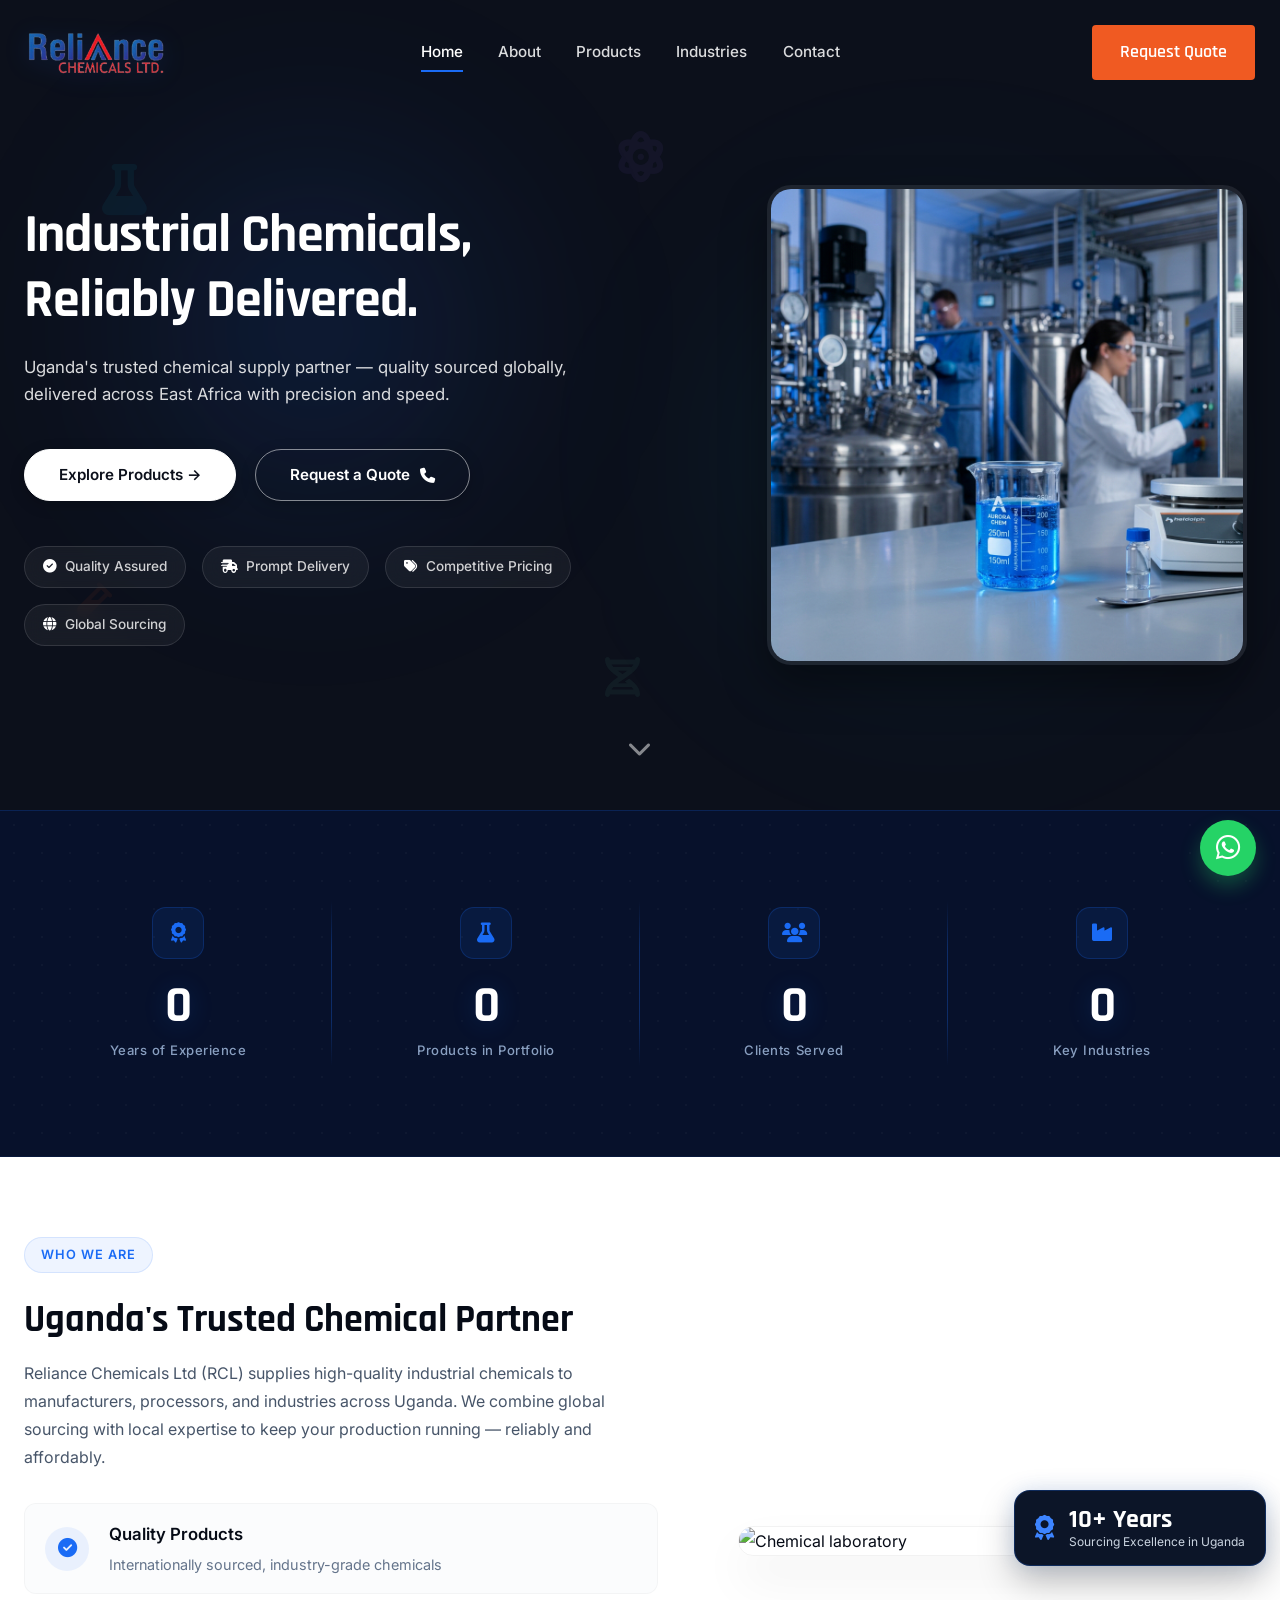
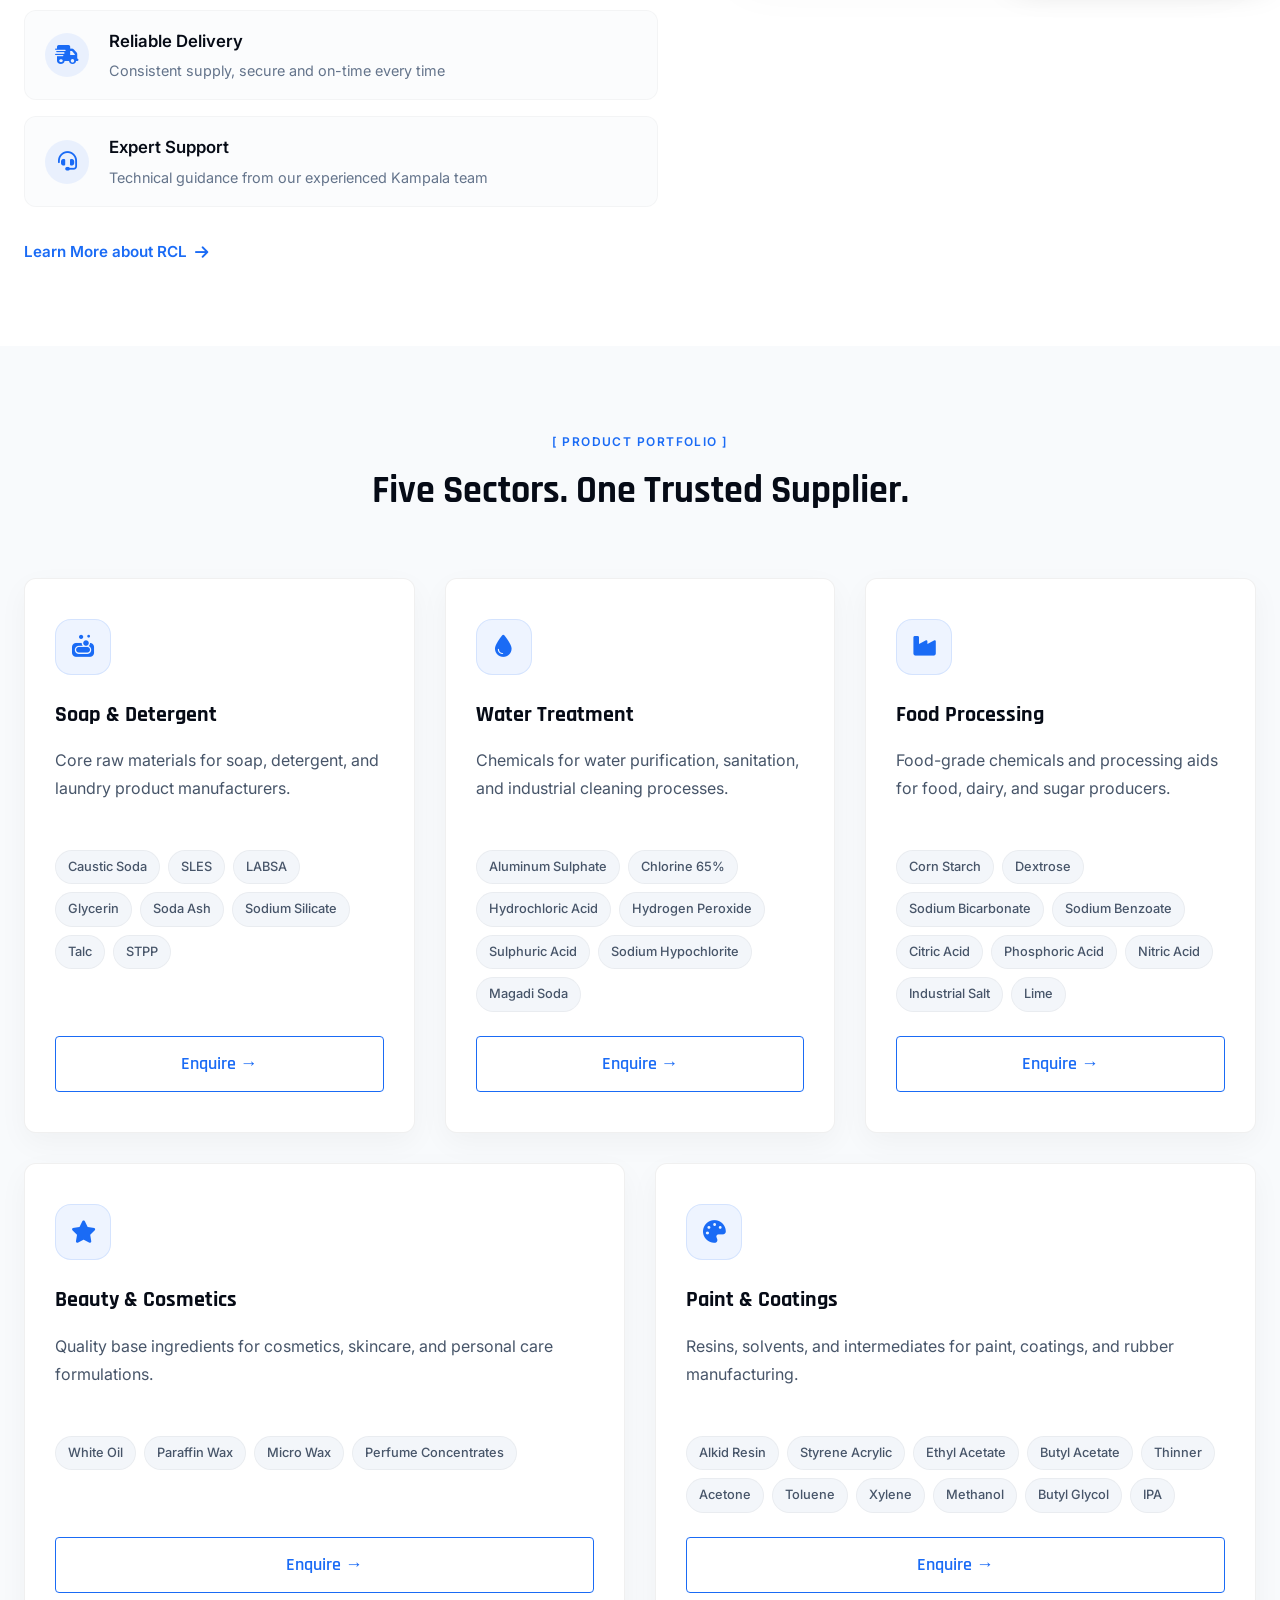
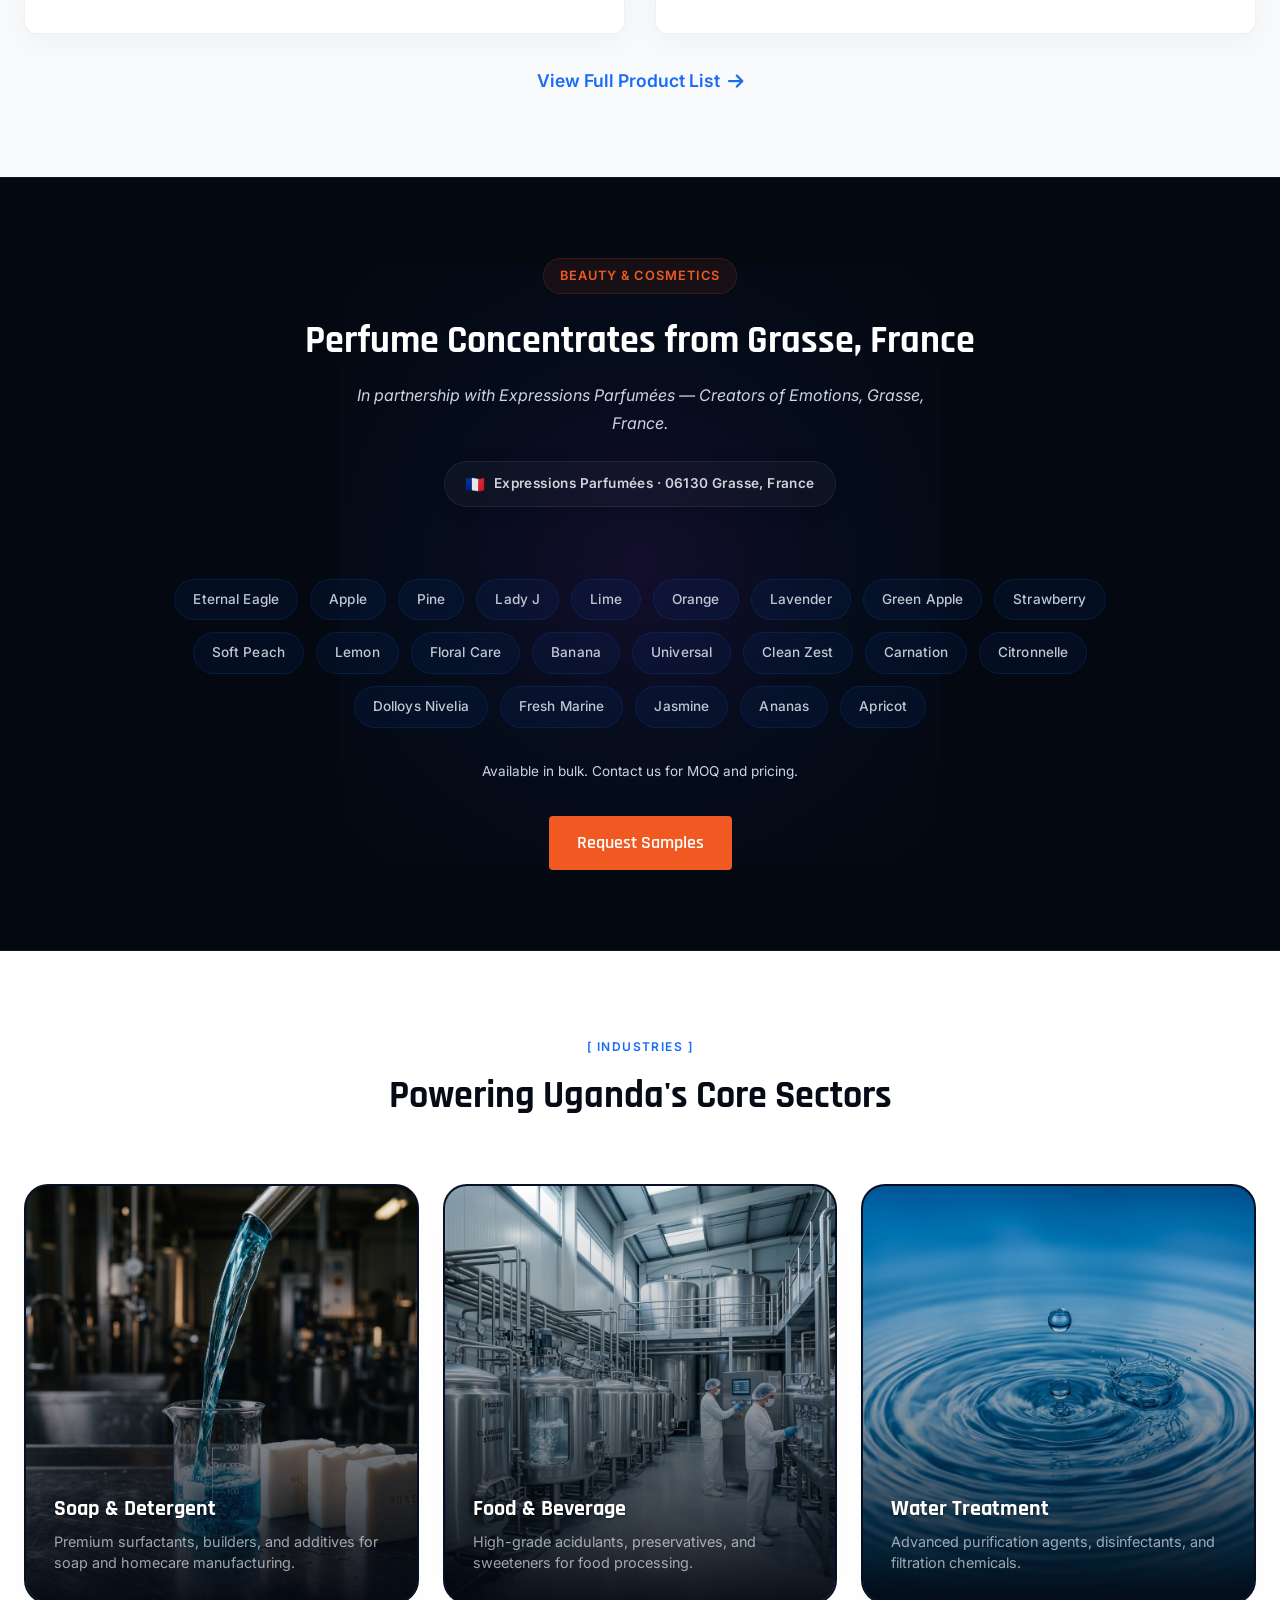
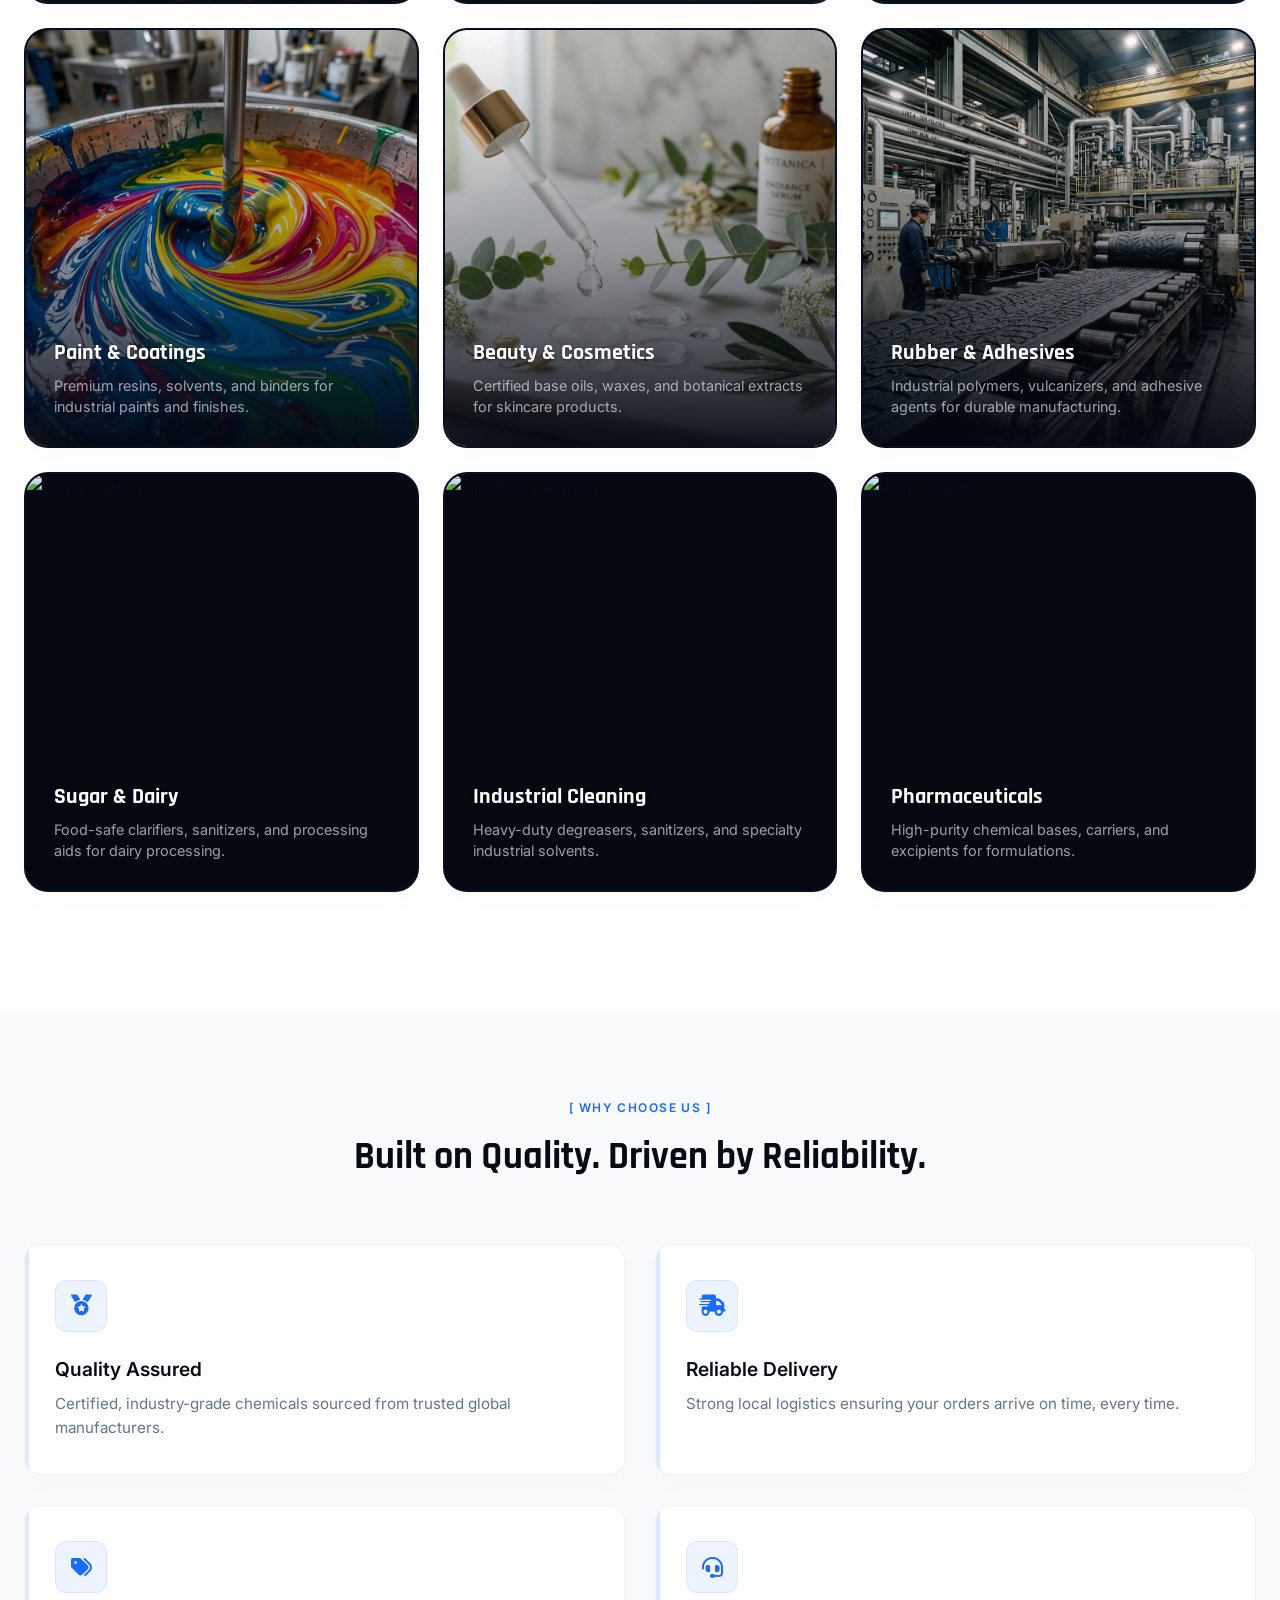
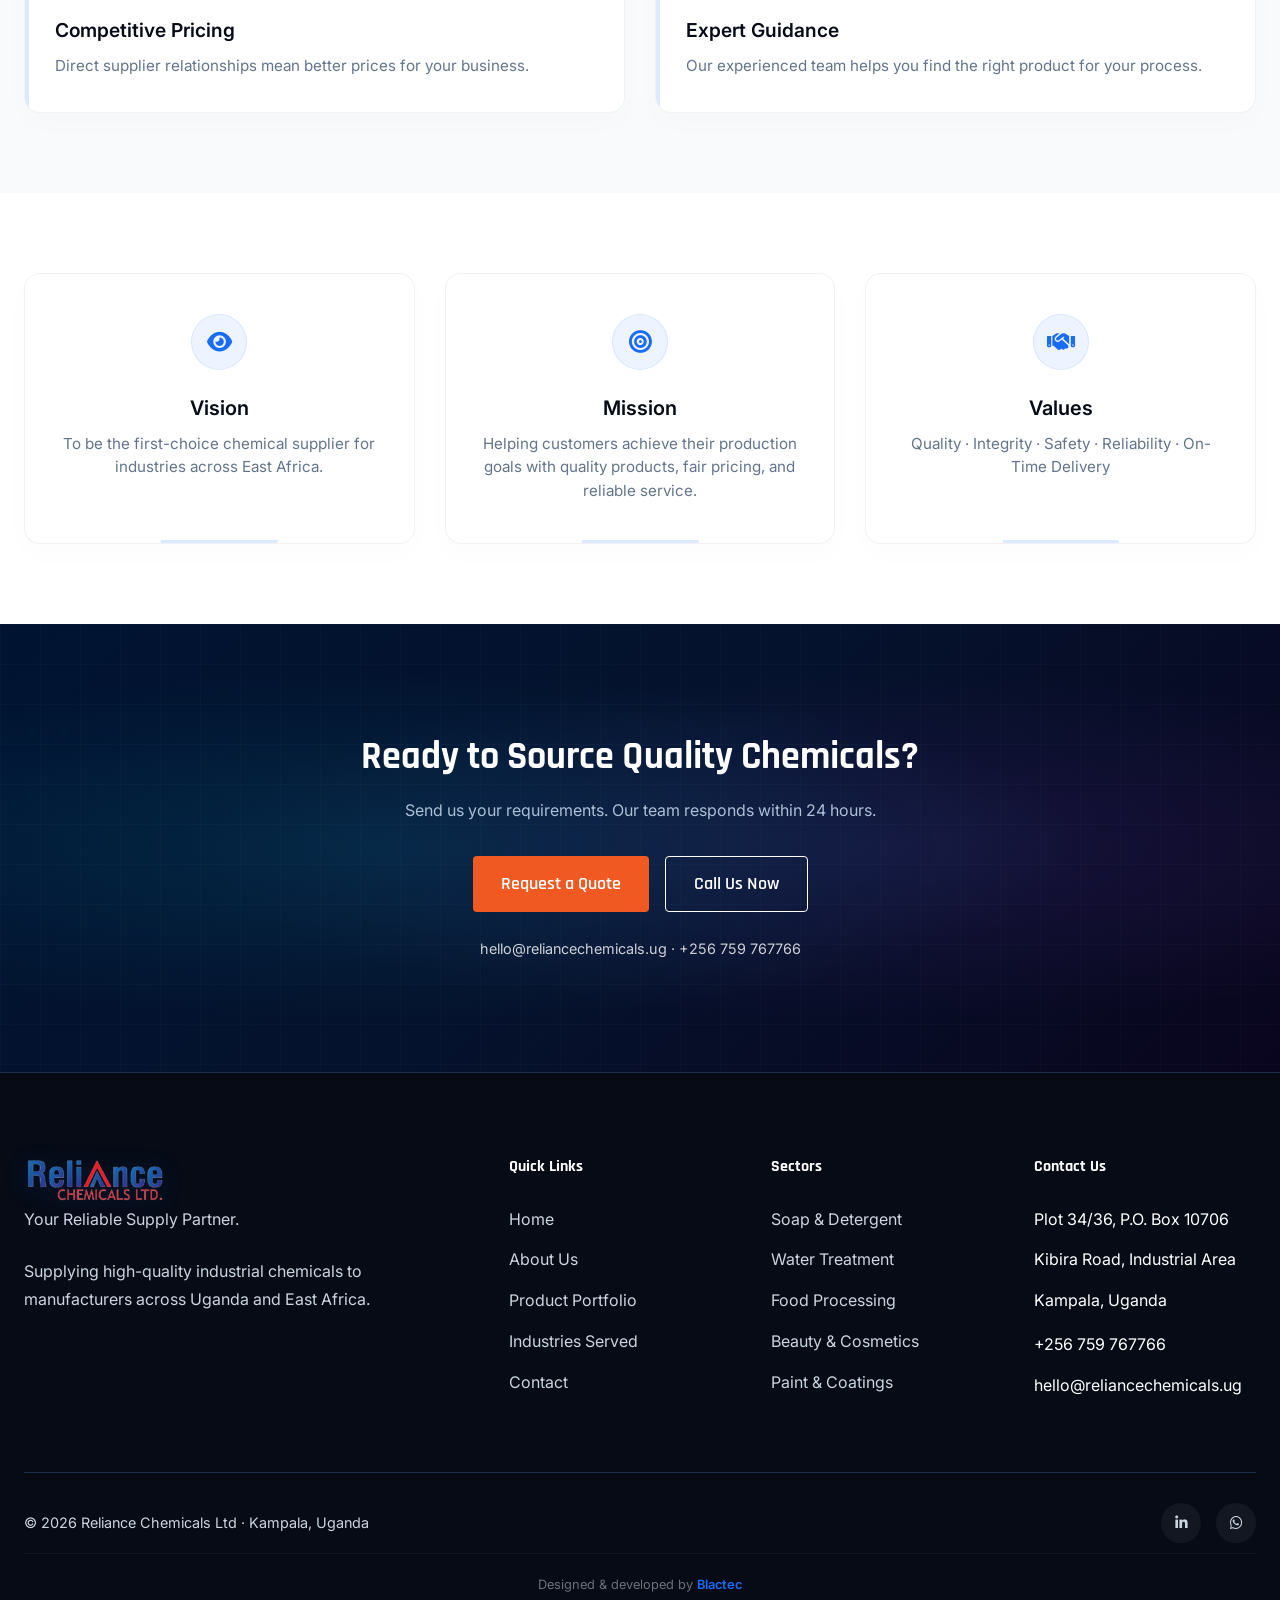
==== commit add4d2f3: "bugs and fixes" ====
--- a/index.html
+++ b/index.html
@@ -6,8 +6,11 @@
   <title>Reliance Chemicals Ltd | Industrial Chemical Supplier &mdash; Kampala, Uganda</title>
   <meta name="description" content="Reliance Chemicals Ltd supplies high-quality industrial chemicals to manufacturers across Uganda and East Africa. Quality assured, reliably delivered.">
   
+  <!-- Favicon -->
+  <link rel="icon" type="image/svg+xml" href="data:image/svg+xml,<svg xmlns='http://www.w3.org/2000/svg' viewBox='0 0 100 100'><rect width='100' height='100' fill='%23060B16'/><rect x='20' y='20' width='60' height='60' rx='8' fill='%231A6BF5'/><circle cx='35' cy='40' r='6' fill='%23F05A22'/><circle cx='65' cy='40' r='6' fill='%23F05A22'/><path d='M35 55 Q50 65 65 55' stroke='%23F05A22' stroke-width='3' fill='none' stroke-linecap='round'/></svg>">
+  
   <!-- CSS -->
-  <link rel="stylesheet" href="css/styles.css?v=2.0">
+  <link rel="stylesheet" href="css/styles.css?v=3.0">
   
   <!-- FontAwesome -->
   <link rel="stylesheet" href="https://cdnjs.cloudflare.com/ajax/libs/font-awesome/6.4.0/css/all.min.css">
@@ -110,20 +113,24 @@
   <section class="stats-bar">
     <div class="container stats-grid">
       <div class="stat-item" data-aos="fade-up" data-aos-delay="0">
-        <div class="stat-number" data-count="15">0</div>
-        <div class="stat-label">YEARS EXPERIENCE</div>
+        <div class="stat-icon-box"><i class="fa-solid fa-award" aria-hidden="true"></i></div>
+        <div class="stat-number" data-count="15" data-suffix="+">0</div>
+        <div class="stat-label">Years of Experience</div>
       </div>
       <div class="stat-item" data-aos="fade-up" data-aos-delay="100">
-        <div class="stat-number" data-count="200">0</div>
-        <div class="stat-label">PRODUCTS PORTFOLIO</div>
+        <div class="stat-icon-box"><i class="fa-solid fa-flask" aria-hidden="true"></i></div>
+        <div class="stat-number" data-count="200" data-suffix="+">0</div>
+        <div class="stat-label">Products in Portfolio</div>
       </div>
       <div class="stat-item" data-aos="fade-up" data-aos-delay="200">
-        <div class="stat-number" data-count="1200">0</div>
-        <div class="stat-label">CLIENTS SERVED</div>
+        <div class="stat-icon-box"><i class="fa-solid fa-users" aria-hidden="true"></i></div>
+        <div class="stat-number" data-count="1200" data-suffix="+">0</div>
+        <div class="stat-label">Clients Served</div>
       </div>
       <div class="stat-item" data-aos="fade-up" data-aos-delay="300">
+        <div class="stat-icon-box"><i class="fa-solid fa-industry" aria-hidden="true"></i></div>
         <div class="stat-number" data-count="9">0</div>
-        <div class="stat-label">KEY INDUSTRIES</div>
+        <div class="stat-label">Key Industries</div>
       </div>
     </div>
   </section>
@@ -441,7 +448,7 @@
         
         <a href="industries.html" class="new-industry-card" data-aos="fade-up" data-aos-delay="200">
           <div class="new-industry-card-img-wrapper">
-            <img src="https://images.unsplash.com/photo-1584308666744-247b1509897a?q=80&w=800" alt="Pharmaceuticals" loading="lazy">
+            <img src="https://images.unsplash.com/photo-1576091160550-2173dba999ef?q=80&w=800" alt="Pharmaceuticals" loading="lazy">
           </div>
           <div class="new-industry-overlay">
             <div class="new-industry-content">
--- a/css/styles.css
+++ b/css/styles.css
@@ -1368,20 +1368,19 @@
    ========================================================================== */
 /* Stats Bar */
 .stats-bar {
-  background: linear-gradient(135deg, rgba(4, 12, 30, 0.98) 0%, rgba(6, 18, 44, 0.98) 100%);
-  border-top: 1px solid rgba(0, 200, 220, 0.18);
-  border-bottom: 1px solid rgba(0, 200, 220, 0.10);
-  padding: 50px 0;
+  background: #07112B;
+  border-top: 1px solid rgba(26, 107, 245, 0.2);
+  border-bottom: 1px solid rgba(26, 107, 245, 0.08);
+  padding: 64px 0;
   position: relative;
   overflow: hidden;
 }
 .stats-bar::before {
   content: '';
   position: absolute;
-  top: 0; left: 0; right: 0; bottom: 0;
-  background:
-    radial-gradient(ellipse at 20% 50%, rgba(0, 180, 220, 0.06) 0%, transparent 60%),
-    radial-gradient(ellipse at 80% 50%, rgba(26, 107, 245, 0.06) 0%, transparent 60%);
+  inset: 0;
+  background-image: radial-gradient(rgba(255, 255, 255, 0.028) 1px, transparent 1px);
+  background-size: 28px 28px;
   pointer-events: none;
 }
 .stats-grid {
@@ -1392,30 +1391,72 @@
   position: relative;
 }
 .stat-item {
-  padding: 20px;
-  border-right: 1px solid rgba(0, 200, 220, 0.12);
-}
-.stat-item:last-child {
-  border-right: none;
+  padding: 32px 20px;
+  position: relative;
+  display: flex;
+  flex-direction: column;
+  align-items: center;
+}
+.stat-item:not(:last-child)::after {
+  content: '';
+  position: absolute;
+  right: 0;
+  top: 12%;
+  height: 76%;
+  width: 1px;
+  background: linear-gradient(
+    to bottom,
+    transparent 0%,
+    rgba(26, 107, 245, 0.3) 28%,
+    rgba(26, 107, 245, 0.3) 72%,
+    transparent 100%
+  );
+}
+.stat-icon-box {
+  width: 52px;
+  height: 52px;
+  border-radius: 14px;
+  background: rgba(26, 107, 245, 0.1);
+  border: 1px solid rgba(26, 107, 245, 0.22);
+  display: flex;
+  align-items: center;
+  justify-content: center;
+  font-size: 1.25rem;
+  color: var(--blue);
+  margin-bottom: 1.4rem;
+  transition: all 0.4s cubic-bezier(0.165, 0.84, 0.44, 1);
+  flex-shrink: 0;
+}
+.stat-item:hover .stat-icon-box,
+.glass-stat-item:hover .stat-icon-box {
+  background: var(--blue);
+  color: #fff;
+  transform: translateY(-4px) scale(1.06);
+  box-shadow: 0 12px 28px rgba(26, 107, 245, 0.28);
+  border-color: var(--blue);
 }
 .stat-number {
   font-family: var(--font-heading);
   font-size: 3.2rem;
   font-weight: 700;
-  background: linear-gradient(135deg, #00d4f0 0%, #1A6BF5 100%);
-  -webkit-background-clip: text;
-  -webkit-text-fill-color: transparent;
-  background-clip: text;
+  color: #FFFFFF;
+  -webkit-text-fill-color: #FFFFFF;
+  background: none;
+  -webkit-background-clip: initial;
+  background-clip: initial;
+  filter: none;
   line-height: 1;
-  margin-bottom: 0.6rem;
-  filter: drop-shadow(0 0 20px rgba(0, 180, 220, 0.25));
+  margin-bottom: 0.55rem;
+  letter-spacing: -0.01em;
+  text-shadow: 0 2px 24px rgba(26, 107, 245, 0.2);
 }
 .stat-label {
-  font-size: 0.78rem;
-  text-transform: uppercase;
-  color: rgba(180, 200, 220, 0.7);
-  letter-spacing: 0.1em;
-  font-weight: 600;
+  font-size: 0.82rem;
+  color: rgba(160, 185, 218, 0.85);
+  letter-spacing: 0.04em;
+  font-weight: 500;
+  text-transform: none;
+  line-height: 1.4;
 }
 
 /* About Strip Redesign */
@@ -2150,10 +2191,6 @@
   border-color: #E2E8F0;
   box-shadow: 0 4px 12px rgba(0,0,0,0.04);
 }
-.section-light .industries-grid, .section-white .industries-grid {
-  background-color: #E2E8F0;
-  border-color: #E2E8F0;
-}
 .section-light .table-wrapper, .section-white .table-wrapper {
   background: var(--white);
   border: 1px solid rgba(0, 0, 0, 0.06);
@@ -2201,9 +2238,10 @@
   .mobile-menu-btn { display: block; }
   .grid-2, .grid-3, .products-grid, .industries-grid { grid-template-columns: 1fr; }
   .stats-grid { grid-template-columns: repeat(2, 1fr); }
-  .stat-item { border-right: none; border-bottom: 1px solid rgba(0, 200, 220, 0.12); }
-  .stat-item:nth-child(2n) { border-right: none; }
+  .stat-item:nth-child(-n+2) { border-bottom: 1px solid rgba(26, 107, 245, 0.15); }
   .stat-item:last-child { border-bottom: none; }
+  .stat-item:nth-child(2n)::after { display: none; }
+  .stat-icon-box { width: 44px; height: 44px; font-size: 1.1rem; margin-bottom: 1rem; }
   .hero-buttons { flex-direction: column; }
   .hero-trust { flex-direction: column; gap: 10px; }
   h1 { font-size: 2.5rem; }
@@ -2344,62 +2382,78 @@
   100% { transform: translateY(-8px); }
 }
 
-/* Glassmorphic Stats Section */
+/* Stats Card — About Page */
 .glass-stats-container {
   display: grid;
   grid-template-columns: repeat(4, 1fr);
-  gap: 30px;
-  background: rgba(15, 30, 58, 0.6);
-  backdrop-filter: blur(15px);
-  -webkit-backdrop-filter: blur(15px);
-  border: 1px solid rgba(255, 255, 255, 0.06);
+  gap: 0;
+  background: #07112B;
+  backdrop-filter: none;
+  -webkit-backdrop-filter: none;
+  border: 1px solid rgba(26, 107, 245, 0.2);
   border-radius: 24px;
-  padding: 50px 30px;
-  box-shadow: 0 20px 50px rgba(0, 0, 0, 0.25);
-  margin-top: -30px;
+  padding: 40px 8px;
+  box-shadow: 0 20px 50px rgba(0, 0, 0, 0.32), 0 0 0 1px rgba(26, 107, 245, 0.06);
+  margin-top: -20px;
   position: relative;
   z-index: 10;
 }
 .glass-stat-item {
   position: relative;
   text-align: center;
+  padding: 24px 16px;
+  display: flex;
+  flex-direction: column;
+  align-items: center;
 }
 .glass-stat-item:not(:last-child)::after {
   content: '';
   position: absolute;
-  top: 15%;
   right: 0;
-  height: 70%;
+  top: 12%;
+  height: 76%;
   width: 1px;
-  background: linear-gradient(to bottom, transparent, rgba(255, 255, 255, 0.12), transparent);
+  background: linear-gradient(
+    to bottom,
+    transparent 0%,
+    rgba(26, 107, 245, 0.3) 28%,
+    rgba(26, 107, 245, 0.3) 72%,
+    transparent 100%
+  );
 }
 .glass-stat-item h3 {
-  font-size: 3.5rem;
+  font-size: 3.2rem;
   font-family: var(--font-heading);
   font-weight: 700;
-  color: var(--blue);
-  text-shadow: 0 0 20px rgba(26, 107, 245, 0.2);
-  margin-bottom: 0.3rem;
+  color: #FFFFFF;
+  text-shadow: 0 2px 24px rgba(26, 107, 245, 0.2);
+  margin-bottom: 0.45rem;
+  line-height: 1;
+  letter-spacing: -0.01em;
 }
 .glass-stat-item p {
-  font-size: 0.85rem;
-  color: rgba(255, 255, 255, 0.75);
-  text-transform: uppercase;
-  letter-spacing: 0.08em;
-  font-weight: 600;
+  font-size: 0.82rem;
+  color: rgba(160, 185, 218, 0.85);
+  text-transform: none;
+  letter-spacing: 0.04em;
+  font-weight: 500;
   margin: 0;
-}
-
-/* Responsive Overlapping Layout */
+  line-height: 1.4;
+}
+
+/* Responsive — About Stats Card */
 @media (max-width: 1024px) {
   .glass-stats-container {
     grid-template-columns: repeat(2, 1fr);
     margin-top: 0;
-    padding: 40px 20px;
-  }
-  .glass-stat-item:nth-child(2)::after {
-    display: none;
-  }
+    padding: 32px 8px;
+  }
+  /* In 2-col: hide ::after on even items (right column) */
+  .glass-stat-item:nth-child(2n)::after { display: none; }
+  /* Add row separator between top and bottom rows */
+  .glass-stat-item:nth-child(-n+2) { border-bottom: 1px solid rgba(26, 107, 245, 0.14); }
+  .glass-stat-item .stat-icon-box { width: 44px; height: 44px; font-size: 1.1rem; margin-bottom: 1rem; }
+  .glass-stat-item h3 { font-size: 2.8rem; }
 }
 @media (max-width: 768px) {
   .about-showcase-grid {
@@ -2421,11 +2475,15 @@
 }
 @media (max-width: 480px) {
   .glass-stats-container {
-    grid-template-columns: 1fr;
-  }
-  .glass-stat-item::after {
-    display: none;
-  }
+    grid-template-columns: repeat(2, 1fr);
+    padding: 20px 4px;
+  }
+  .glass-stat-item::after { display: none; }
+  .glass-stat-item:nth-child(2n)::after { display: none; }
+  .glass-stat-item:nth-child(-n+2) { border-bottom: 1px solid rgba(26, 107, 245, 0.14); }
+  .glass-stat-item .stat-icon-box { width: 36px; height: 36px; font-size: 0.95rem; margin-bottom: 0.75rem; border-radius: 10px; }
+  .glass-stat-item h3 { font-size: 2rem; }
+  .glass-stat-item p { font-size: 0.75rem; }
 }
 
 /* ==========================================================================
@@ -2690,6 +2748,168 @@
   .sector-panel {
     padding: 30px 20px;
     border-radius: 20px;
+  }
+}
+
+/* ==========================================================================
+   Industries Card Grid Layout
+   ========================================================================== */
+.industries-grid {
+  display: grid;
+  grid-template-columns: repeat(auto-fit, minmax(360px, 1fr));
+  gap: 32px;
+  margin-top: 48px;
+}
+
+.industry-card {
+  background: var(--white);
+  border: 1px solid rgba(0, 0, 0, 0.04);
+  border-radius: 20px;
+  overflow: hidden;
+  box-shadow: 0 10px 30px rgba(15, 30, 58, 0.04);
+  transition: all 0.35s cubic-bezier(0.165, 0.84, 0.44, 1);
+  display: flex;
+  flex-direction: column;
+  height: 100%;
+}
+
+.industry-card:hover {
+  transform: translateY(-8px);
+  box-shadow: 0 20px 50px rgba(15, 30, 58, 0.1);
+  border-color: rgba(26, 107, 245, 0.12);
+}
+
+.card-image {
+  position: relative;
+  width: 100%;
+  height: 200px;
+  overflow: hidden;
+  background: linear-gradient(135deg, rgba(26, 107, 245, 0.05), rgba(240, 90, 34, 0.05));
+}
+
+.card-image img {
+  width: 100%;
+  height: 100%;
+  object-fit: cover;
+  transition: transform 0.5s cubic-bezier(0.165, 0.84, 0.44, 1);
+}
+
+.industry-card:hover .card-image img {
+  transform: scale(1.08);
+}
+
+.card-badge {
+  position: absolute;
+  top: 14px;
+  right: 14px;
+  background: var(--blue);
+  color: var(--white);
+  width: 44px;
+  height: 44px;
+  border-radius: 12px;
+  display: flex;
+  align-items: center;
+  justify-content: center;
+  font-size: 1.3rem;
+  box-shadow: 0 8px 20px rgba(26, 107, 245, 0.25);
+  transition: all 0.35s ease;
+}
+
+.industry-card:hover .card-badge {
+  transform: scale(1.1) rotate(10deg);
+  box-shadow: 0 12px 30px rgba(26, 107, 245, 0.35);
+}
+
+.card-content {
+  padding: 32px;
+  display: flex;
+  flex-direction: column;
+  flex-grow: 1;
+}
+
+.card-content h3 {
+  font-size: 1.25rem;
+  font-weight: 700;
+  color: var(--navy);
+  margin-bottom: 12px;
+}
+
+.card-content p {
+  font-size: 0.9rem;
+  color: #64748B;
+  line-height: 1.6;
+  margin-bottom: 20px;
+  flex-grow: 1;
+}
+
+.card-tags {
+  display: flex;
+  flex-wrap: wrap;
+  gap: 8px;
+  margin-bottom: 16px;
+}
+
+.card-tag {
+  display: inline-block;
+  background: rgba(26, 107, 245, 0.06);
+  border: 1px solid rgba(26, 107, 245, 0.15);
+  color: var(--blue);
+  padding: 6px 14px;
+  border-radius: 20px;
+  font-size: 0.8rem;
+  font-weight: 600;
+  transition: all 0.3s ease;
+}
+
+.card-tag:hover {
+  background: var(--blue);
+  border-color: var(--blue);
+  color: var(--white);
+  transform: translateY(-2px);
+}
+
+.card-badge-text {
+  display: flex;
+  align-items: center;
+  gap: 8px;
+  padding: 12px 16px;
+  background: rgba(26, 107, 245, 0.04);
+  border: 1px solid rgba(26, 107, 245, 0.1);
+  border-radius: 12px;
+  font-size: 0.85rem;
+  font-weight: 600;
+  color: var(--blue);
+  width: fit-content;
+}
+
+.card-badge-text i {
+  font-size: 1rem;
+}
+
+/* Responsive Grid */
+@media (max-width: 1024px) {
+  .industries-grid {
+    grid-template-columns: repeat(auto-fit, minmax(320px, 1fr));
+    gap: 24px;
+  }
+}
+
+@media (max-width: 768px) {
+  .industries-grid {
+    grid-template-columns: 1fr;
+    gap: 24px;
+  }
+
+  .card-content {
+    padding: 24px;
+  }
+
+  .card-image {
+    height: 160px;
+  }
+
+  .industry-card:hover {
+    transform: translateY(-5px);
   }
 }
 
@@ -2842,6 +3062,169 @@
 }
 
 /* ==========================================================================
+   Mobile Responsiveness — Enhanced
+   ========================================================================== */
+
+/* Tablet (769px–1024px) touch-ups */
+@media (max-width: 1024px) {
+  .about-strip { gap: 48px; }
+  .cta-banner { padding: 88px 0; }
+}
+
+/* Touch tap-state feedback (all mobile) */
+@media (hover: none) and (pointer: coarse) {
+  .btn:active { opacity: 0.82; transform: scale(0.97); }
+  .sector-tab:active { opacity: 0.8; }
+  .filter-tab:active { opacity: 0.8; }
+  .fragrance-chip:active { background-color: var(--blue); color: var(--white); }
+  .contact-chip:active { background-color: var(--blue); color: var(--white); border-color: var(--blue); }
+  .new-industry-card:active .new-industry-overlay {
+    background: linear-gradient(to top, rgba(26, 107, 245, 0.85) 0%, rgba(4, 8, 17, 0.55) 55%, rgba(4, 8, 17, 0) 100%);
+  }
+  /* Disable hover lift-transforms on touch to prevent stuck states */
+  .card:hover,
+  .why-card:hover,
+  .principle-card:hover,
+  .process-card:hover,
+  .about-feature-card:hover { transform: none; }
+  .stat-item:hover .stat-icon-box,
+  .glass-stat-item:hover .stat-icon-box { transform: none; box-shadow: none; }
+}
+
+/* Mobile (≤768px) — primary breakpoint */
+@media (max-width: 768px) {
+  /* Reduce vertical rhythm site-wide */
+  :root { --section-padding: 52px; }
+
+  /* Override hardcoded inline grid-template-columns on form rows */
+  .grid-2 { grid-template-columns: 1fr !important; }
+
+  /* Headings */
+  h2 { font-size: clamp(1.65rem, 5vw, 2.1rem); }
+  .page-hero h1 { font-size: 2rem; }
+  .hero-subtitle { font-size: 1.05rem; }
+
+  /* Hero */
+  .hero-title { font-size: clamp(1.95rem, 6.5vw, 2.6rem) !important; }
+  .hero-subline { font-size: 1rem; }
+  .hero-buttons .btn { width: 100%; justify-content: center; }
+  .hero-trust span { width: 100%; }
+
+  /* Stats bar */
+  .stats-bar { padding: 36px 0; }
+  .stat-number { font-size: 2.6rem; }
+
+  /* CTA banner */
+  .cta-banner { padding: 68px 0; }
+
+  /* Cards */
+  .why-card { padding: 26px 20px; }
+  .principle-card { padding: 26px 20px; }
+
+  /* About */
+  .about-strip { gap: 36px; }
+  .about-feature-card { padding: 14px 14px; }
+  .about-stats-badge { max-width: 220px; padding: 12px 14px; }
+
+  /* Contact form card */
+  .contact-form-card { padding: 28px 20px; border-radius: 20px; }
+
+  /* Map */
+  .map-wrapper { height: 300px; border-radius: 20px; }
+
+  /* Product table */
+  .product-table th,
+  .product-table td { padding: 12px 10px; font-size: 0.9rem; }
+
+  /* Footer */
+  .footer { padding: 56px 0 28px; }
+
+  /* Floating buttons — tighter positioning */
+  .whatsapp-btn { right: 14px; bottom: 16px; width: 50px; height: 50px; font-size: 24px; }
+  .scroll-top  { right: 14px; bottom: 76px; }
+
+  /* Navbar pill on mobile */
+  .navbar.scrolled { width: calc(100% - 24px); }
+
+  /* Sector panel */
+  .sector-panel { padding: 28px 18px; border-radius: 18px; }
+
+  /* Contact info cards on contact page — stack icon+text tighter */
+  .contact-info-card { gap: 14px !important; }
+}
+
+/* Small phones (≤480px) — tightest breakpoint */
+@media (max-width: 480px) {
+  :root { --section-padding: 40px; }
+
+  /* Tighten container edge padding */
+  .container { padding: 0 16px; }
+
+  /* Headings */
+  h2 { font-size: 1.6rem; }
+  .hero-title { font-size: 1.85rem !important; line-height: 1.2 !important; }
+  .hero-subline { font-size: 0.95rem; }
+  .page-hero h1 { font-size: 1.75rem; }
+  .hero-subtitle { font-size: 0.95rem; }
+
+  /* Hero */
+  .hero { padding: 100px 0 52px; }
+
+  /* Stats */
+  .stats-bar { padding: 24px 0; }
+  .stat-number { font-size: 2.1rem; }
+  .stat-icon-box { width: 38px; height: 38px; font-size: 1rem; margin-bottom: 0.85rem; border-radius: 10px; }
+
+  /* CTA */
+  .cta-banner { padding: 52px 0; }
+
+  /* Contact form */
+  .contact-form-card { padding: 20px 14px; }
+
+  /* Map */
+  .map-wrapper { height: 250px; }
+
+  /* Product table — hide the category badge column; filter tabs already convey it */
+  .product-table th:nth-child(3),
+  .product-table td:nth-child(3) { display: none; }
+  .product-table th,
+  .product-table td { padding: 10px 8px; font-size: 0.82rem; }
+  .table-btn { padding: 5px 10px; font-size: 0.78rem; }
+
+  /* Industries image cards */
+  .new-industry-card { height: 260px; }
+
+  /* Cards */
+  .why-card,
+  .principle-card { padding: 22px 16px; }
+
+  /* About showcase — simplify layout for very small screens */
+  .about-showcase-grid {
+    height: auto;
+    flex-direction: column;
+    align-items: stretch;
+    gap: 10px;
+  }
+  .about-img-main { width: 100%; height: 220px; position: static; border-radius: 16px; }
+  .about-img-sub { display: none; }
+  .about-floating-pill {
+    position: static;
+    margin: 0;
+    width: 100%;
+    justify-content: flex-start;
+    border-radius: 12px;
+    animation: none;
+    transform: none;
+  }
+
+  /* Footer */
+  .footer { padding: 44px 0 20px; }
+
+  /* Sector panel */
+  .sector-panel { padding: 22px 14px; }
+}
+
+/* ==========================================================================
    Reduced Motion
    ========================================================================== */
 @media (prefers-reduced-motion: reduce) {
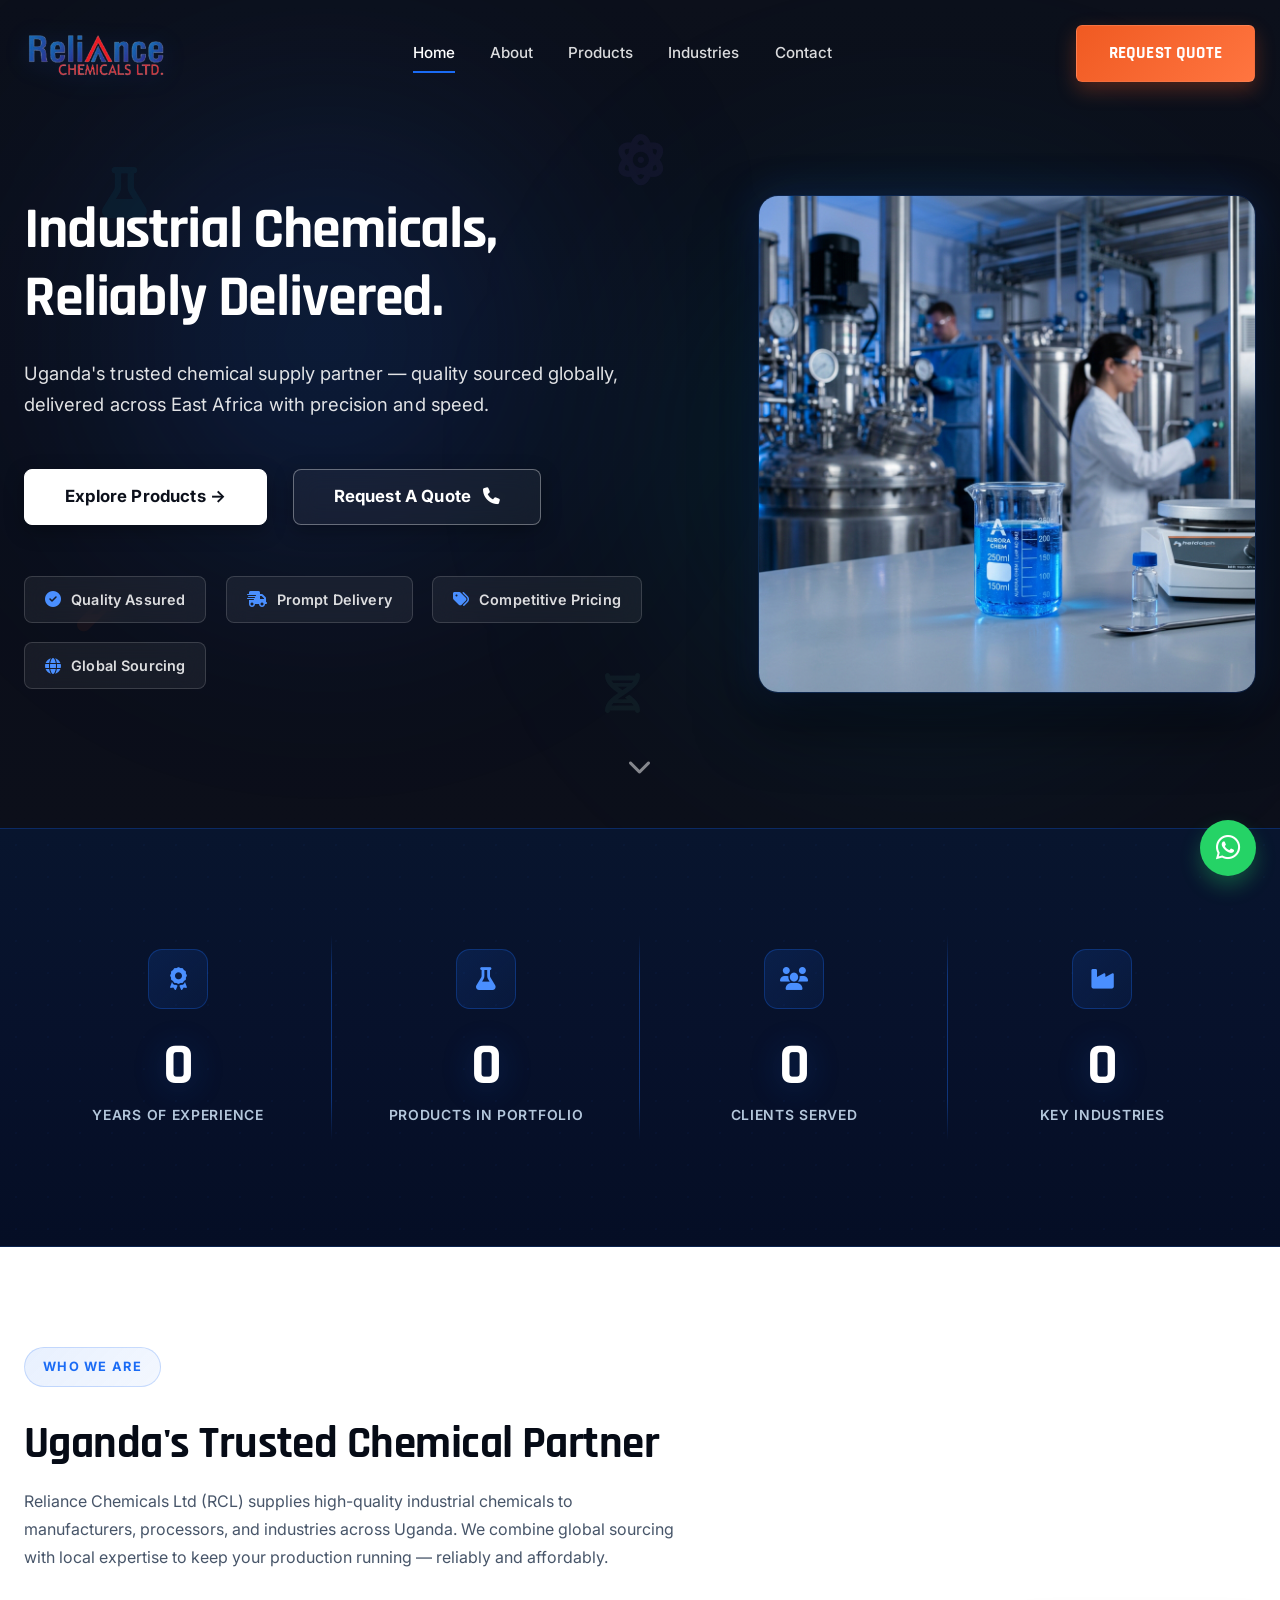
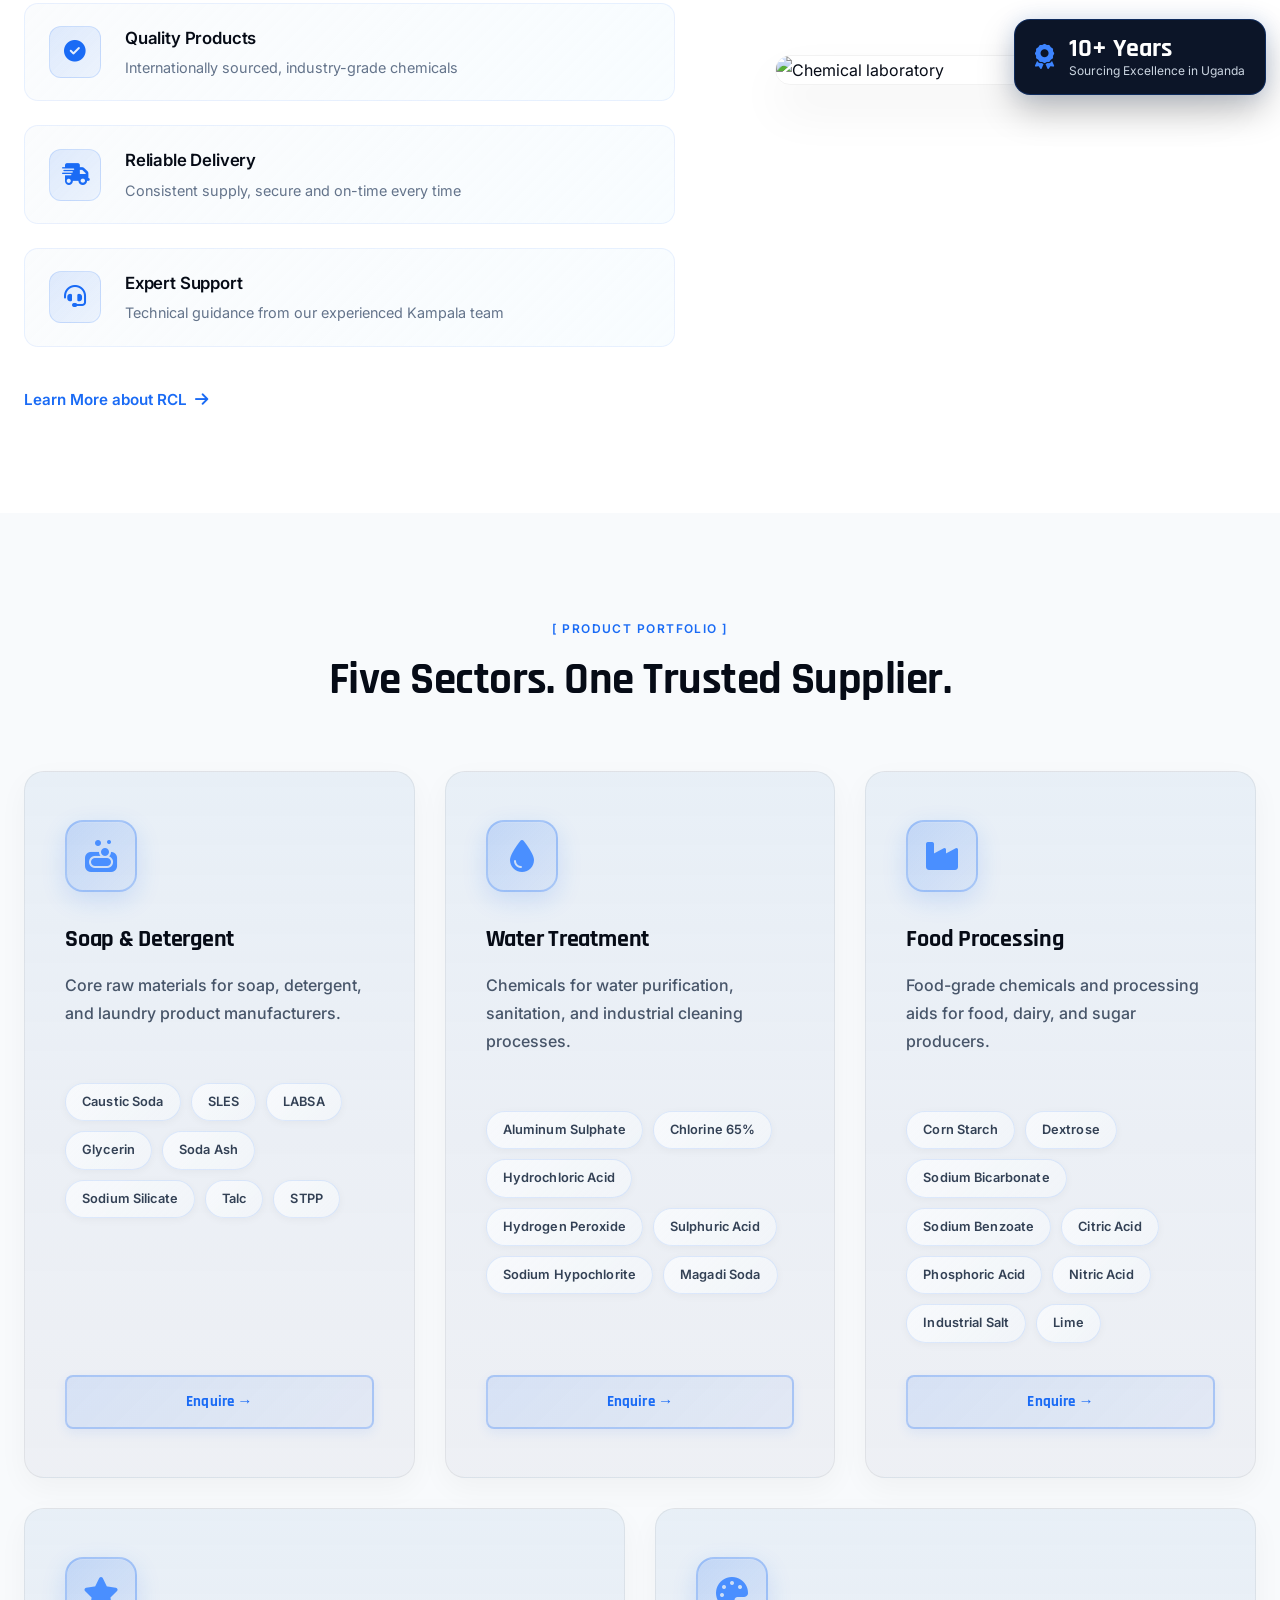
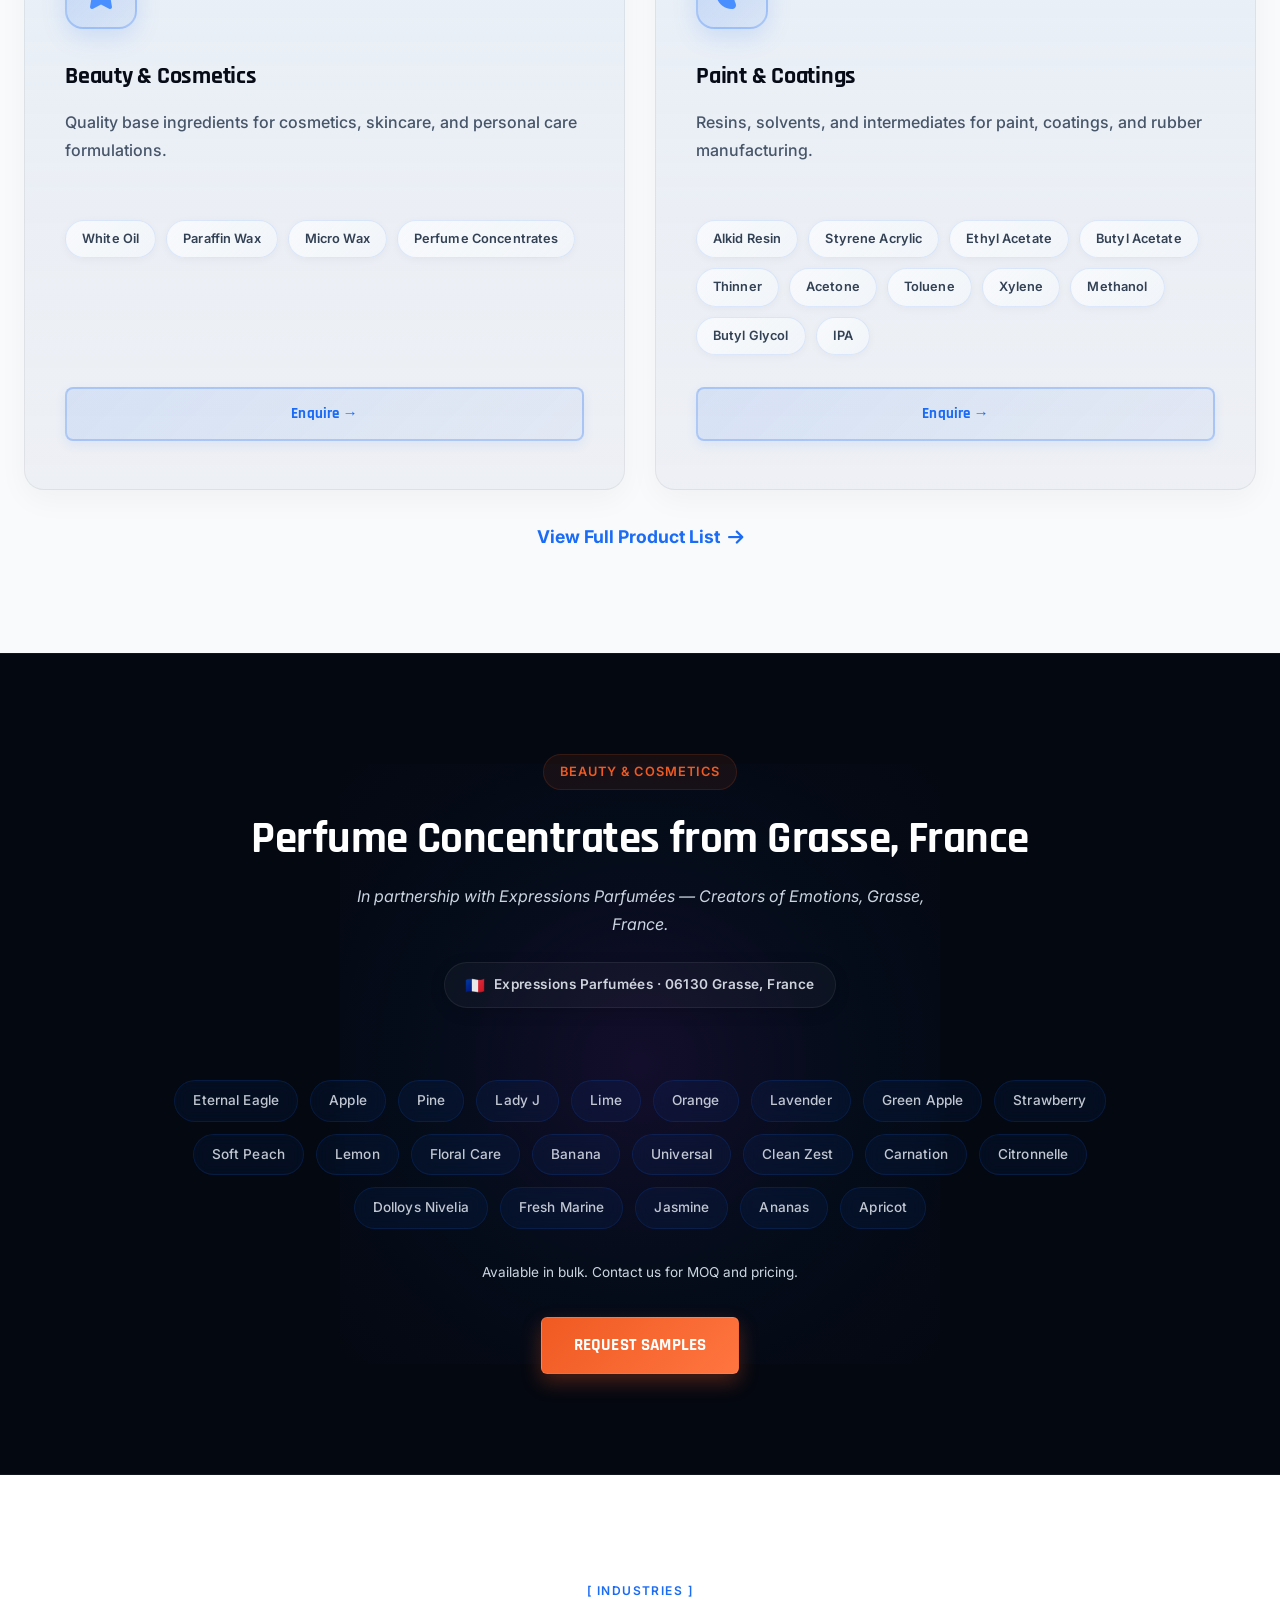
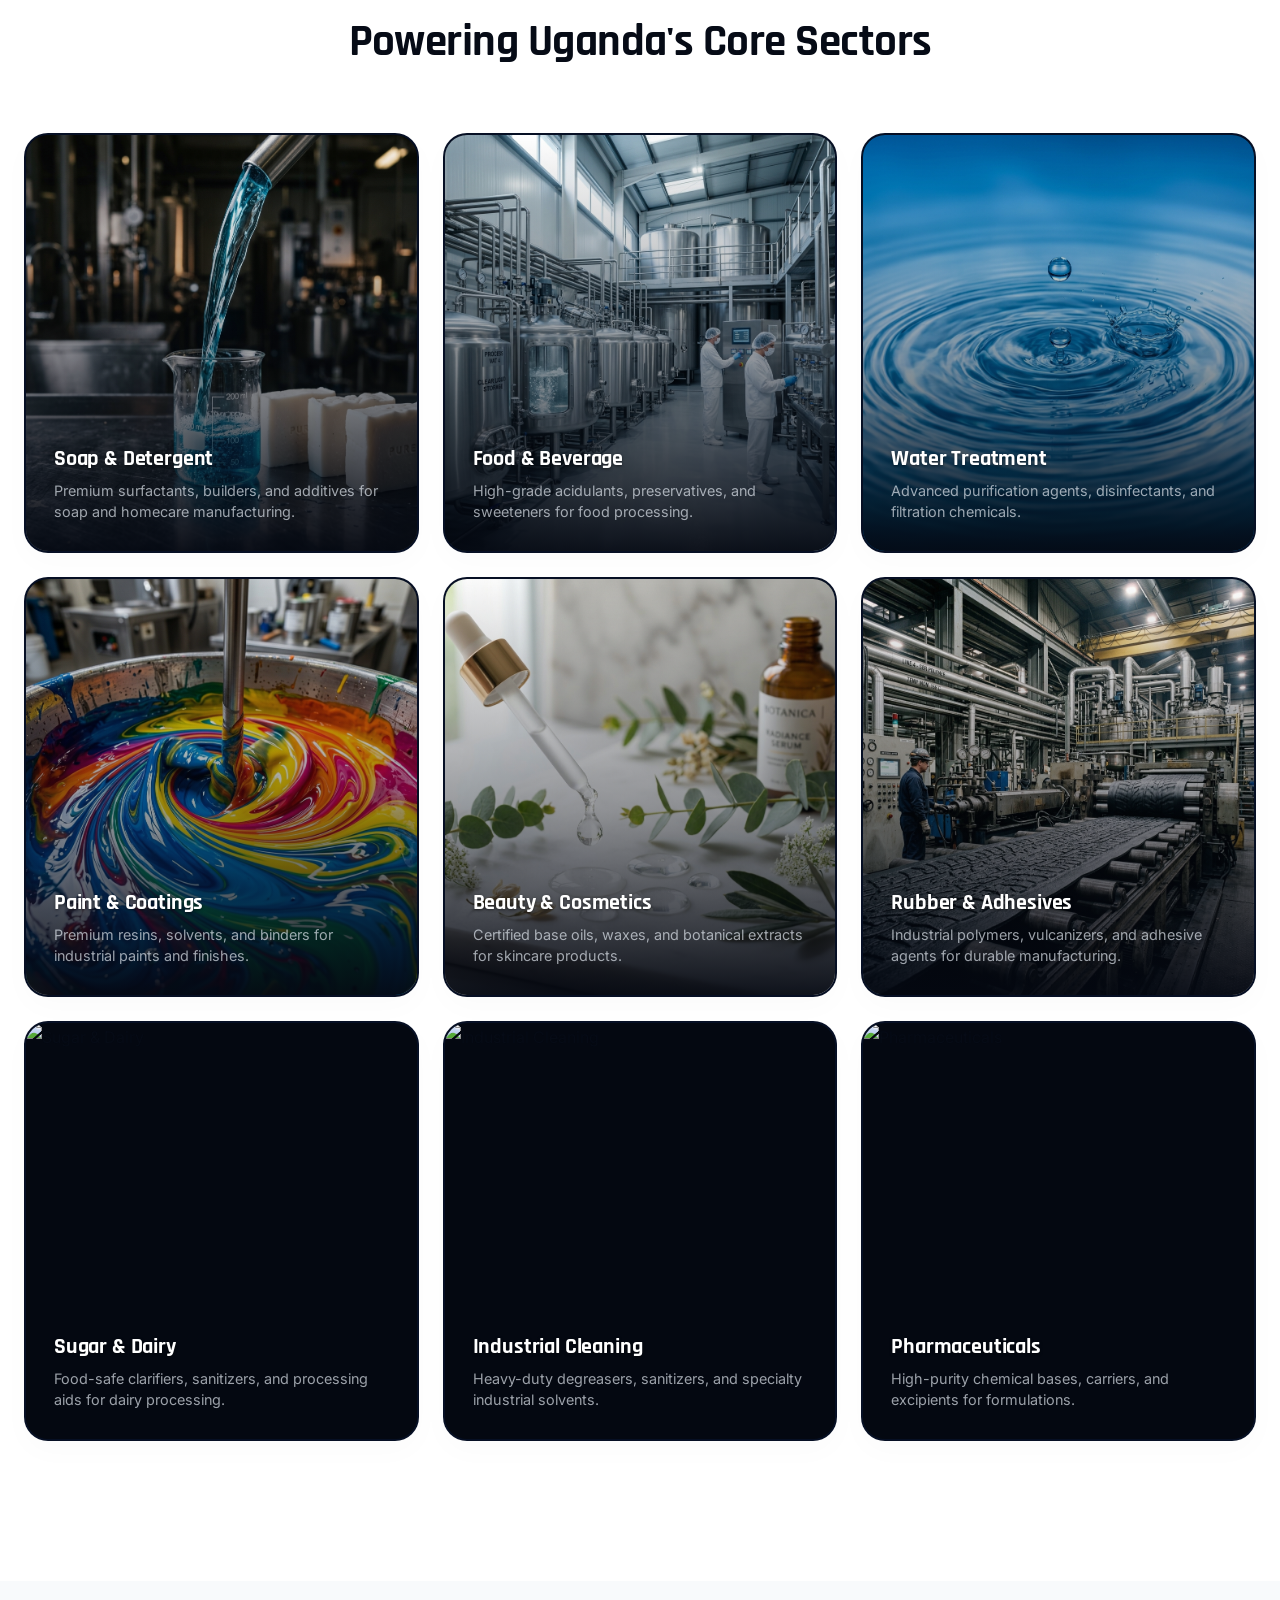
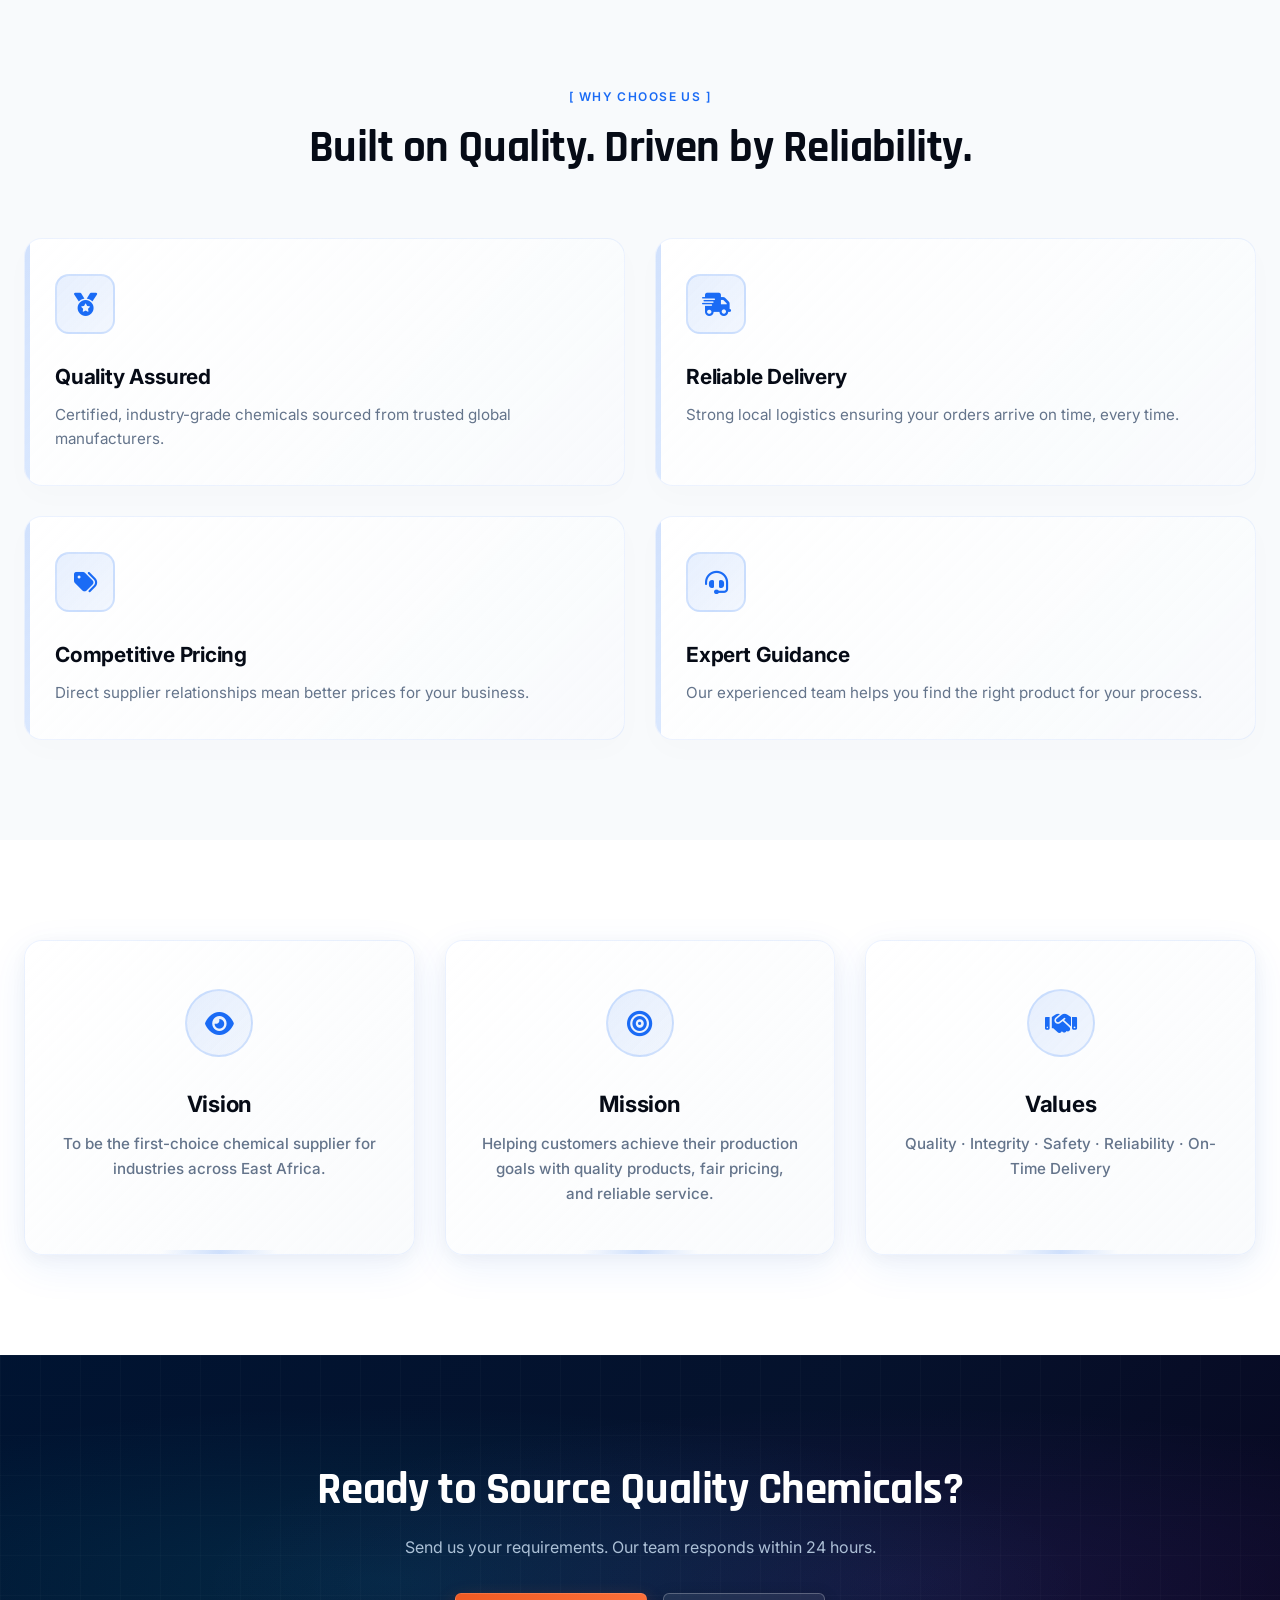
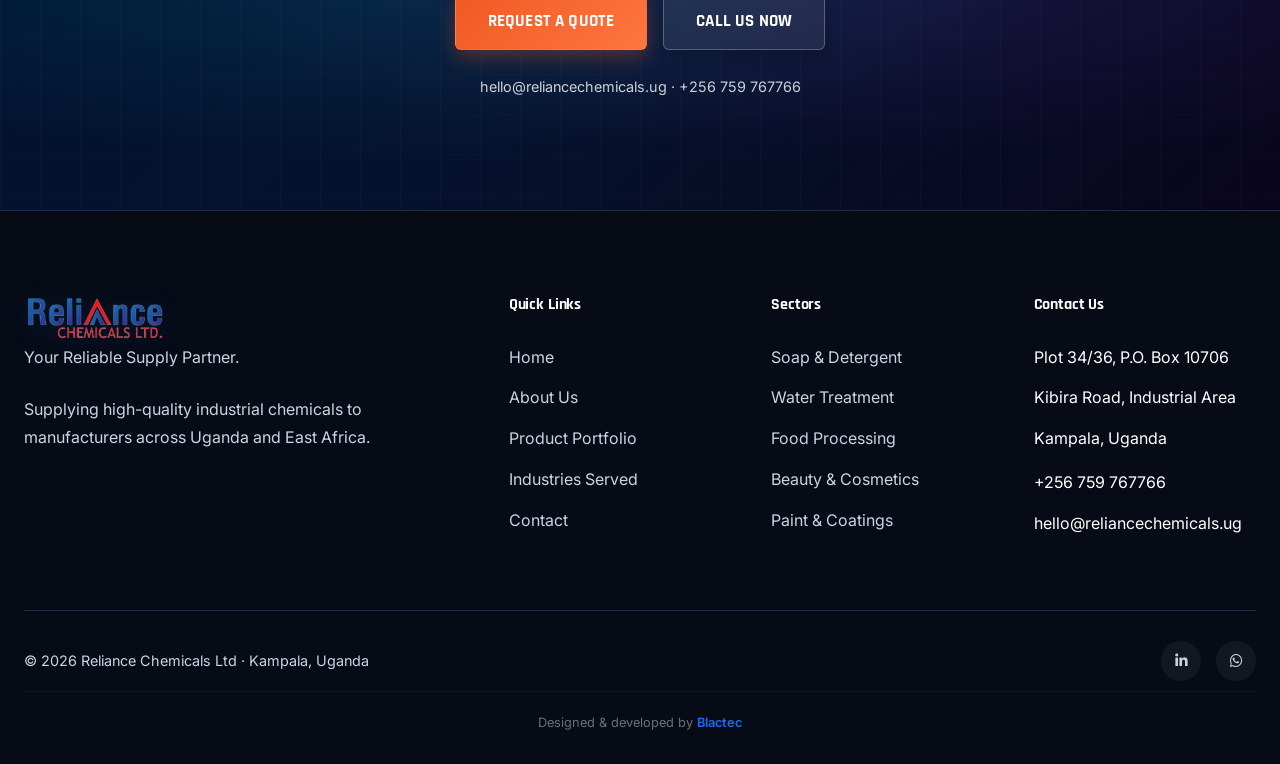
==== commit 82e57464: "Update" ====
--- a/index.html
+++ b/index.html
@@ -7,7 +7,7 @@
   <meta name="description" content="Reliance Chemicals Ltd supplies high-quality industrial chemicals to manufacturers across Uganda and East Africa. Quality assured, reliably delivered.">
   
   <!-- Favicon -->
-  <link rel="icon" type="image/svg+xml" href="data:image/svg+xml,<svg xmlns='http://www.w3.org/2000/svg' viewBox='0 0 100 100'><rect width='100' height='100' fill='%23060B16'/><rect x='20' y='20' width='60' height='60' rx='8' fill='%231A6BF5'/><circle cx='35' cy='40' r='6' fill='%23F05A22'/><circle cx='65' cy='40' r='6' fill='%23F05A22'/><path d='M35 55 Q50 65 65 55' stroke='%23F05A22' stroke-width='3' fill='none' stroke-linecap='round'/></svg>">
+  <link rel="icon" type="image/png" href="favicon.png">
   
   <!-- CSS -->
   <link rel="stylesheet" href="css/styles.css?v=3.0">
--- a/css/styles.css
+++ b/css/styles.css
@@ -10,13 +10,18 @@
   --navy-mid: #0C1528;
   --blue: #1A6BF5;
   --blue-hover: #3D84FF;
+  --blue-light: #4A8FFF;
+  --blue-dark: #0F4FE8;
   --orange: #F05A22;
+  --orange-light: #FF7540;
   --white: #FFFFFF;
   --grey-light: #0E1A33; /* Sleek dark navy card base */
   --grey-text: #E2E8F0; /* High contrast light grey */
   --grey-text-light: #CBD5E1; /* Muted light blue-grey */
   --border: #1E2D4A;
   --border-light: rgba(255, 255, 255, 0.08);
+  --accent-cyan: #00D4F0;
+  --accent-purple: #A064FF;
 
   /* Typography */
   --font-heading: 'Rajdhani', sans-serif;
@@ -24,8 +29,9 @@
 
   /* Layout */
   --container-max: 1280px;
-  --section-padding: 80px;
-  --transition: all 0.35s ease;
+  --section-padding: 100px;
+  --transition: all 0.35s cubic-bezier(0.16, 1, 0.3, 1);
+  --transition-smooth: all 0.45s ease;
 }
 
 /* ==========================================================================
@@ -55,14 +61,35 @@
   font-weight: 700;
   color: var(--white);
   margin-bottom: 1rem;
-}
-
-h1 { font-size: clamp(3rem, 5vw, 4.5rem); line-height: 1.1; letter-spacing: -0.01em; color: var(--white); }
-h2 { font-size: clamp(2rem, 3vw, 2.6rem); line-height: 1.2; }
-h3 { font-size: 1.4rem; line-height: 1.4; }
+  letter-spacing: -0.01em;
+}
+
+h1 { 
+  font-size: clamp(3.2rem, 5.5vw, 4.8rem); 
+  line-height: 1.05; 
+  letter-spacing: -0.015em; 
+  color: var(--white); 
+  font-weight: 800;
+}
+
+h2 { 
+  font-size: clamp(2.2rem, 3.5vw, 3rem); 
+  line-height: 1.15;
+  letter-spacing: -0.012em;
+  font-weight: 800;
+}
+
+h3 { 
+  font-size: 1.55rem; 
+  line-height: 1.3;
+  font-weight: 700;
+  letter-spacing: -0.008em;
+}
 
 p {
   margin-bottom: 1.5rem;
+  line-height: 1.75;
+  font-weight: 400;
 }
 
 a {
@@ -203,16 +230,19 @@
   display: inline-flex;
   align-items: center;
   justify-content: center;
-  padding: 12px 28px;
+  padding: 13px 32px;
   font-family: var(--font-heading);
-  font-weight: 600;
-  font-size: 1.1rem;
-  border-radius: 4px;
+  font-weight: 700;
+  font-size: 1.05rem;
+  border-radius: 6px;
   cursor: pointer;
   transition: var(--transition);
   position: relative;
   overflow: hidden;
   border: none;
+  letter-spacing: 0.01em;
+  text-transform: uppercase;
+  box-shadow: 0 4px 16px rgba(0, 0, 0, 0.2);
 }
 
 /* Shimmer Sweep Animation on Hover */
@@ -223,9 +253,9 @@
   left: -100%;
   width: 50%;
   height: 100%;
-  background: linear-gradient(to right, rgba(255,255,255,0) 0%, rgba(255,255,255,0.2) 50%, rgba(255,255,255,0) 100%);
+  background: linear-gradient(to right, rgba(255,255,255,0) 0%, rgba(255,255,255,0.3) 50%, rgba(255,255,255,0) 100%);
   transform: skewX(-20deg);
-  transition: left 0.5s ease;
+  transition: left 0.6s cubic-bezier(0.25, 0.46, 0.45, 0.94);
 }
 
 .btn:hover::after {
@@ -233,45 +263,77 @@
 }
 
 .btn-blue {
-  background-color: var(--blue);
-  color: var(--white);
-}
-.btn-blue:hover { background-color: var(--blue-hover); color: var(--white); }
+  background: linear-gradient(135deg, var(--blue) 0%, var(--blue-light) 100%);
+  color: var(--white);
+  box-shadow: 0 8px 20px rgba(26, 107, 245, 0.3);
+  border: 1px solid rgba(255, 255, 255, 0.1);
+}
+
+.btn-blue:hover { 
+  background: linear-gradient(135deg, var(--blue-light) 0%, var(--blue) 100%);
+  color: var(--white); 
+  transform: translateY(-2px);
+  box-shadow: 0 12px 28px rgba(26, 107, 245, 0.45);
+}
 
 .btn-orange {
-  background-color: var(--orange);
-  color: var(--white);
-}
-.btn-orange:hover { background-color: #d14713; color: var(--white); }
+  background: linear-gradient(135deg, var(--orange) 0%, var(--orange-light) 100%);
+  color: var(--white);
+  box-shadow: 0 8px 20px rgba(240, 90, 34, 0.3);
+  border: 1px solid rgba(255, 255, 255, 0.1);
+}
+
+.btn-orange:hover { 
+  background: linear-gradient(135deg, var(--orange-light) 0%, var(--orange) 100%);
+  color: var(--white); 
+  transform: translateY(-2px);
+  box-shadow: 0 12px 28px rgba(240, 90, 34, 0.45);
+}
 
 .btn-ghost-white {
-  background-color: transparent;
-  color: var(--white);
-  border: 1px solid var(--white);
-}
+  background-color: rgba(255, 255, 255, 0.08);
+  color: var(--white);
+  border: 1.5px solid rgba(255, 255, 255, 0.25);
+  backdrop-filter: blur(8px);
+  -webkit-backdrop-filter: blur(8px);
+}
+
 .btn-ghost-white:hover {
-  background-color: var(--white);
-  color: var(--navy);
+  background-color: rgba(255, 255, 255, 0.15);
+  color: var(--white);
+  border-color: rgba(255, 255, 255, 0.45);
+  transform: translateY(-2px);
+  box-shadow: 0 8px 20px rgba(255, 255, 255, 0.1);
 }
 
 .btn-ghost-blue {
   background-color: transparent;
   color: var(--blue);
-  border: 1px solid var(--blue);
-}
+  border: 1.5px solid var(--blue);
+  text-transform: capitalize;
+}
+
 .btn-ghost-blue:hover {
   background-color: var(--blue);
   color: var(--white);
+  transform: translateY(-2px);
+  box-shadow: 0 8px 20px rgba(26, 107, 245, 0.3);
 }
 
 .link-blue {
   color: var(--blue);
-  font-weight: 600;
+  font-weight: 700;
   display: inline-flex;
   align-items: center;
   gap: 8px;
-}
-.link-blue:hover { color: var(--blue-hover); gap: 12px; }
+  font-size: 1.05rem;
+}
+
+.link-blue:hover { 
+  color: var(--blue-light); 
+  gap: 14px;
+  transform: translateX(2px);
+}
 
 /* ==========================================================================
    Navigation
@@ -293,13 +355,13 @@
   top: 15px;
   width: calc(100% - 40px);
   max-width: var(--container-max);
-  background-color: rgba(6, 11, 22, 0.94);
-  backdrop-filter: blur(20px);
-  -webkit-backdrop-filter: blur(20px);
-  border-radius: 40px;
-  padding: 12px 30px;
-  border: 1px solid rgba(26, 107, 245, 0.25);
-  box-shadow: 0 20px 45px rgba(0, 0, 0, 0.45), 0 0 25px rgba(26, 107, 245, 0.15), inset 0 1px 0 rgba(255, 255, 255, 0.15);
+  background: linear-gradient(180deg, rgba(6, 11, 22, 0.95) 0%, rgba(12, 21, 40, 0.92) 100%);
+  backdrop-filter: blur(25px);
+  -webkit-backdrop-filter: blur(25px);
+  border-radius: 20px;
+  padding: 14px 36px;
+  border: 1px solid rgba(26, 107, 245, 0.35);
+  box-shadow: 0 20px 50px rgba(0, 0, 0, 0.5), 0 0 30px rgba(26, 107, 245, 0.2), inset 0 1px 0 rgba(255, 255, 255, 0.1);
 }
 
 .navbar.scrolled .logo-img {
@@ -564,41 +626,41 @@
    ========================================================================== */
 .hero {
   position: relative;
-  min-height: 90vh;
-  background-color: #0C101B; /* Sleek dark navy matching the user's color */
+  min-height: 92vh;
+  background: linear-gradient(180deg, #0C101B 0%, #0A0E1A 50%, #0C0F1A 100%);
   display: flex;
   align-items: center;
   overflow: hidden;
-  padding: 120px 0 80px; /* Offset fixed navbar */
+  padding: 140px 0 80px;
 }
 
 /* Ambient glow blobs styled for the premium dark theme */
 .hero-glow-1 {
   position: absolute;
-  top: 10%;
-  left: 5%;
-  width: 500px;
-  height: 500px;
-  background: radial-gradient(circle, rgba(26, 107, 245, 0.18) 0%, rgba(0,0,0,0) 70%);
+  top: 5%;
+  left: 2%;
+  width: 600px;
+  height: 600px;
+  background: radial-gradient(circle, rgba(26, 107, 245, 0.25) 0%, rgba(0,0,0,0) 70%);
   border-radius: 50%;
   z-index: 1;
   pointer-events: none;
-  filter: blur(90px);
-  animation: pulse-glow-1 12s infinite alternate ease-in-out;
+  filter: blur(120px);
+  animation: pulse-glow-1 14s infinite alternate ease-in-out;
 }
 
 .hero-glow-2 {
   position: absolute;
-  bottom: 10%;
-  right: 5%;
-  width: 550px;
-  height: 550px;
-  background: radial-gradient(circle, rgba(0, 212, 240, 0.12) 0%, rgba(0,0,0,0) 70%);
+  bottom: 5%;
+  right: 2%;
+  width: 650px;
+  height: 650px;
+  background: radial-gradient(circle, rgba(0, 212, 240, 0.18) 0%, rgba(0,0,0,0) 70%);
   border-radius: 50%;
   z-index: 1;
   pointer-events: none;
-  filter: blur(100px);
-  animation: pulse-glow-2 16s infinite alternate-reverse ease-in-out;
+  filter: blur(130px);
+  animation: pulse-glow-2 18s infinite alternate-reverse ease-in-out;
 }
 
 @keyframes pulse-glow-1 {
@@ -666,59 +728,65 @@
 }
 
 .hero-title {
-  font-size: clamp(2.4rem, 4.2vw, 3.8rem) !important;
-  line-height: 1.15 !important;
-  font-weight: 700;
-  margin-bottom: 1.4rem !important;
-  letter-spacing: -0.015em;
+  font-size: clamp(2.8rem, 4.5vw, 4.2rem) !important;
+  line-height: 1.08 !important;
+  font-weight: 800;
+  margin-bottom: 1.8rem !important;
+  letter-spacing: -0.02em;
   color: var(--white);
 }
 
 .hero-title-main {
   display: block;
   color: var(--white);
+  font-weight: 800;
 }
 
 .hero-title-sub {
   display: block;
   color: var(--white);
-  margin-top: 0.2rem;
+  margin-top: 0.4rem;
   background: none;
   -webkit-text-fill-color: initial;
   background-clip: initial;
   filter: none;
+  font-weight: 800;
 }
 
 .hero-subline {
-  font-size: 1.05rem;
-  color: rgba(255, 255, 255, 0.85);
-  margin-bottom: 2.5rem;
-  max-width: 580px;
-  line-height: 1.65;
+  font-size: 1.15rem;
+  color: rgba(255, 255, 255, 0.88);
+  margin-bottom: 3rem;
+  max-width: 600px;
+  line-height: 1.7;
+  font-weight: 400;
+  letter-spacing: 0.003em;
 }
 
 /* Buttons matching reference layout styling exactly */
 .hero-buttons {
   display: flex;
   justify-content: flex-start;
-  gap: 1.2rem;
-  margin-bottom: 2.8rem;
+  gap: 1.6rem;
+  margin-bottom: 3.2rem;
   flex-wrap: wrap;
   width: 100%;
 }
 
 .hero-buttons .btn {
-  border-radius: 100px;
-  padding: 14px 34px;
-  font-size: 0.95rem;
+  border-radius: 8px;
+  padding: 16px 40px;
+  font-size: 1.05rem;
   font-family: var(--font-body);
-  font-weight: 600;
-  transition: all 0.4s cubic-bezier(0.16, 1, 0.3, 1);
-  box-shadow: 0 4px 15px rgba(0, 0, 0, 0.2);
+  font-weight: 700;
+  transition: var(--transition);
+  box-shadow: 0 6px 20px rgba(0, 0, 0, 0.3);
   display: inline-flex;
   align-items: center;
-  gap: 10px;
-  height: 52px;
+  gap: 12px;
+  height: 56px;
+  letter-spacing: 0.01em;
+  text-transform: capitalize;
 }
 
 /* White Solid Button */
@@ -726,59 +794,66 @@
   background-color: var(--white) !important;
   color: #0C101B !important;
   border: 1px solid var(--white) !important;
+  font-weight: 700;
 }
 
 .btn-hero-white:hover {
-  background-color: rgba(255, 255, 255, 0.9) !important;
-  transform: translateY(-3px);
-  box-shadow: 0 8px 22px rgba(26, 107, 245, 0.25) !important;
+  background-color: rgba(255, 255, 255, 0.93) !important;
+  transform: translateY(-4px);
+  box-shadow: 0 12px 32px rgba(26, 107, 245, 0.35) !important;
 }
 
 /* Outlined White Button */
 .btn-hero-outline {
-  background-color: transparent !important;
+  background-color: rgba(255, 255, 255, 0.05) !important;
   color: var(--white) !important;
-  border: 1.5px solid rgba(255, 255, 255, 0.5) !important;
+  border: 1.5px solid rgba(255, 255, 255, 0.35) !important;
+  backdrop-filter: blur(12px);
+  -webkit-backdrop-filter: blur(12px);
 }
 
 .btn-hero-outline:hover {
-  background-color: rgba(255, 255, 255, 0.08) !important;
+  background-color: rgba(255, 255, 255, 0.12) !important;
   border-color: var(--white) !important;
-  transform: translateY(-3px);
-  box-shadow: 0 8px 22px rgba(255, 255, 255, 0.05) !important;
+  transform: translateY(-4px);
+  box-shadow: 0 12px 32px rgba(255, 255, 255, 0.15) !important;
 }
 
 /* Trust Badges - clean layout matching */
 .hero-trust {
   display: flex;
   justify-content: flex-start;
-  gap: 1rem;
-  color: rgba(255, 255, 255, 0.8);
-  font-size: 0.85rem;
-  font-weight: 500;
+  gap: 1.2rem;
+  color: rgba(255, 255, 255, 0.85);
+  font-size: 0.9rem;
+  font-weight: 600;
   flex-wrap: wrap;
+  letter-spacing: 0.01em;
 }
 
 .hero-trust span {
   display: inline-flex;
   align-items: center;
-  gap: 8px;
-  background: rgba(255, 255, 255, 0.05);
-  border: 1px solid rgba(255, 255, 255, 0.12);
-  padding: 8px 18px;
-  border-radius: 100px;
-  backdrop-filter: blur(10px);
-  -webkit-backdrop-filter: blur(10px);
-  transition: all 0.3s ease;
+  gap: 10px;
+  background: rgba(255, 255, 255, 0.06);
+  border: 1px solid rgba(255, 255, 255, 0.15);
+  padding: 10px 20px;
+  border-radius: 8px;
+  backdrop-filter: blur(12px);
+  -webkit-backdrop-filter: blur(12px);
+  transition: all 0.3s cubic-bezier(0.16, 1, 0.3, 1);
 }
 
 .hero-trust span:hover {
-  background: rgba(255, 255, 255, 0.12);
+  background: rgba(255, 255, 255, 0.14);
+  border-color: rgba(255, 255, 255, 0.3);
   transform: translateY(-2px);
+  box-shadow: 0 6px 16px rgba(255, 255, 255, 0.08);
 }
 
 .hero-trust span i {
-  color: var(--white) !important; /* Keep icons clean white */
+  color: var(--blue-light) !important;
+  font-size: 1rem;
 }
 
 /* Right column image styles */
@@ -791,7 +866,7 @@
 
 .hero-img-wrapper {
   width: 100%;
-  max-width: 480px;
+  max-width: 500px;
   position: relative;
   z-index: 2;
 }
@@ -801,15 +876,17 @@
   height: auto;
   aspect-ratio: 1 / 1;
   object-fit: cover;
-  border-radius: 24px;
-  box-shadow: 0 20px 45px rgba(0, 0, 0, 0.4);
-  border: 4px solid rgba(255, 255, 255, 0.08);
-  transition: transform 0.6s cubic-bezier(0.16, 1, 0.3, 1), box-shadow 0.6s ease;
+  border-radius: 20px;
+  box-shadow: 0 30px 60px rgba(0, 0, 0, 0.5), 0 0 40px rgba(26, 107, 245, 0.2);
+  border: 1px solid rgba(26, 107, 245, 0.2);
+  transition: var(--transition-smooth);
+  image-rendering: -webkit-optimize-contrast;
 }
 
 .hero-img-wrapper:hover .hero-main-img {
-  transform: translateY(-6px) scale(1.02);
-  box-shadow: 0 28px 55px rgba(26, 107, 245, 0.15);
+  transform: translateY(-10px) scale(1.02);
+  box-shadow: 0 40px 80px rgba(26, 107, 245, 0.25), 0 0 50px rgba(26, 107, 245, 0.3);
+  border-color: rgba(26, 107, 245, 0.4);
 }
 
 /* Floating/Bouncing Lab & Chemical Icons styling */
@@ -965,12 +1042,12 @@
    ========================================================================== */
 /* Vision / Mission / Values Redesign */
 .principle-card {
-  background: var(--white);
-  border: 1px solid rgba(0, 0, 0, 0.05);
-  border-radius: 16px;
-  padding: 40px 30px;
-  box-shadow: 0 10px 30px rgba(0, 0, 0, 0.015);
-  transition: all 0.4s cubic-bezier(0.165, 0.84, 0.44, 1);
+  background: linear-gradient(135deg, var(--white) 0%, rgba(248, 250, 252, 0.8) 100%);
+  border: 1px solid rgba(26, 107, 245, 0.08);
+  border-radius: 18px;
+  padding: 48px 36px;
+  box-shadow: 0 12px 40px rgba(26, 107, 245, 0.08), 0 4px 16px rgba(0, 0, 0, 0.04);
+  transition: var(--transition);
   position: relative;
   overflow: hidden;
   display: flex;
@@ -979,6 +1056,7 @@
   text-align: center;
   height: 100%;
 }
+
 .principle-card::after {
   content: '';
   position: absolute;
@@ -986,61 +1064,70 @@
   left: 50%;
   transform: translateX(-50%);
   width: 30%;
-  height: 3px;
-  background-color: var(--blue);
-  opacity: 0.15;
-  transition: all 0.3s ease;
-}
+  height: 4px;
+  background: linear-gradient(90deg, transparent 0%, var(--blue) 50%, transparent 100%);
+  opacity: 0.2;
+  transition: all 0.4s ease;
+}
+
 .principle-card:hover {
-  transform: translateY(-6px);
-  box-shadow: 0 20px 40px rgba(26, 107, 245, 0.05);
-  border-color: rgba(26, 107, 245, 0.15);
-}
+  transform: translateY(-8px);
+  box-shadow: 0 25px 60px rgba(26, 107, 245, 0.15), 0 8px 24px rgba(0, 0, 0, 0.06);
+  border-color: rgba(26, 107, 245, 0.25);
+  background: linear-gradient(135deg, var(--white) 0%, rgba(241, 250, 255, 0.9) 100%);
+}
+
 .principle-card:hover::after {
   opacity: 1;
-  width: 60%;
-}
+  width: 70%;
+}
+
 .principle-card-icon-wrapper {
-  width: 56px;
-  height: 56px;
+  width: 68px;
+  height: 68px;
   border-radius: 50%;
-  background-color: rgba(26, 107, 245, 0.07);
+  background: linear-gradient(135deg, rgba(26, 107, 245, 0.1) 0%, rgba(26, 107, 245, 0.05) 100%);
   color: var(--blue);
   display: flex;
   align-items: center;
   justify-content: center;
-  font-size: 1.4rem;
-  margin-bottom: 1.5rem;
-  transition: all 0.4s cubic-bezier(0.165, 0.84, 0.44, 1);
-  border: 1px solid rgba(26, 107, 245, 0.1);
+  font-size: 1.6rem;
+  margin-bottom: 2rem;
+  transition: var(--transition);
+  border: 2px solid rgba(26, 107, 245, 0.15);
   flex-shrink: 0;
 }
+
 .principle-card:hover .principle-card-icon-wrapper {
-  background-color: var(--blue);
-  color: var(--white);
-  transform: scale(1.08) rotate(5deg);
-  box-shadow: 0 8px 18px rgba(26, 107, 245, 0.18);
+  background: linear-gradient(135deg, var(--blue) 0%, var(--blue-light) 100%);
+  color: var(--white);
+  transform: scale(1.12) rotate(8deg);
+  box-shadow: 0 12px 32px rgba(26, 107, 245, 0.3);
   border-color: var(--blue);
 }
+
 .principle-card h3 {
   font-family: var(--font-body);
-  font-size: 1.25rem;
-  font-weight: 600;
+  font-size: 1.4rem;
+  font-weight: 700;
   color: var(--navy);
-  margin-bottom: 0.6rem;
-}
+  margin-bottom: 0.8rem;
+  letter-spacing: -0.01em;
+}
+
 .principle-card p {
   font-size: 0.95rem;
   color: #64748B;
   margin: 0;
-  line-height: 1.55;
+  line-height: 1.65;
+  font-weight: 500;
 }
 
 /* Why Choose Us Redesign */
 .why-card {
-  background: var(--white);
-  border: 1px solid rgba(0, 0, 0, 0.05);
-  border-radius: 16px;
+  background: linear-gradient(135deg, var(--white) 0%, rgba(248, 250, 252, 0.8) 100%);
+  border: 1px solid rgba(26, 107, 245, 0.08);
+  border-radius: 18px;
   padding: 35px 30px;
   box-shadow: 0 10px 30px rgba(0, 0, 0, 0.015);
   transition: all 0.4s cubic-bezier(0.165, 0.84, 0.44, 1);
@@ -1055,50 +1142,58 @@
   position: absolute;
   top: 0;
   left: 0;
-  width: 4px;
+  width: 5px;
   height: 100%;
-  background-color: var(--blue);
-  opacity: 0.15;
+  background: linear-gradient(180deg, var(--blue) 0%, var(--blue-light) 100%);
+  opacity: 0.2;
   transition: all 0.3s ease;
 }
+
 .why-card:hover {
-  transform: translateY(-6px);
-  box-shadow: 0 20px 40px rgba(26, 107, 245, 0.05);
-  border-color: rgba(26, 107, 245, 0.15);
-}
+  transform: translateY(-8px);
+  box-shadow: 0 25px 60px rgba(26, 107, 245, 0.15), 0 8px 24px rgba(0, 0, 0, 0.06);
+  border-color: rgba(26, 107, 245, 0.25);
+  background: linear-gradient(135deg, var(--white) 0%, rgba(241, 250, 255, 0.9) 100%);
+}
+
 .why-card:hover::before {
   opacity: 1;
-  width: 6px;
-}
+  width: 7px;
+}
+
 .why-card-icon-wrapper {
-  width: 52px;
-  height: 52px;
-  border-radius: 12px;
-  background-color: rgba(26, 107, 245, 0.07);
+  width: 60px;
+  height: 60px;
+  border-radius: 14px;
+  background: linear-gradient(135deg, rgba(26, 107, 245, 0.1) 0%, rgba(26, 107, 245, 0.05) 100%);
   color: var(--blue);
   display: flex;
   align-items: center;
   justify-content: center;
-  font-size: 1.30rem;
-  margin-bottom: 1.5rem;
-  transition: all 0.4s cubic-bezier(0.165, 0.84, 0.44, 1);
-  border: 1px solid rgba(26, 107, 245, 0.1);
+  font-size: 1.45rem;
+  margin-bottom: 1.8rem;
+  transition: var(--transition);
+  border: 2px solid rgba(26, 107, 245, 0.15);
   flex-shrink: 0;
 }
+
 .why-card:hover .why-card-icon-wrapper {
-  background-color: var(--blue);
-  color: var(--white);
-  transform: scale(1.06) rotate(3deg);
-  box-shadow: 0 8px 18px rgba(26, 107, 245, 0.18);
+  background: linear-gradient(135deg, var(--blue) 0%, var(--blue-light) 100%);
+  color: var(--white);
+  transform: scale(1.1) rotate(5deg);
+  box-shadow: 0 12px 32px rgba(26, 107, 245, 0.3);
   border-color: var(--blue);
 }
+
 .why-card h3 {
   font-family: var(--font-body);
-  font-size: 1.2rem;
-  font-weight: 600;
+  font-size: 1.3rem;
+  font-weight: 700;
   color: var(--navy);
-  margin-bottom: 0.6rem;
-}
+  margin-bottom: 0.8rem;
+  letter-spacing: -0.01em;
+}
+
 .why-card p {
   font-size: 0.95rem;
   color: #64748B;
@@ -1107,26 +1202,27 @@
 }
 
 .card {
-  background-color: rgba(15, 30, 58, 0.45);
-  border: 1px solid rgba(255, 255, 255, 0.08);
-  border-radius: 12px;
-  padding: 40px 30px;
-  transition: all 0.4s cubic-bezier(0.165, 0.84, 0.44, 1);
-  border-top: 4px solid var(--blue);
+  background: linear-gradient(180deg, rgba(100, 150, 200, 0.15) 0%, rgba(60, 100, 160, 0.1) 50%, rgba(30, 60, 120, 0.08) 100%);
+  border: 1.5px solid rgba(26, 107, 245, 0.2);
+  border-radius: 20px;
+  padding: 48px 40px;
+  transition: var(--transition-smooth);
+  border-top: 6px solid var(--blue);
   height: 100%;
   display: flex;
   flex-direction: column;
   position: relative;
   overflow: hidden;
-  box-shadow: 0 10px 30px rgba(0, 0, 0, 0.15);
-  backdrop-filter: blur(16px);
+  box-shadow: 0 16px 48px rgba(0, 0, 0, 0.3), 0 0 24px rgba(26, 107, 245, 0.15), inset 0 1px 0 rgba(255, 255, 255, 0.08);
+  backdrop-filter: blur(20px);
+  -webkit-backdrop-filter: blur(20px);
 }
 
 .card::before {
   content: '';
   position: absolute;
   top: 0; left: 0; right: 0; bottom: 0;
-  background: linear-gradient(180deg, rgba(26,107,245,0.04) 0%, rgba(0,0,0,0) 100%);
+  background: linear-gradient(180deg, rgba(26,107,245,0.06) 0%, rgba(0,212,240,0.02) 50%, rgba(0,0,0,0) 100%);
   z-index: 0;
   pointer-events: none;
 }
@@ -1137,43 +1233,63 @@
 }
 
 .card:hover {
-  transform: translateY(-8px);
-  box-shadow: 0 20px 40px rgba(26,107,245,0.18);
-  border-color: rgba(26,107,245,0.35);
+  transform: translateY(-16px) scale(1.01);
+  box-shadow: 0 32px 72px rgba(26,107,245,0.3), 0 0 40px rgba(26,107,245,0.25), inset 0 1px 0 rgba(255,255,255,0.12);
+  border-color: rgba(26,107,245,0.55);
+  background: linear-gradient(180deg, rgba(120, 160, 220, 0.2) 0%, rgba(80, 120, 180, 0.12) 50%, rgba(50, 90, 150, 0.1) 100%);
 }
 
 .card h3 {
   color: var(--white);
+  font-size: 1.5rem;
+  margin-bottom: 1rem;
+  font-weight: 800;
+  letter-spacing: -0.01em;
 }
 
 .card p {
-  color: #E2E8F0; /* High contrast light grey */
+  color: rgba(226, 232, 240, 0.95);
+  line-height: 1.75;
+  font-weight: 500;
 }
 
 .card-icon {
-  font-size: 1.8rem;
-  color: #3D84FF; /* Brighter blue for high contrast */
-  margin-bottom: 1.5rem;
+  font-size: 2rem;
+  color: var(--blue-light);
+  margin-bottom: 1.8rem;
+  transition: all 0.3s ease;
+}
+
+.card:hover .card-icon {
+  color: #4A8FFF;
+  transform: scale(1.1);
 }
 
 .card ul {
-  margin: 1.5rem 0;
+  margin: 1.8rem 0;
   flex-grow: 1;
 }
 
 .card ul li {
-  color: #CBD5E1; /* High contrast slate-light */
+  color: #CBD5E1;
   font-size: 0.95rem;
-  margin-bottom: 0.5rem;
+  margin-bottom: 0.7rem;
   display: flex;
   align-items: flex-start;
+  transition: all 0.2s ease;
+}
+
+.card ul li:hover {
+  color: var(--white);
+  transform: translateX(3px);
 }
 
 .card ul li::before {
-  content: '·';
-  color: #3D84FF;
+  content: '→';
+  color: var(--blue-light);
   font-weight: bold;
-  margin-right: 8px;
+  margin-right: 10px;
+  flex-shrink: 0;
 }
 
 .grid-3 {
@@ -1202,68 +1318,94 @@
 
 /* Sector Card Custom Elements */
 .sector-icon-wrapper {
-  width: 56px;
-  height: 56px;
-  border-radius: 16px;
-  background-color: rgba(26, 107, 245, 0.07);
-  border: 1px solid rgba(26, 107, 245, 0.12);
+  width: 72px;
+  height: 72px;
+  border-radius: 18px;
+  background: linear-gradient(135deg, rgba(26, 107, 245, 0.18) 0%, rgba(26, 107, 245, 0.08) 100%);
+  border: 2px solid rgba(26, 107, 245, 0.25);
   display: flex;
   align-items: center;
   justify-content: center;
-  font-size: 1.4rem;
-  color: var(--blue);
-  margin-bottom: 1.5rem;
-  transition: all 0.4s cubic-bezier(0.165, 0.84, 0.44, 1);
+  font-size: 2rem;
+  color: var(--blue-light);
+  margin-bottom: 2rem;
+  transition: var(--transition);
   flex-shrink: 0;
-}
+  box-shadow: 0 8px 24px rgba(26, 107, 245, 0.15), inset 0 1px 0 rgba(255, 255, 255, 0.1);
+}
+
 .card:hover .sector-icon-wrapper {
-  background-color: var(--blue);
-  color: var(--white);
-  transform: scale(1.08) rotate(4deg);
-  box-shadow: 0 10px 20px rgba(26, 107, 245, 0.2);
-  border-color: var(--blue);
+  background: linear-gradient(135deg, var(--blue) 0%, var(--blue-light) 100%);
+  color: var(--white);
+  transform: scale(1.15) rotate(8deg);
+  box-shadow: 0 16px 40px rgba(26, 107, 245, 0.35), inset 0 1px 0 rgba(255, 255, 255, 0.15);
+  border-color: var(--blue-light);
 }
 .sector-tags {
   display: flex;
   flex-wrap: wrap;
-  gap: 8px;
-  margin: 1.5rem 0;
+  gap: 10px;
+  margin: 2rem 0;
   flex-grow: 1;
   align-items: flex-start;
   align-content: flex-start;
 }
+
 .sector-tag {
   display: inline-block;
-  background-color: rgba(241, 245, 249, 0.85);
-  color: #475569;
-  border: 1px solid rgba(0, 0, 0, 0.04);
-  padding: 5px 12px;
-  border-radius: 30px;
+  background: linear-gradient(135deg, rgba(248, 250, 252, 0.95) 0%, rgba(241, 245, 249, 0.85) 100%);
+  color: #334155;
+  border: 1.5px solid rgba(26, 107, 245, 0.12);
+  padding: 7px 16px;
+  border-radius: 24px;
   font-size: 0.8rem;
-  font-weight: 500;
-  transition: all 0.3s cubic-bezier(0.165, 0.84, 0.44, 1);
+  font-weight: 600;
+  transition: var(--transition);
   cursor: pointer;
-}
+  box-shadow: 0 2px 8px rgba(0, 0, 0, 0.04);
+  letter-spacing: 0.01em;
+}
+
 .card:hover .sector-tag {
-  background-color: var(--white);
-  border-color: rgba(26, 107, 245, 0.12);
-}
+  background: linear-gradient(135deg, rgba(255, 255, 255, 0.98) 0%, var(--white) 100%);
+  border-color: rgba(26, 107, 245, 0.2);
+  box-shadow: 0 4px 12px rgba(26, 107, 245, 0.1);
+}
+
 .sector-tag:hover {
-  background-color: var(--blue) !important;
+  background: linear-gradient(135deg, var(--blue) 0%, var(--blue-light) 100%) !important;
   color: var(--white) !important;
   border-color: var(--blue) !important;
-  transform: translateY(-2px);
-  box-shadow: 0 4px 10px rgba(26, 107, 245, 0.15);
+  transform: translateY(-3px);
+  box-shadow: 0 8px 20px rgba(26, 107, 245, 0.3) !important;
 }
 .sector-btn {
-  transition: all 0.3s ease;
-  font-weight: 600;
-}
+  transition: var(--transition);
+  font-weight: 700;
+  border-radius: 8px;
+  padding: 14px 32px;
+  height: 54px;
+  font-size: 0.95rem;
+  letter-spacing: 0.01em;
+  text-transform: capitalize;
+  background: linear-gradient(135deg, rgba(26, 107, 245, 0.1) 0%, rgba(26, 107, 245, 0.05) 100%);
+  border: 2px solid rgba(26, 107, 245, 0.25) !important;
+  color: var(--blue) !important;
+  box-shadow: 0 4px 12px rgba(26, 107, 245, 0.08);
+}
+
+.sector-btn:hover {
+  background: linear-gradient(135deg, var(--blue) 0%, var(--blue-light) 100%) !important;
+  color: var(--white) !important;
+  border-color: var(--blue) !important;
+  box-shadow: 0 12px 32px rgba(26, 107, 245, 0.35) !important;
+  transform: translateY(-3px) !important;
+}
+
 .card:hover .sector-btn {
-  background-color: var(--blue);
-  color: var(--white);
-  border-color: var(--blue);
-  box-shadow: 0 8px 20px rgba(26, 107, 245, 0.18);
+  background: linear-gradient(135deg, rgba(26, 107, 245, 0.15) 0%, rgba(26, 107, 245, 0.08) 100%);
+  border-color: rgba(26, 107, 245, 0.35);
+  box-shadow: 0 6px 16px rgba(26, 107, 245, 0.15);
 }
 
 /* Industries Grid Redesign (Reference Design Match) */
@@ -1368,21 +1510,23 @@
    ========================================================================== */
 /* Stats Bar */
 .stats-bar {
-  background: #07112B;
-  border-top: 1px solid rgba(26, 107, 245, 0.2);
-  border-bottom: 1px solid rgba(26, 107, 245, 0.08);
-  padding: 64px 0;
+  background: linear-gradient(180deg, #08152E 0%, #07112B 50%, #050E25 100%);
+  border-top: 1px solid rgba(26, 107, 245, 0.3);
+  border-bottom: 1px solid rgba(26, 107, 245, 0.15);
+  padding: 80px 0;
   position: relative;
   overflow: hidden;
 }
+
 .stats-bar::before {
   content: '';
   position: absolute;
   inset: 0;
-  background-image: radial-gradient(rgba(255, 255, 255, 0.028) 1px, transparent 1px);
-  background-size: 28px 28px;
+  background-image: radial-gradient(rgba(26, 107, 245, 0.04) 1px, transparent 1px);
+  background-size: 32px 32px;
   pointer-events: none;
 }
+
 .stats-grid {
   display: grid;
   grid-template-columns: repeat(4, 1fr);
@@ -1390,55 +1534,65 @@
   gap: 0;
   position: relative;
 }
+
 .stat-item {
-  padding: 32px 20px;
+  padding: 40px 24px;
   position: relative;
   display: flex;
   flex-direction: column;
   align-items: center;
-}
+  transition: var(--transition);
+}
+
+.stat-item:hover {
+  transform: translateY(-4px);
+}
+
 .stat-item:not(:last-child)::after {
   content: '';
   position: absolute;
   right: 0;
-  top: 12%;
-  height: 76%;
+  top: 10%;
+  height: 80%;
   width: 1px;
   background: linear-gradient(
     to bottom,
     transparent 0%,
-    rgba(26, 107, 245, 0.3) 28%,
-    rgba(26, 107, 245, 0.3) 72%,
+    rgba(26, 107, 245, 0.4) 20%,
+    rgba(26, 107, 245, 0.4) 80%,
     transparent 100%
   );
 }
+
 .stat-icon-box {
-  width: 52px;
-  height: 52px;
+  width: 60px;
+  height: 60px;
   border-radius: 14px;
-  background: rgba(26, 107, 245, 0.1);
-  border: 1px solid rgba(26, 107, 245, 0.22);
+  background: linear-gradient(135deg, rgba(26, 107, 245, 0.15) 0%, rgba(26, 107, 245, 0.08) 100%);
+  border: 1.5px solid rgba(26, 107, 245, 0.3);
   display: flex;
   align-items: center;
   justify-content: center;
-  font-size: 1.25rem;
-  color: var(--blue);
-  margin-bottom: 1.4rem;
-  transition: all 0.4s cubic-bezier(0.165, 0.84, 0.44, 1);
+  font-size: 1.4rem;
+  color: var(--blue-light);
+  margin-bottom: 1.8rem;
+  transition: var(--transition);
   flex-shrink: 0;
 }
+
 .stat-item:hover .stat-icon-box,
 .glass-stat-item:hover .stat-icon-box {
-  background: var(--blue);
+  background: linear-gradient(135deg, var(--blue) 0%, var(--blue-light) 100%);
   color: #fff;
-  transform: translateY(-4px) scale(1.06);
-  box-shadow: 0 12px 28px rgba(26, 107, 245, 0.28);
-  border-color: var(--blue);
-}
+  transform: translateY(-6px) scale(1.1);
+  box-shadow: 0 16px 40px rgba(26, 107, 245, 0.4);
+  border-color: var(--blue-light);
+}
+
 .stat-number {
   font-family: var(--font-heading);
-  font-size: 3.2rem;
-  font-weight: 700;
+  font-size: 3.6rem;
+  font-weight: 800;
   color: #FFFFFF;
   -webkit-text-fill-color: #FFFFFF;
   background: none;
@@ -1446,74 +1600,82 @@
   background-clip: initial;
   filter: none;
   line-height: 1;
-  margin-bottom: 0.55rem;
-  letter-spacing: -0.01em;
-  text-shadow: 0 2px 24px rgba(26, 107, 245, 0.2);
-}
+  margin-bottom: 0.6rem;
+  letter-spacing: -0.015em;
+  text-shadow: 0 4px 32px rgba(26, 107, 245, 0.25);
+}
+
 .stat-label {
-  font-size: 0.82rem;
-  color: rgba(160, 185, 218, 0.85);
-  letter-spacing: 0.04em;
-  font-weight: 500;
-  text-transform: none;
-  line-height: 1.4;
+  font-size: 0.87rem;
+  color: rgba(200, 220, 240, 0.9);
+  letter-spacing: 0.05em;
+  font-weight: 600;
+  text-transform: uppercase;
+  line-height: 1.5;
 }
 
 /* About Strip Redesign */
 .about-strip {
   display: grid;
-  grid-template-columns: 1.1fr 0.9fr;
-  gap: 80px;
-  align-items: center;
-}
+  grid-template-columns: 1.15fr 0.85fr;
+  gap: 100px;
+  align-items: center;
+}
+
 .about-badge {
   display: inline-block;
-  background-color: rgba(26, 107, 245, 0.07);
+  background: linear-gradient(135deg, rgba(26, 107, 245, 0.1) 0%, rgba(26, 107, 245, 0.05) 100%);
   color: var(--blue);
-  border: 1px solid rgba(26, 107, 245, 0.12);
-  padding: 6px 16px;
+  border: 1px solid rgba(26, 107, 245, 0.2);
+  padding: 8px 18px;
   border-radius: 30px;
   font-size: 0.8rem;
-  font-weight: 600;
-  letter-spacing: 0.08em;
+  font-weight: 700;
+  letter-spacing: 0.1em;
   text-transform: uppercase;
+  margin-bottom: 2rem;
+}
+
+.about-feature-card {
+  display: flex;
+  align-items: center;
+  gap: 24px;
+  padding: 20px 24px;
+  border-radius: 14px;
+  background: linear-gradient(135deg, rgba(248, 250, 252, 0.7) 0%, rgba(241, 250, 255, 0.5) 100%);
+  border: 1px solid rgba(26, 107, 245, 0.08);
   margin-bottom: 1.5rem;
-}
-.about-feature-card {
-  display: flex;
-  align-items: center;
-  gap: 20px;
-  padding: 16px 20px;
+  transition: var(--transition);
+  cursor: pointer;
+}
+.about-feature-card:hover {
+  transform: translateX(12px);
+  background: linear-gradient(135deg, rgba(255, 255, 255, 0.95) 0%, rgba(248, 250, 252, 0.9) 100%);
+  border-color: rgba(26, 107, 245, 0.25);
+  box-shadow: 0 12px 32px rgba(26, 107, 245, 0.12);
+}
+
+.about-feature-icon {
+  width: 52px;
+  height: 52px;
   border-radius: 12px;
-  background-color: rgba(248, 250, 252, 0.55);
-  border: 1px solid rgba(0, 0, 0, 0.03);
-  margin-bottom: 1rem;
-  transition: all 0.4s cubic-bezier(0.165, 0.84, 0.44, 1);
-  cursor: pointer;
-}
-.about-feature-card:hover {
-  transform: translateX(8px);
-  background-color: var(--white);
-  border-color: rgba(26, 107, 245, 0.15);
-  box-shadow: 0 10px 25px rgba(26, 107, 245, 0.05);
-}
-.about-feature-icon {
-  width: 44px;
-  height: 44px;
-  border-radius: 50%;
-  background-color: rgba(26, 107, 245, 0.08);
+  background: linear-gradient(135deg, rgba(26, 107, 245, 0.12) 0%, rgba(26, 107, 245, 0.06) 100%);
   color: var(--blue);
   display: flex;
   align-items: center;
   justify-content: center;
-  font-size: 1.2rem;
+  font-size: 1.35rem;
   flex-shrink: 0;
-  transition: all 0.4s ease;
-}
+  transition: var(--transition);
+  border: 1px solid rgba(26, 107, 245, 0.15);
+}
+
 .about-feature-card:hover .about-feature-icon {
-  background-color: var(--blue);
-  color: var(--white);
-  transform: scale(1.08) rotate(5deg);
+  background: linear-gradient(135deg, var(--blue) 0%, var(--blue-light) 100%);
+  color: var(--white);
+  transform: scale(1.12) rotate(6deg);
+  box-shadow: 0 8px 20px rgba(26, 107, 245, 0.3);
+  border-color: var(--blue);
 }
 .about-feature-text h4 {
   font-family: var(--font-body);
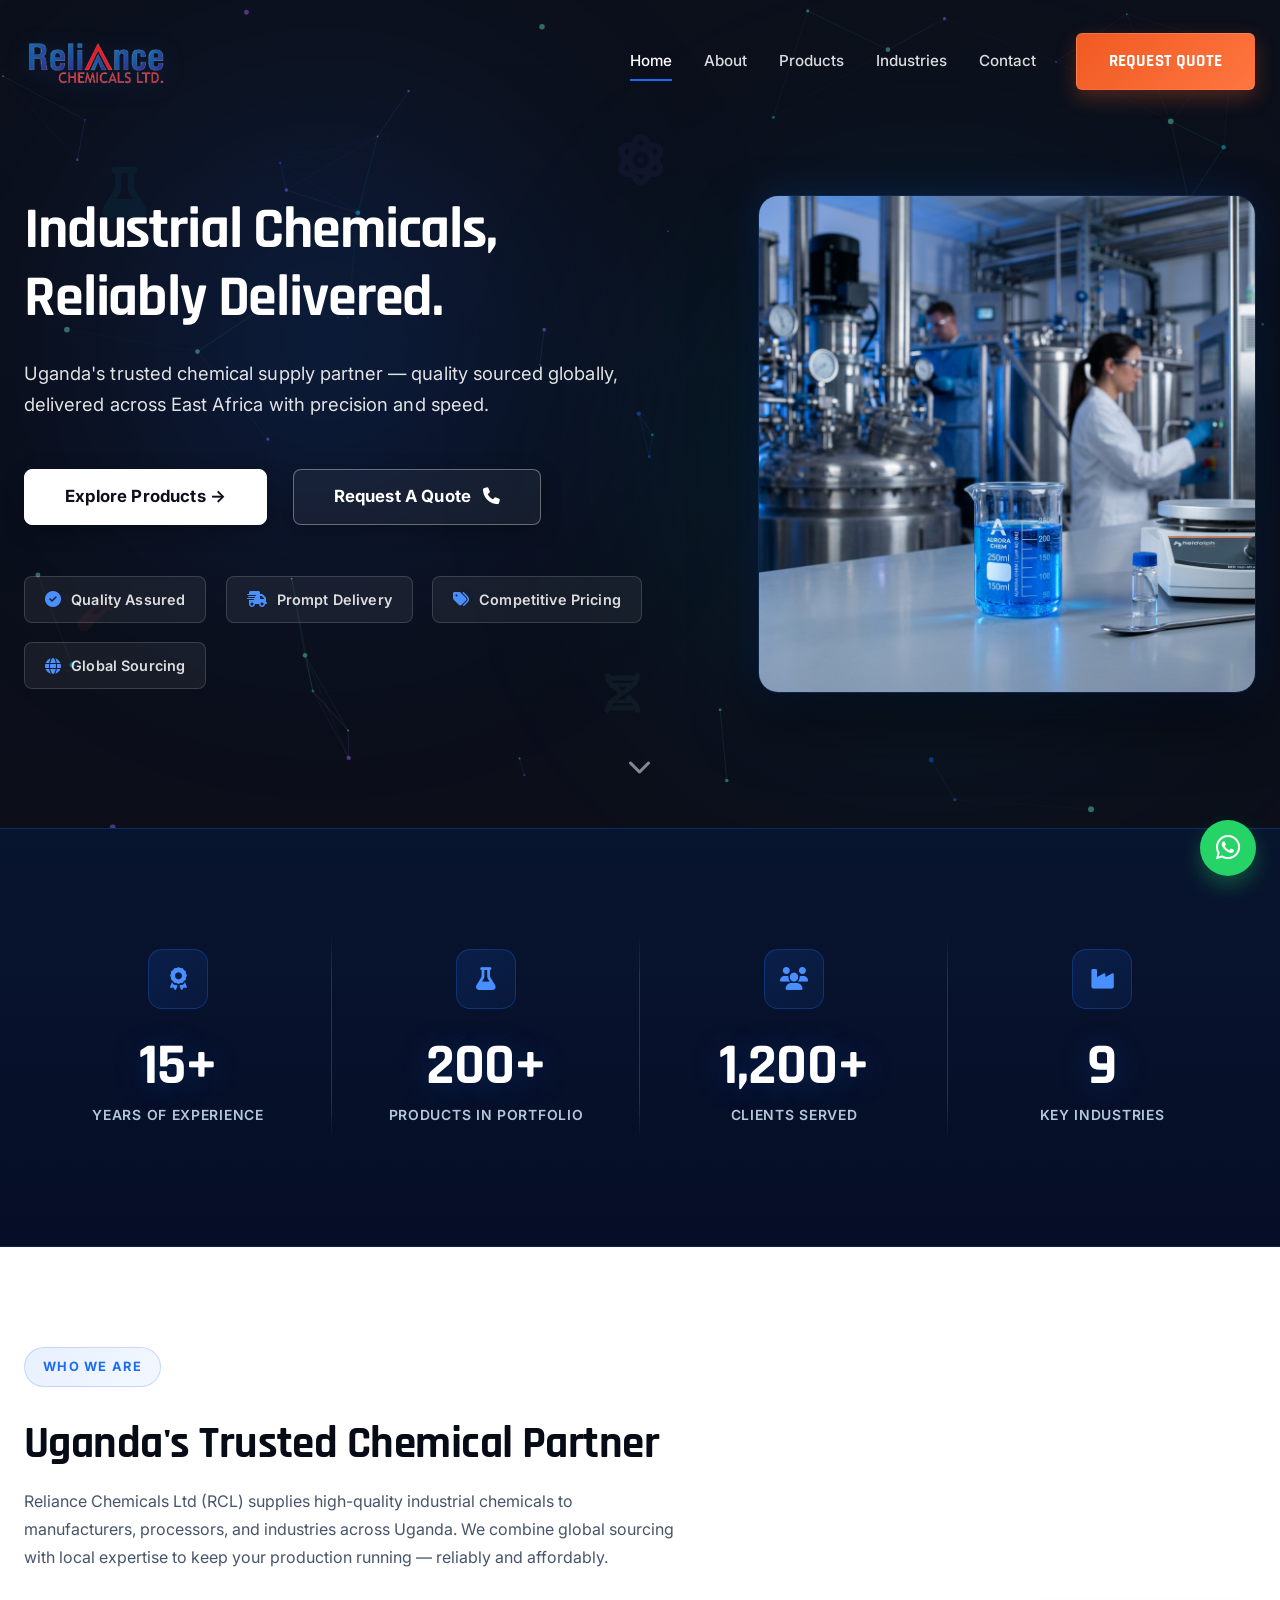
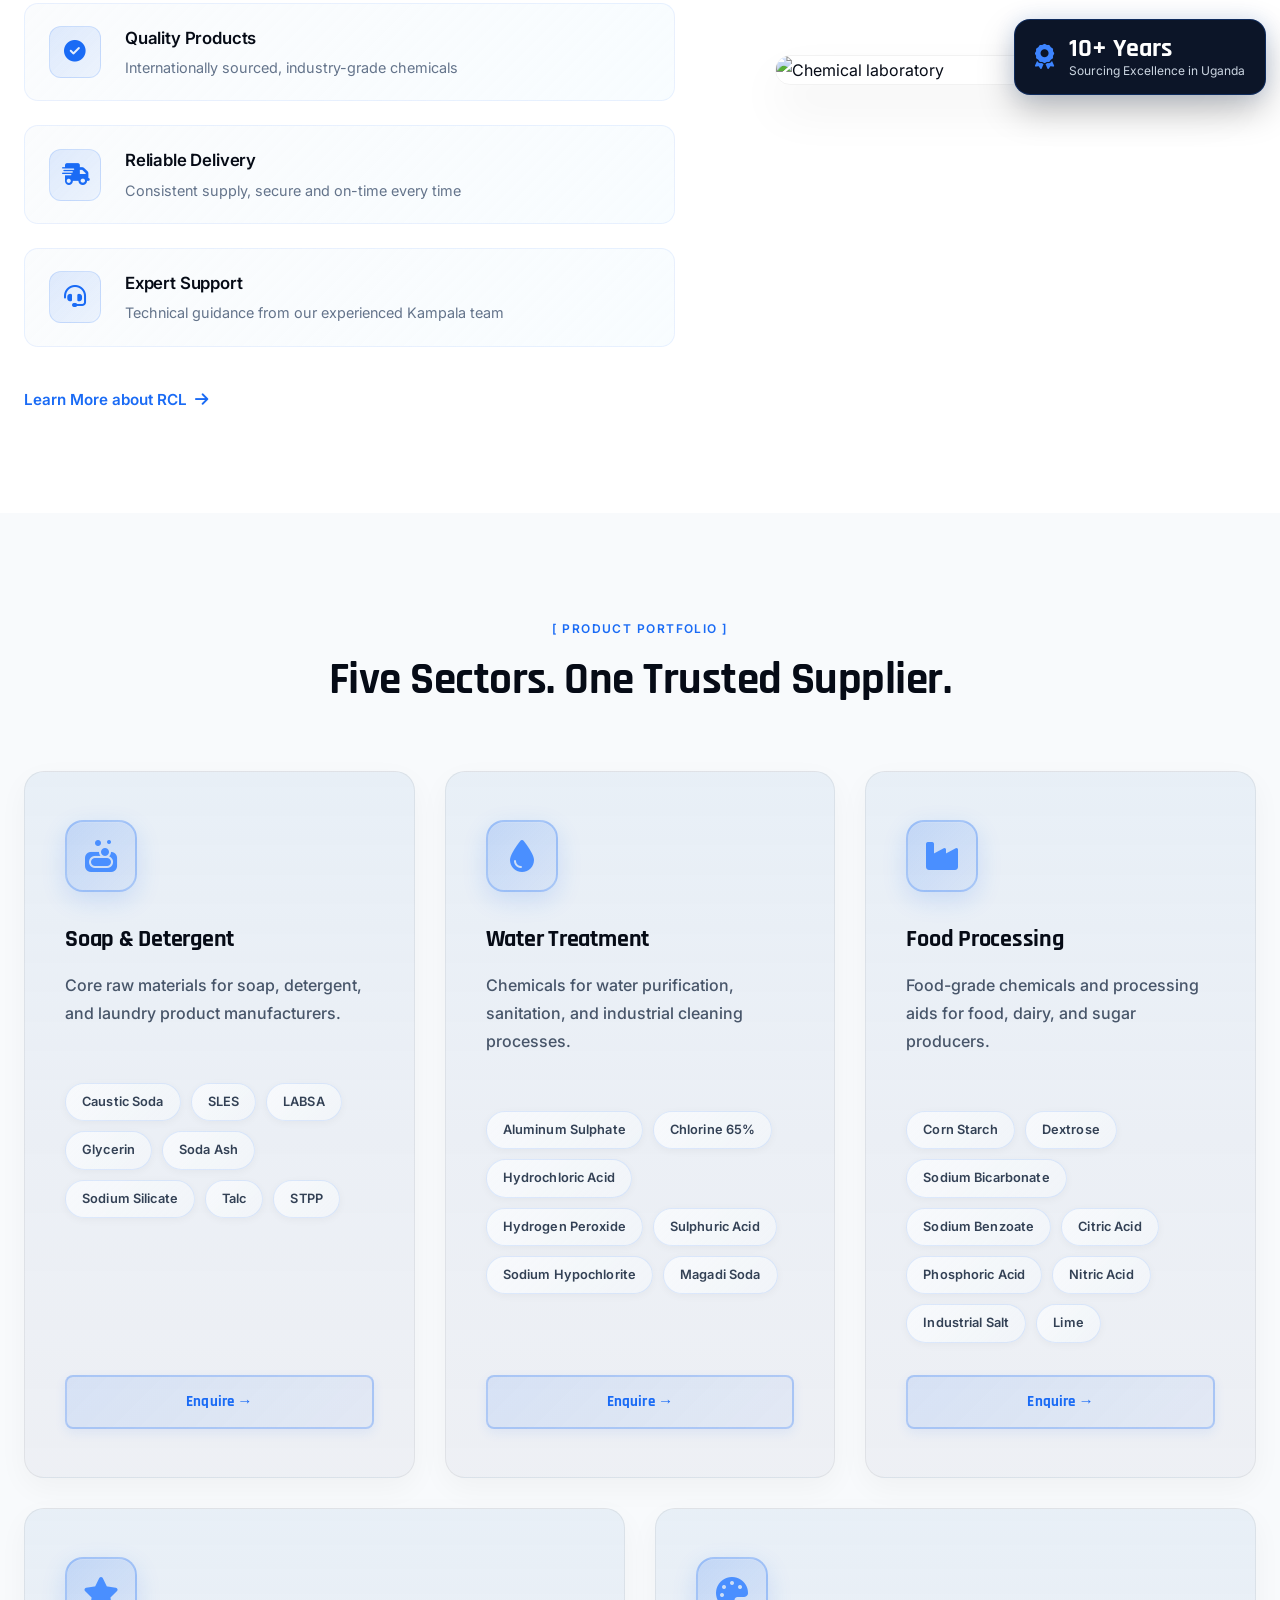
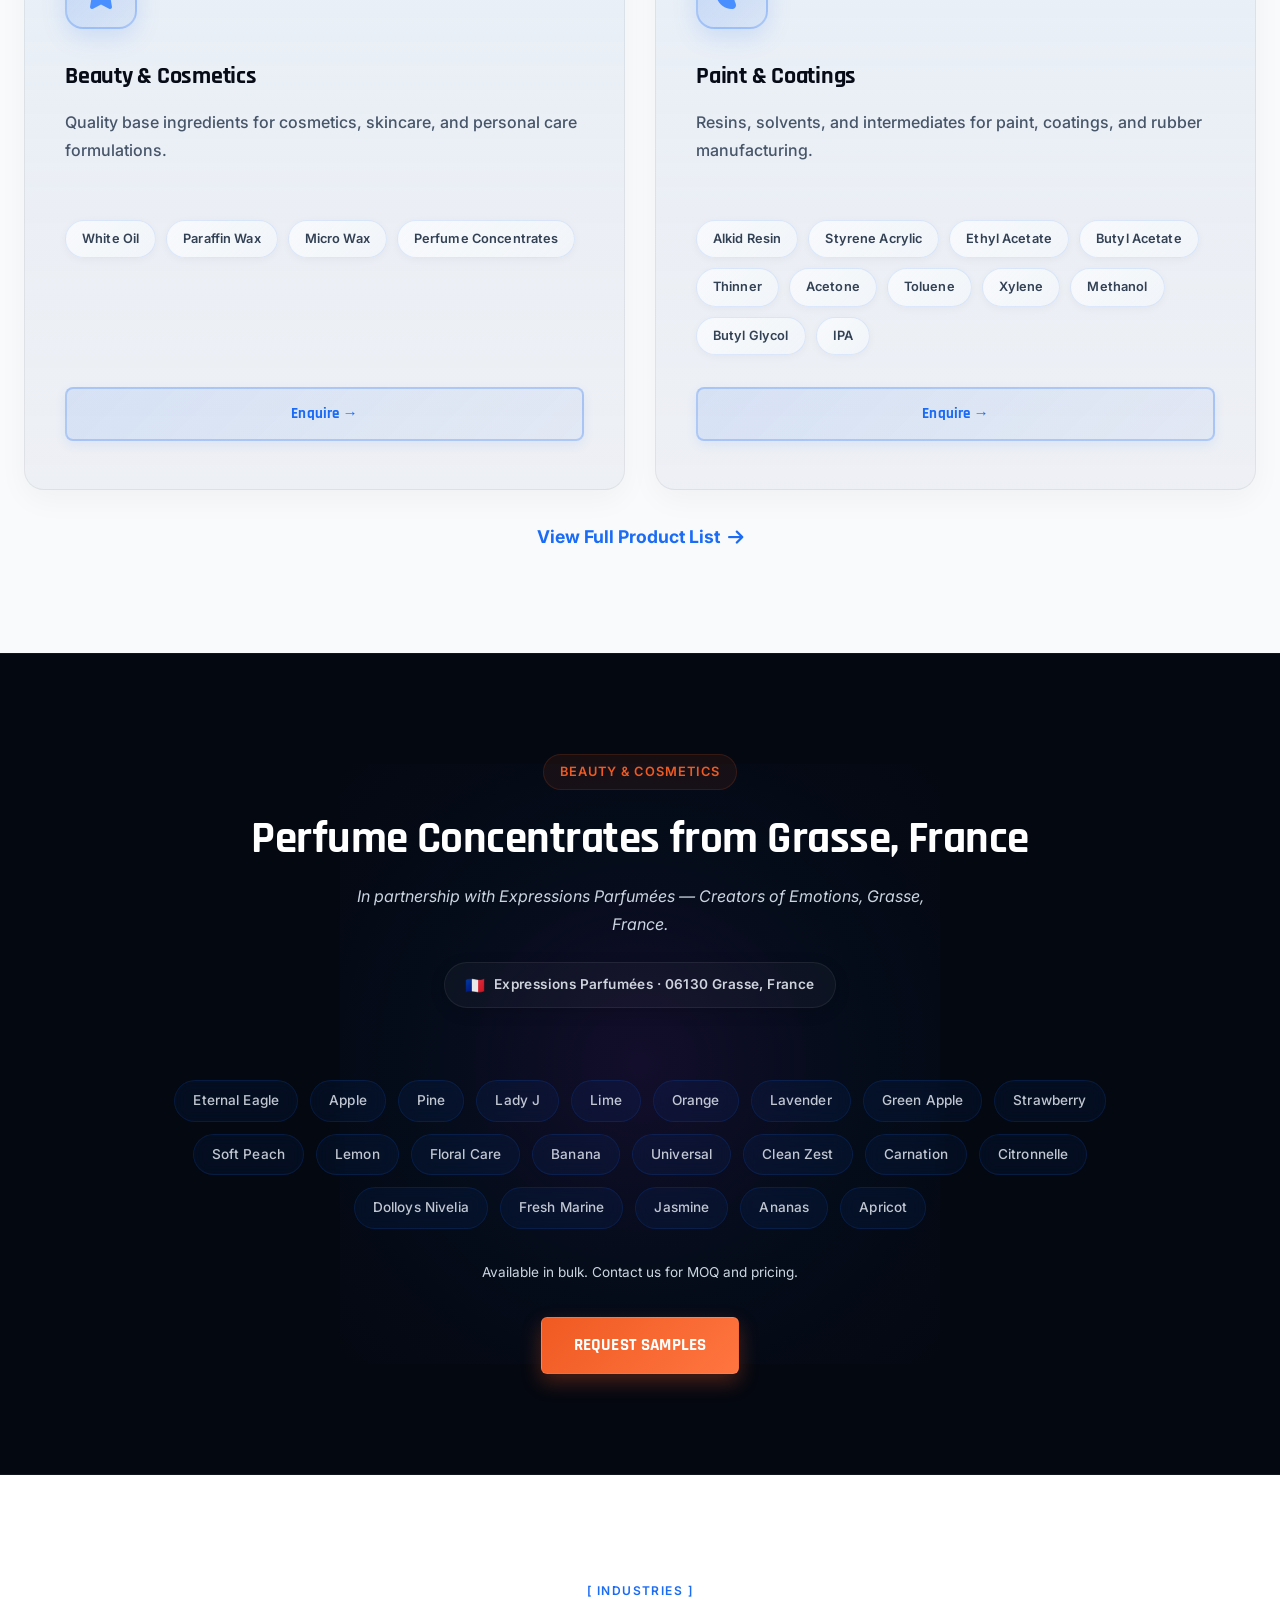
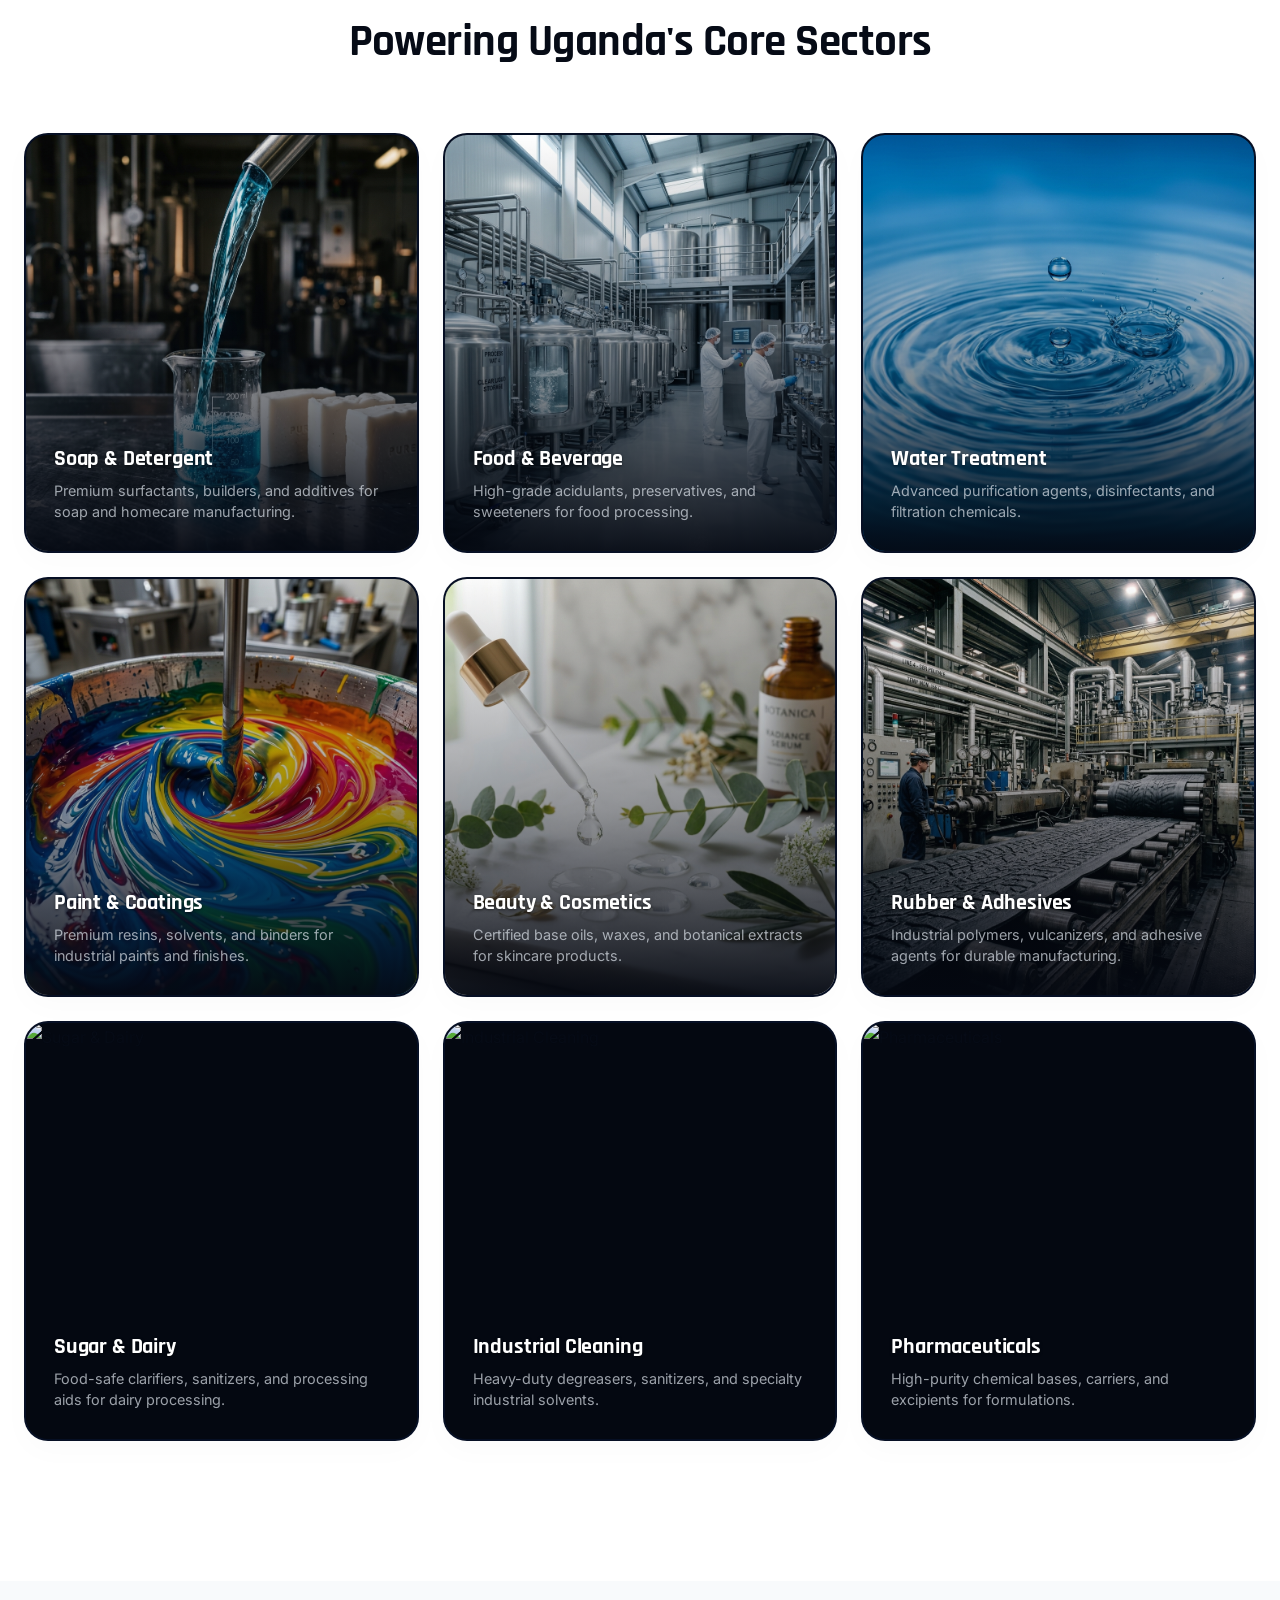
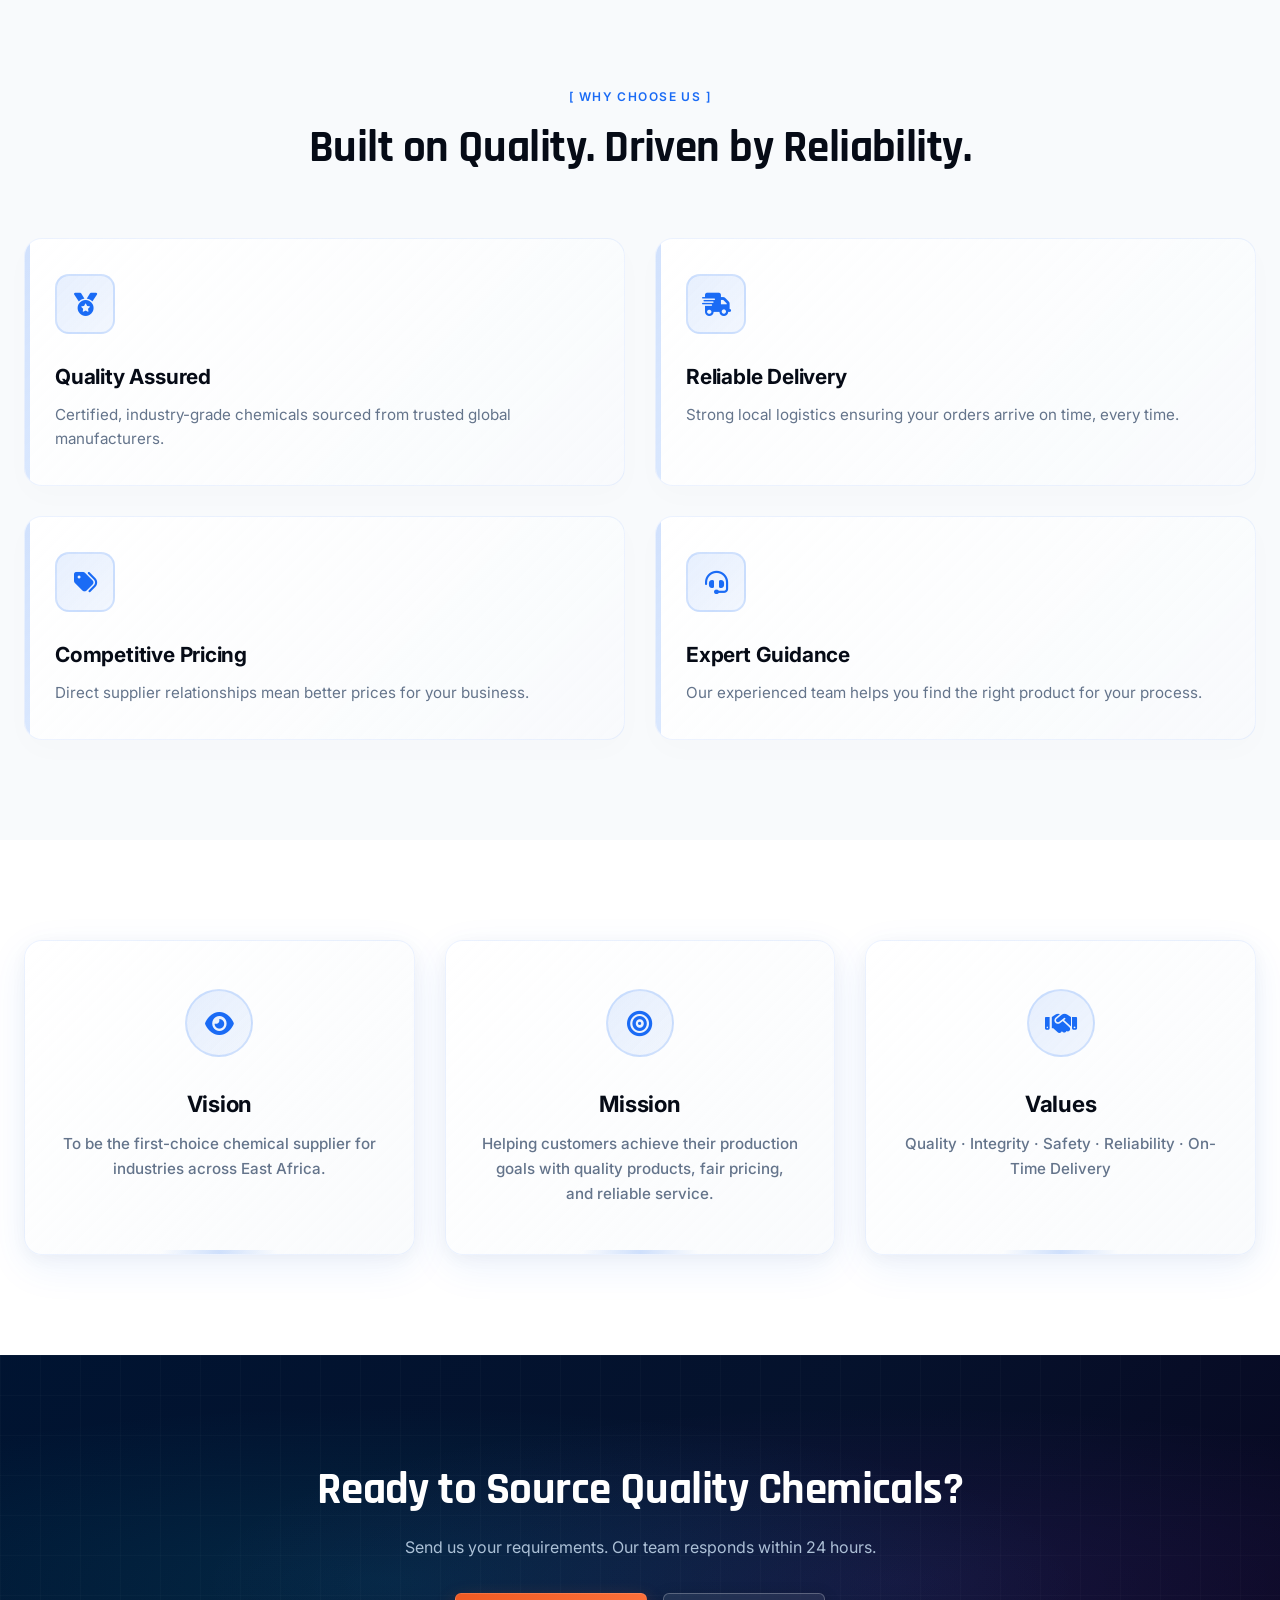
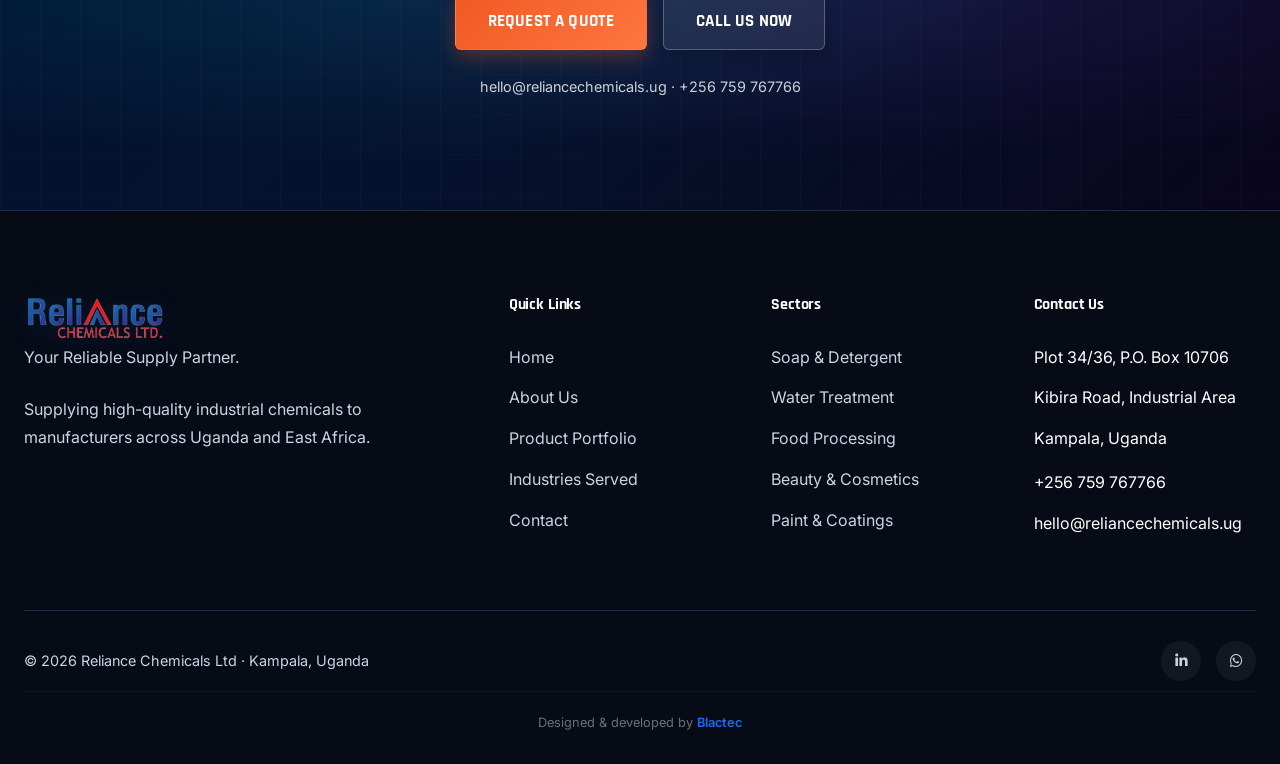
==== commit 7a937b7e: "Clean Up" ====
--- a/index.html
+++ b/index.html
@@ -66,6 +66,9 @@
 
   <!-- Hero Section -->
   <section class="hero" id="main-content">
+    <!-- Hero Particle Canvas -->
+    <canvas id="heroCanvas" aria-hidden="true"></canvas>
+
     <!-- Ambient Glows -->
     <div class="hero-glow-1" aria-hidden="true"></div>
     <div class="hero-glow-2" aria-hidden="true"></div>
@@ -78,7 +81,7 @@
     <div class="hero-floating-icon icon-microscope" aria-hidden="true"><i class="fa-solid fa-microscope"></i></div>
     <div class="hero-floating-icon icon-droplet" aria-hidden="true"><i class="fa-solid fa-droplet"></i></div>
 
-    <div class="container hero-container" data-aos="fade-up">
+    <div class="container hero-container hero-fade-in">
       <div class="hero-text-col">
         <h1 class="hero-title">
           <span class="hero-title-main">Industrial Chemicals,</span>
@@ -114,22 +117,22 @@
     <div class="container stats-grid">
       <div class="stat-item" data-aos="fade-up" data-aos-delay="0">
         <div class="stat-icon-box"><i class="fa-solid fa-award" aria-hidden="true"></i></div>
-        <div class="stat-number" data-count="15" data-suffix="+">0</div>
+        <div class="stat-number" data-count="15" data-suffix="+">15+</div>
         <div class="stat-label">Years of Experience</div>
       </div>
       <div class="stat-item" data-aos="fade-up" data-aos-delay="100">
         <div class="stat-icon-box"><i class="fa-solid fa-flask" aria-hidden="true"></i></div>
-        <div class="stat-number" data-count="200" data-suffix="+">0</div>
+        <div class="stat-number" data-count="200" data-suffix="+">200+</div>
         <div class="stat-label">Products in Portfolio</div>
       </div>
       <div class="stat-item" data-aos="fade-up" data-aos-delay="200">
         <div class="stat-icon-box"><i class="fa-solid fa-users" aria-hidden="true"></i></div>
-        <div class="stat-number" data-count="1200" data-suffix="+">0</div>
+        <div class="stat-number" data-count="1200" data-suffix="+">1,200+</div>
         <div class="stat-label">Clients Served</div>
       </div>
       <div class="stat-item" data-aos="fade-up" data-aos-delay="300">
         <div class="stat-icon-box"><i class="fa-solid fa-industry" aria-hidden="true"></i></div>
-        <div class="stat-number" data-count="9">0</div>
+        <div class="stat-number" data-count="9">9</div>
         <div class="stat-label">Key Industries</div>
       </div>
     </div>
--- a/css/styles.css
+++ b/css/styles.css
@@ -341,27 +341,36 @@
 .navbar {
   position: fixed;
   top: 0;
-  left: 50%;
-  transform: translateX(-50%);
+  left: 0;
   width: 100%;
   z-index: 1000;
   padding: 24px 0;
   background-color: transparent;
+  transition: padding 0.4s cubic-bezier(0.16, 1, 0.3, 1);
+}
+
+.navbar.scrolled {
+  padding: 12px 0;
+}
+
+.navbar .container {
+  display: flex;
+  justify-content: space-between;
+  align-items: center;
+  padding: 8px 24px;
+  border-radius: 0px;
   border: 1px solid transparent;
-  transition: all 0.6s cubic-bezier(0.16, 1, 0.3, 1);
-}
-
-.navbar.scrolled {
-  top: 15px;
-  width: calc(100% - 40px);
-  max-width: var(--container-max);
-  background: linear-gradient(180deg, rgba(6, 11, 22, 0.95) 0%, rgba(12, 21, 40, 0.92) 100%);
+  transition: all 0.4s cubic-bezier(0.16, 1, 0.3, 1);
+}
+
+.navbar.scrolled .container {
+  background: linear-gradient(180deg, rgba(6, 11, 22, 0.96) 0%, rgba(12, 21, 40, 0.94) 100%);
   backdrop-filter: blur(25px);
   -webkit-backdrop-filter: blur(25px);
-  border-radius: 20px;
-  padding: 14px 36px;
-  border: 1px solid rgba(26, 107, 245, 0.35);
-  box-shadow: 0 20px 50px rgba(0, 0, 0, 0.5), 0 0 30px rgba(26, 107, 245, 0.2), inset 0 1px 0 rgba(255, 255, 255, 0.1);
+  border-radius: 16px;
+  padding: 10px 24px;
+  border: 1px solid rgba(26, 107, 245, 0.3);
+  box-shadow: 0 16px 36px rgba(0, 0, 0, 0.4), 0 0 20px rgba(26, 107, 245, 0.15), inset 0 1px 0 rgba(255, 255, 255, 0.05);
 }
 
 .navbar.scrolled .logo-img {
@@ -377,12 +386,6 @@
 
 .navbar.scrolled .nav-links a:hover, .navbar.scrolled .nav-links a.active {
   color: var(--blue-hover);
-}
-
-.navbar .container {
-  display: flex;
-  justify-content: space-between;
-  align-items: center;
 }
 
 .nav-logo {
@@ -439,7 +442,9 @@
 
 .nav-links {
   display: flex;
-  gap: 2.2rem;
+  gap: 2rem;
+  margin-left: auto;
+  margin-right: 2.5rem;
 }
 
 .nav-links a {
@@ -619,6 +624,36 @@
 .mobile-drawer-cta .btn {
   width: 100%;
   justify-content: center;
+}
+
+/* Hero particle canvas background */
+#heroCanvas {
+  position: absolute;
+  top: 0;
+  left: 0;
+  width: 100%;
+  height: 100%;
+  z-index: 2;
+  pointer-events: none;
+  opacity: 0.6;
+}
+
+/* Pure CSS Fade-In-Up for Snappy Above-The-Fold Loading */
+.hero-fade-in {
+  opacity: 0;
+  transform: translateY(20px);
+  animation: fadeInUp 0.8s cubic-bezier(0.16, 1, 0.3, 1) forwards;
+}
+
+@keyframes fadeInUp {
+  from {
+    opacity: 0;
+    transform: translateY(20px);
+  }
+  to {
+    opacity: 1;
+    transform: translateY(0);
+  }
 }
 
 /* ==========================================================================
@@ -3079,23 +3114,37 @@
    Ultra-Premium Contact Page Overrides
    ========================================================================== */
 
-/* Choice Chips Container */
+/* Choice Chips Container - Structured Responsive Grid */
 .contact-chip-group {
-  display: flex;
-  flex-wrap: wrap;
+  display: grid;
+  grid-template-columns: repeat(3, 1fr);
   gap: 10px;
   margin: 1.5rem 0;
 }
+@media (max-width: 991px) {
+  .contact-chip-group {
+    grid-template-columns: repeat(2, 1fr);
+  }
+}
+@media (max-width: 480px) {
+  .contact-chip-group {
+    grid-template-columns: 1fr;
+  }
+}
 .contact-chip {
-  padding: 10px 18px;
+  padding: 12px 14px;
   background: rgba(15, 30, 58, 0.02);
   border: 1px solid rgba(0, 0, 0, 0.06);
-  border-radius: 100px;
-  font-size: 0.85rem;
+  border-radius: 12px;
+  font-size: 0.88rem;
   font-weight: 600;
   color: var(--navy);
   cursor: pointer;
   transition: all 0.3s ease;
+  text-align: center;
+  display: flex;
+  align-items: center;
+  justify-content: center;
 }
 .contact-chip:hover {
   transform: translateY(-2px);
@@ -3306,7 +3355,7 @@
   .scroll-top  { right: 14px; bottom: 76px; }
 
   /* Navbar pill on mobile */
-  .navbar.scrolled { width: calc(100% - 24px); }
+  .navbar.scrolled .container { max-width: calc(100% - 24px); margin: 0 auto; border-radius: 12px; padding: 8px 16px; }
 
   /* Sector panel */
   .sector-panel { padding: 28px 18px; border-radius: 18px; }
